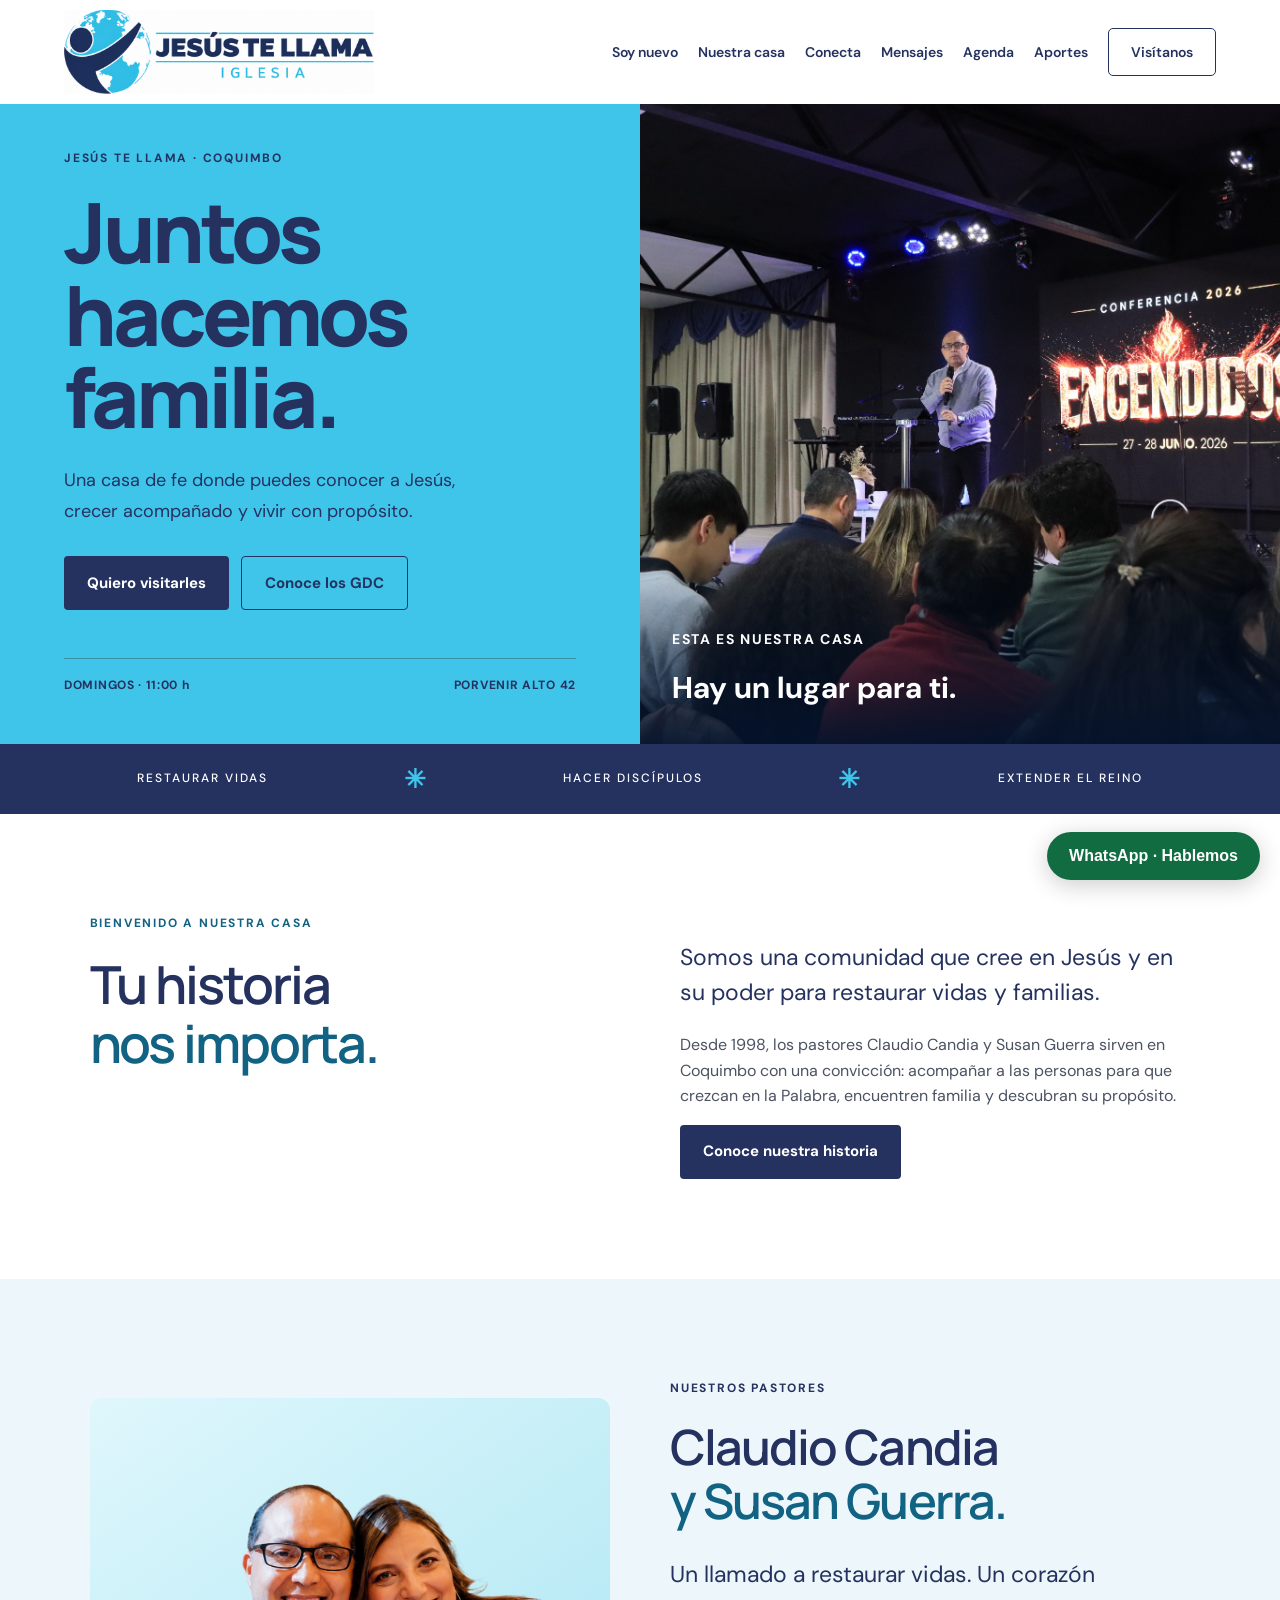
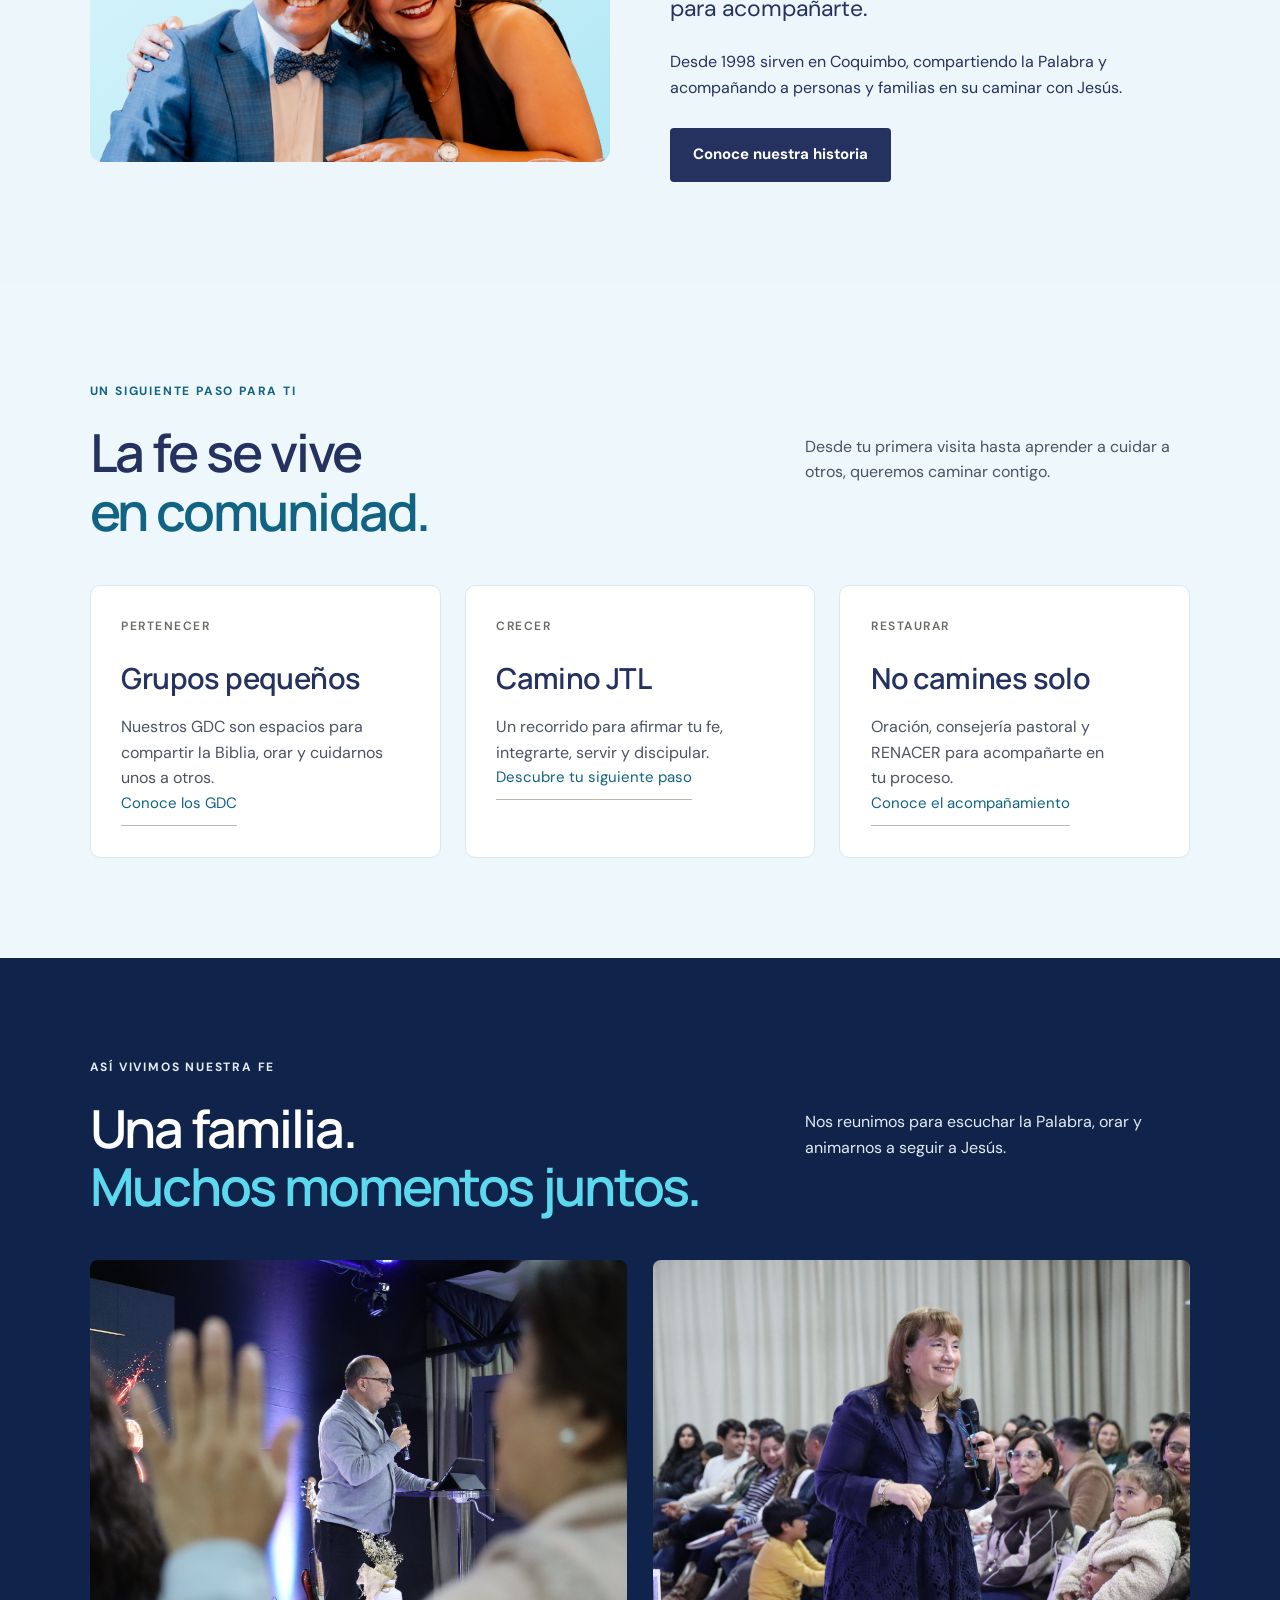
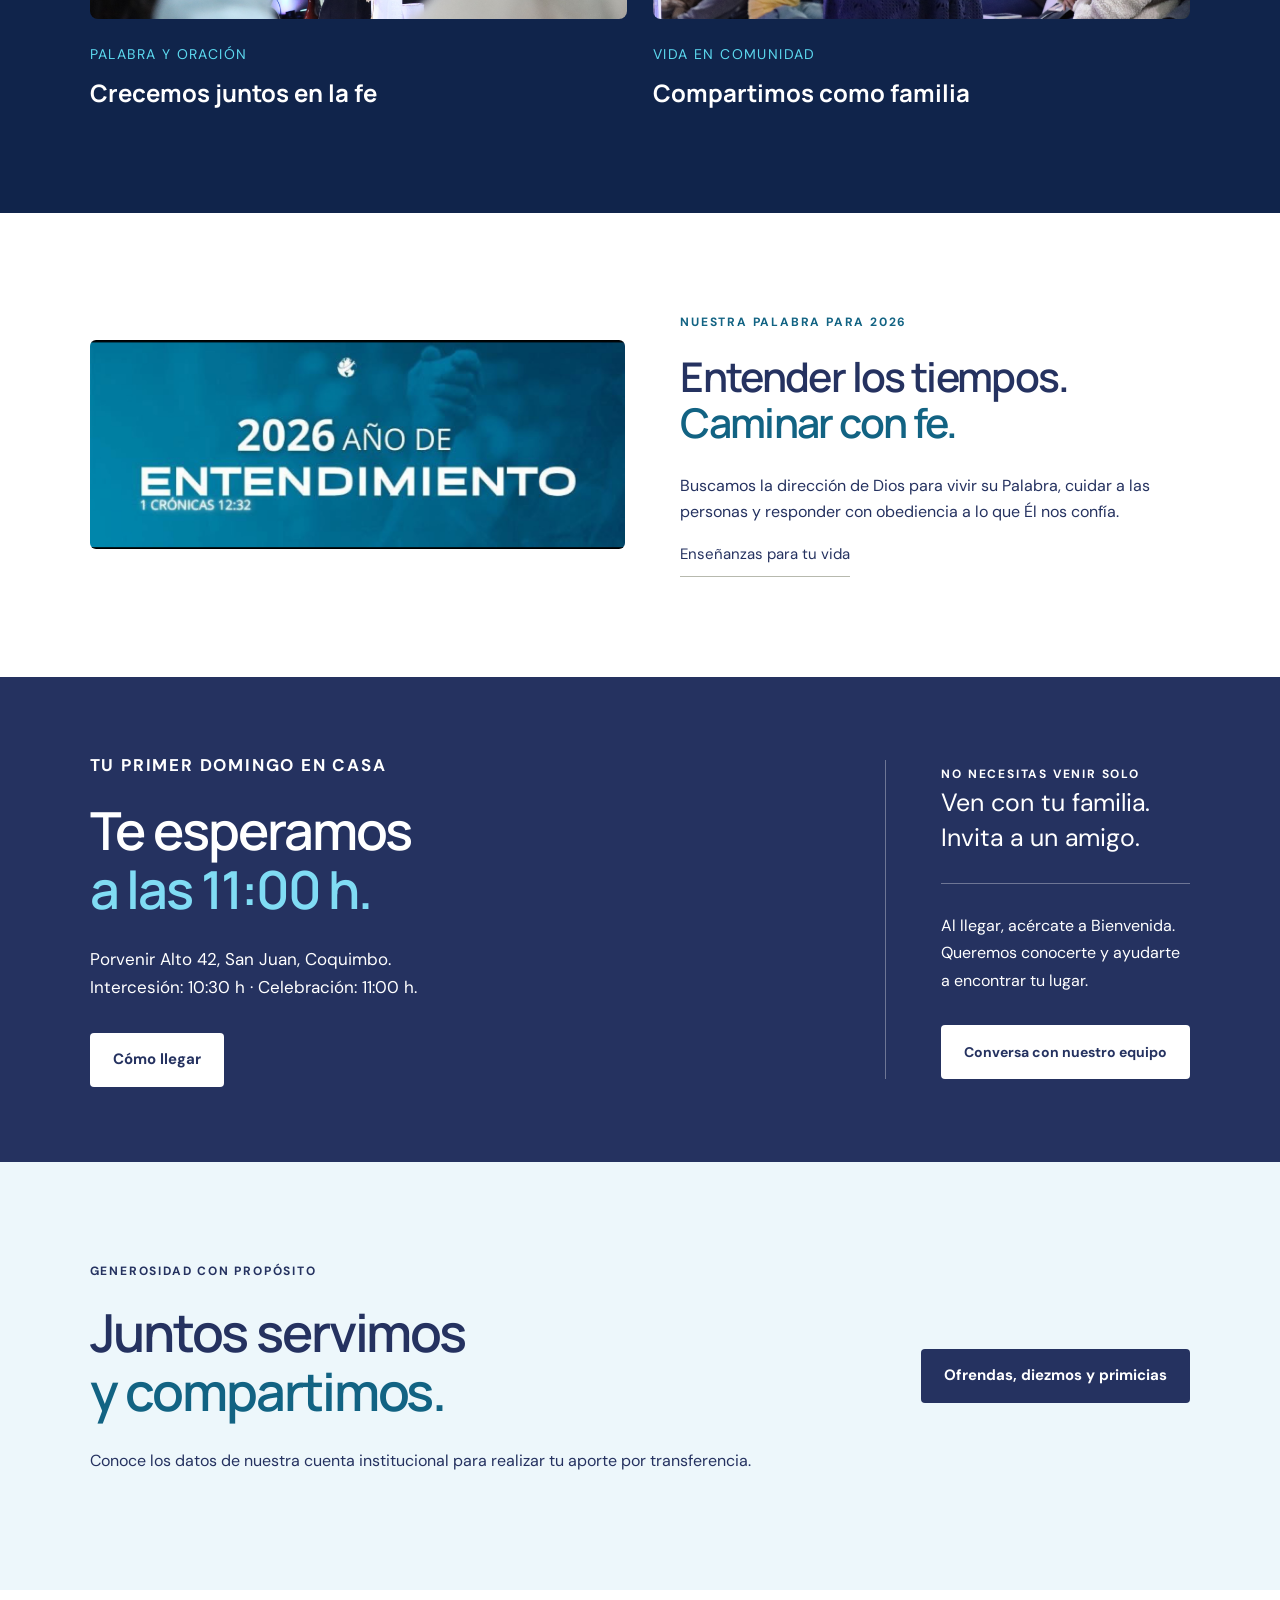
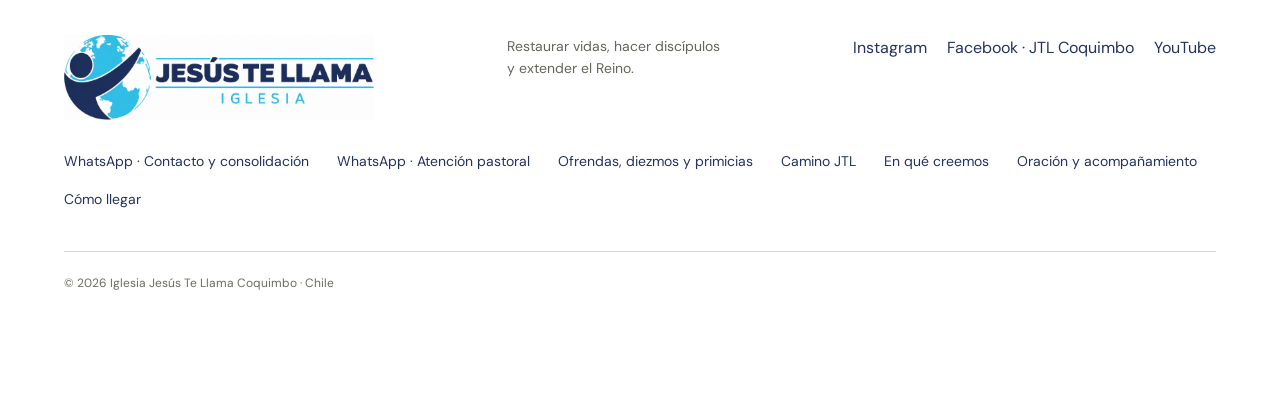
==== index.html @ 0fa54e17 "Rename index.html.html to index.html" ====
<!doctype html><html lang="es"><head><meta charset="utf-8"><meta name="viewport" content="width=device-width,initial-scale=1"><title>Juntos hacemos familia · JTL Coquimbo</title><meta name="description" content="Iglesia Jesús Te Llama Coquimbo. Restaurar vidas, hacer discípulos y extender el Reino. Domingos 11:00 h, Porvenir Alto 42."><meta name="theme-color" content="#253260"><link rel="icon" href="/logo.png"><link rel="stylesheet" href="/styles.css"></head><body><a class="skip" href="#contenido">Ir al contenido</a><header><a class="brand brand-horizontal" href="/" aria-label="Jesús Te Llama Iglesia, Coquimbo — inicio"><span class="logo-frame"><img src="/logo-horizontal.png" width="2048" height="683" alt="Jesús Te Llama Iglesia"></span></a><button class="menu" aria-expanded="false" aria-controls="nav">Menú ☰</button><nav id="nav" aria-label="Navegación principal"><a href="/soy-nuevo/">Soy nuevo</a><a href="/nuestra-casa/">Nuestra casa</a><a href="/conecta/">Conecta</a><a href="/mensajes/">Mensajes</a><a href="/agenda/">Agenda</a><a href="/aportes/">Aportes</a><a class="nav-cta" href="/soy-nuevo/#visitanos">Visítanos</a></nav></header><main id="contenido"><section class="hero" id="inicio"><div class="hero-copy"><p class="eyebrow">JESÚS TE LLAMA · COQUIMBO</p><h1>Juntos<br>hacemos<br><em>familia.</em></h1><p class="intro">Una casa de fe donde puedes conocer a Jesús, crecer acompañado y vivir con propósito.</p><div class="actions"><a class="button dark" href="/soy-nuevo/">Quiero visitarles</a><a class="button outline" href="/conecta/#grupos">Conoce los GDC</a></div><div class="hero-bottom"><span>DOMINGOS · 11:00 h</span><span>PORVENIR ALTO 42</span></div></div><div class="hero-real-photo"><img src="/encendidos-comunidad.jpg" width="1920" height="1280" alt="La comunidad de JTL Coquimbo reunida durante la conferencia Encendidos 2026" fetchpriority="high"><div class="hero-photo-caption"><span>ESTA ES NUESTRA CASA</span><p>Hay un lugar para ti.</p></div></div></section><div class="mission-strip"><span>RESTAURAR VIDAS</span><b>✳</b><span>HACER DISCÍPULOS</span><b>✳</b><span>EXTENDER EL REINO</span></div><section class="section upcoming-home" role="region" aria-roledescription="carrusel" aria-label="Mantente conectado"><div class="section-heading"><div><p class="eyebrow">AGENDA JTL</p><h2>Mantente<br><em>conectado.</em></h2></div></div><div class="activity-controls" hidden><button type="button" data-carousel="previous" aria-label="Actividad anterior">Anterior</button><span class="activity-count" aria-live="off"></span><button type="button" data-carousel="next" aria-label="Actividad siguiente">Siguiente</button><button type="button" data-carousel="pause">Pausar</button></div><div class="upcoming-grid" id="activity-slides"><article class="school-banner" data-highlight-until="2026-10-08T00:00:00-03:00"><div class="school-banner-top"><span>FORMACIÓN PARA LÍDERES</span><span class="online-badge">ONLINE</span></div><p class="school-start">INICIO</p><h2>ESCUELA<br><em>AVANZADA</em></h2><div class="school-date"><strong>07</strong><div><span>MIÉRCOLES</span><b>OCTUBRE 2026</b><span>20:30 h · ONLINE</span></div></div><p>Sigamos creciendo para cuidar, acompañar y discipular personas.</p><a class="button light" href="https://wa.me/56989343928?text=Hola%2C%20quisiera%20m%C3%A1s%20informaci%C3%B3n%20sobre%20el%20inicio%20de%20Escuela%20Avanzada%20el%20mi%C3%A9rcoles%207%20de%20octubre%20a%20las%2020%3A30%20h%2C%20online." target="_blank" rel="noopener noreferrer">Más información</a></article><article class="seminar-banner" data-highlight-until="2026-10-18T00:00:00-03:00"><a href="/agenda/#seminario" aria-label="Más información del seminario El llamado a plantar nuevas iglesias"><img src="/seminario-plantar-iglesias.jpeg" width="1122" height="1402" alt="Seminario El llamado a plantar nuevas iglesias. 16 y 17 de octubre. JTL Coquimbo, Porvenir Alto 42. Valor $10.000." loading="lazy"></a><div class="seminar-carousel-copy"><p class="eyebrow">SEMINARIO · JTL COQUIMBO</p><h3>El llamado a plantar<br><em>nuevas iglesias.</em></h3><p>16 y 17 de octubre de 2026</p><p>Porvenir Alto 42, Coquimbo<br>Inscripción: $10.000</p><a class="button dark" href="/agenda/#seminario">Más información</a></div></article></div><div class="activity-dots" aria-label="Elegir actividad"></div><p class="activity-announcement" role="status" aria-live="polite"></p></section><section class="section family"><div><p class="eyebrow orange">BIENVENIDO A NUESTRA CASA</p><h2>Tu historia<br><em>nos importa.</em></h2></div><div class="family-copy"><p class="lead">Somos una comunidad que cree en Jesús y en su poder para restaurar vidas y familias.</p><p>Desde 1998, los pastores Claudio Candia y Susan Guerra sirven en Coquimbo con una convicción: acompañar a las personas para que crezcan en la Palabra, encuentren familia y descubran su propósito.</p><a class="button dark" href="/nuestra-casa/">Conoce nuestra historia</a></div></section><section class="section pastors-section"><figure class="pastors-photo"><img src="/pastores-jtl.png" width="1265" height="887" alt="Pastores Claudio Candia y Susan Guerra" loading="lazy" decoding="async"></figure><div><p class="eyebrow">NUESTROS PASTORES</p><h2>Claudio Candia<br><em>y Susan Guerra.</em></h2><p class="lead">Un llamado a restaurar vidas. Un corazón para acompañarte.</p><p>Desde 1998 sirven en Coquimbo, compartiendo la Palabra y acompañando a personas y familias en su caminar con Jesús.</p><a class="button dark" href="/nuestra-casa/">Conoce nuestra historia</a></div></section><section class="section groups" id="grupos"><div class="section-heading"><div><p class="eyebrow orange">UN SIGUIENTE PASO PARA TI</p><h2>La fe se vive<br><em>en comunidad.</em></h2></div><p>Desde tu primera visita hasta aprender a cuidar a otros, queremos caminar contigo.</p></div><div class="group-grid"><article class="group-card"><span class="card-number">PERTENECER</span><h3>Grupos pequeños</h3><p>Nuestros GDC son espacios para compartir la Biblia, orar y cuidarnos unos a otros. <a class="text-link" href="/conecta/#grupos">Conoce los GDC</a></p></article><article class="group-card"><span class="card-number">CRECER</span><h3>Camino JTL</h3><p>Un recorrido para afirmar tu fe, integrarte, servir y discipular. <a class="text-link" href="/camino-jtl/">Descubre tu siguiente paso</a></p></article><article class="group-card"><span class="card-number">RESTAURAR</span><h3>No camines solo</h3><p>Oración, consejería pastoral y RENACER para acompañarte en tu proceso. <a class="text-link" href="/conecta/#acompanamiento">Conoce el acompañamiento</a></p></article></div></section><section class="section life-gallery"><div class="section-heading"><div><p class="eyebrow">ASÍ VIVIMOS NUESTRA FE</p><h2>Una familia.<br><em>Muchos momentos juntos.</em></h2></div><p>Nos reunimos para escuchar la Palabra, orar y animarnos a seguir a Jesús.</p></div><div class="life-grid"><figure><img src="/encendidos-palabra.jpg" width="1920" height="1280" alt="Momento de enseñanza y oración durante un encuentro de JTL Coquimbo" loading="lazy" decoding="async"><figcaption><span>PALABRA Y ORACIÓN</span><h3>Crecemos juntos en la fe</h3></figcaption></figure><figure><img src="/encuentro-congregacion.jpg" width="1920" height="1280" alt="Una expositora comparte con las familias reunidas en el templo" loading="lazy" decoding="async"><figcaption><span>VIDA EN COMUNIDAD</span><h3>Compartimos como familia</h3></figcaption></figure></div></section><section class="section annual"><img src="/entendimiento.jpg" alt="2026, Año de Entendimiento. 1 Crónicas 12:32." loading="lazy"><div><p class="eyebrow orange">NUESTRA PALABRA PARA 2026</p><h2>Entender los tiempos.<br><em>Caminar con fe.</em></h2><p>Buscamos la dirección de Dios para vivir su Palabra, cuidar a las personas y responder con obediencia a lo que Él nos confía.</p><a class="text-link" href="/mensajes/">Enseñanzas para tu vida</a></div></section><section class="visit" id="visitanos"><div><p class="eyebrow">TU PRIMER DOMINGO EN CASA</p><h2>Te esperamos<br><em>a las 11:00 h.</em></h2><p>Porvenir Alto 42, San Juan, Coquimbo.<br>Intercesión: 10:30 h · Celebración: 11:00 h.</p><a class="button light" href="https://www.google.com/maps/search/?api=1&query=Porvenir%20Alto%2042%2C%20Coquimbo%2C%20Chile">Cómo llegar</a></div><div class="visit-address"><span class="eyebrow">NO NECESITAS VENIR SOLO</span><p>Ven con tu familia.<br>Invita a un amigo.</p><hr><p class="small">Al llegar, acércate a Bienvenida.<br>Queremos conocerte y ayudarte<br>a encontrar tu lugar.</p><a class="button light" href="https://wa.me/56989343928?text=Hola%2C%20vengo%20de%20la%20web%20de%20JTL%20Coquimbo.%20Conversa%20con%20nuestro%20equipo." target="_blank" rel="noopener noreferrer">Conversa con nuestro equipo</a></div></section><section class="section giving-home"><div><p class="eyebrow">GENEROSIDAD CON PROPÓSITO</p><h2>Juntos servimos<br><em>y compartimos.</em></h2><p>Conoce los datos de nuestra cuenta institucional para realizar tu aporte por transferencia.</p></div><a class="button dark" href="/aportes/">Ofrendas, diezmos y primicias</a></section></main><footer><a class="brand brand-horizontal" href="/" aria-label="Jesús Te Llama Iglesia, Coquimbo — inicio"><span class="logo-frame"><img src="/logo-horizontal.png" width="2048" height="683" alt="Jesús Te Llama Iglesia"></span></a><p>Restaurar vidas, hacer discípulos<br>y extender el Reino.</p><div class="social-links" aria-label="Redes oficiales"><a href="https://www.instagram.com/jtl_coquimbo/" target="_blank" rel="noopener noreferrer">Instagram</a><a href="https://www.facebook.com/jtl.coquimbo/" target="_blank" rel="noopener noreferrer">Facebook · JTL Coquimbo</a><a href="https://www.youtube.com/@jtl.coquimbo" target="_blank" rel="noopener noreferrer">YouTube</a></div><div class="footer-links"><a href="https://wa.me/56989343928" target="_blank" rel="noopener noreferrer">WhatsApp · Contacto y consolidación</a><a href="https://wa.me/56974996033" target="_blank" rel="noopener noreferrer">WhatsApp · Atención pastoral</a><a href="/aportes/">Ofrendas, diezmos y primicias</a><a href="/camino-jtl/">Camino JTL</a><a href="/nuestra-casa/#creemos">En qué creemos</a><a href="/conecta/#acompanamiento">Oración y acompañamiento</a><a href="/soy-nuevo/#visitanos">Cómo llegar</a></div><span class="copyright">© 2026 Iglesia Jesús Te Llama Coquimbo · Chile</span></footer><script src="/main.js"></script><button class="jtl-wa-launch" id="jtl-wa-open" type="button" aria-haspopup="dialog">WhatsApp · Hablemos</button>
<dialog class="jtl-wa-dialog" id="jtl-wa-dialog" aria-labelledby="jtl-wa-title"><button type="button" class="jtl-wa-close" id="jtl-wa-close" aria-label="Cerrar">×</button><h2 id="jtl-wa-title">Estamos para acompañarte</h2><p><strong>Contacto y consolidación</strong><br><a href="https://wa.me/56989343928" target="_blank" rel="noopener noreferrer">+56 9 8934 3928</a></p><div class="jtl-wa-options" id="jtl-wa-options"><a href="https://wa.me/56989343928?text=Hola%2C%20quiero%20visitar%20JTL%20Coquimbo." target="_blank" rel="noopener noreferrer">Quiero visitar la iglesia</a><a href="https://wa.me/56989343928?text=Hola%2C%20quisiera%20conocer%20los%20GDC%20de%20JTL%20Coquimbo." target="_blank" rel="noopener noreferrer">Quiero conocer un GDC</a><a href="https://wa.me/56989343928?text=Hola%2C%20quisiera%20pedir%20oraci%C3%B3n." target="_blank" rel="noopener noreferrer">Quiero pedir oración</a><a href="https://wa.me/56989343928?text=Hola%2C%20quisiera%20consultar%20por%20horarios%20y%20actividades%20de%20JTL%20Coquimbo." target="_blank" rel="noopener noreferrer">Horarios y actividades</a></div><div class="jtl-pastoral"><h3>Atención pastoral</h3><p>Si atraviesas una situación compleja y necesitas conversar en privado, escríbenos a este segundo contacto.</p><a class="jtl-pastoral-link" href="https://wa.me/56974996033?text=Hola%2C%20quisiera%20coordinar%20una%20conversaci%C3%B3n%20privada%20de%20atenci%C3%B3n%20pastoral." target="_blank" rel="noopener noreferrer">Atención pastoral · +56 9 7499 6033</a></div><small>Elige el contacto según lo que necesitas. No es necesario detallar una situación personal en el mensaje inicial.</small></dialog><script src="/contacto.js"></script><script src="/carrusel.js"></script></body></html>
---- styles.css ----
@import url('https://fonts.googleapis.com/css2?family=DM+Sans:wght@400;500;600;700&family=Manrope:wght@400;500;600;700;800&display=swap');
:root{--orange:#3fc5e9;--ink:#253260;--paper:#ffffff;--line:#d7d7cf}*{box-sizing:border-box}html{scroll-behavior:smooth;scroll-padding-top:100px}body{margin:0;background:var(--paper);color:var(--ink);font-family:'DM Sans',Arial,sans-serif;font-size:16px;line-height:1.6}a{color:inherit;text-decoration:none}button{font:inherit}a:focus-visible,button:focus-visible,summary:focus-visible{outline:3px solid #1663a1;outline-offset:6px}.skip{position:fixed;left:20px;top:-100px;background:white;padding:15px;z-index:20}.skip:focus{top:10px}header{height:104px;display:flex;align-items:center;justify-content:space-between;padding:0 5%;background:var(--paper)}.brand{display:flex;align-items:center;gap:13px;line-height:1.3}.brand strong{font-size:44px;font-weight:800;letter-spacing:-4px;line-height:1}.brand strong span{font-size:12px;letter-spacing:0;vertical-align:top;margin-left:4px}.brand>span{font-size:12px;letter-spacing:1px;font-weight:700;border-left:1px solid #b9bbb4;padding-left:13px}nav{display:flex;align-items:center;gap:34px;font-size:14px;font-weight:600}nav a:hover{text-decoration:underline;text-underline-offset:6px}.nav-cta{border:1px solid var(--ink);border-radius:5px;padding:12px 22px}.nav-cta span{margin-left:22px}.menu{display:none}.hero{display:grid;grid-template-columns:1fr 1fr;min-height:690px}.hero-copy{background:var(--orange);padding:45px 10% 25px}.eyebrow{font-size:12px;font-weight:700;letter-spacing:1.8px;line-height:1.5;margin:0 0 22px}h1,h2,h3,p{margin-top:0}h1,h2,h3{font-family:Manrope,Arial,sans-serif}h1{font-size:clamp(64px,6.8vw,112px);font-weight:800;line-height:.99;letter-spacing:-6px;margin-bottom:28px}em{font-style:normal}h1 em{color:#fff8ed}.intro{max-width:430px;font-size:17px;line-height:1.7;margin-bottom:30px}.button{display:inline-flex;align-items:center;justify-content:space-between;gap:30px;min-height:54px;padding:15px 23px;font-size:14px;font-weight:700;border-radius:4px;transition:transform .2s}.button:hover{transform:translateY(-3px)}.dark{background:var(--ink);color:white}.light{background:var(--paper);color:var(--ink)}.button span{font-size:22px;line-height:1}.hero-bottom{display:flex;justify-content:space-between;border-top:1px solid #29251f55;margin-top:48px;padding-top:17px;font-size:10px;letter-spacing:1.4px;font-weight:700}.hero-photo{position:relative;overflow:hidden;background:#3a4037;min-height:600px}.hero-photo img{width:100%;height:100%;object-fit:cover;position:absolute;object-position:center}.photo-shade{position:absolute;inset:0;background:linear-gradient(180deg,transparent 35%,#0009)}.photo-copy{position:absolute;left:9%;right:9%;bottom:64px;color:white}.photo-copy>span{font-size:11px;letter-spacing:2px;font-weight:600}.photo-copy p{font-size:clamp(38px,4vw,64px);font-family:Manrope,Arial,sans-serif;font-weight:600;letter-spacing:-2px;line-height:1.12;margin:18px 0 0}.photo-copy a{position:absolute;bottom:5px;right:0;border:1px solid #fffa;border-radius:50%;height:48px;width:48px;text-align:center;padding-top:6px;font-size:24px}.photo-note{position:absolute;bottom:13px;right:20px;font-size:10px;color:#fff;opacity:.8}.mission-strip{display:flex;justify-content:space-evenly;gap:20px;align-items:center;padding:22px;background:var(--ink);color:white;font-size:13px;letter-spacing:2px;font-weight:500}.mission-strip b{color:var(--orange);font-size:26px;line-height:1}.section{padding:100px 7%}.family{display:grid;grid-template-columns:1fr 1fr;gap:80px}.orange{color:#126383}h2{font-size:clamp(38px,4.1vw,64px);letter-spacing:-2.8px;line-height:1.12;font-weight:600;margin-bottom:28px}h2 em{color:#126383}.family-copy{padding-top:26px;color:#55574f;max-width:570px}.lead{font-size:23px;color:var(--ink);line-height:1.5}.values{display:flex;gap:8px;flex-wrap:wrap;margin-top:28px}.values span{border:1px solid #cccfc4;border-radius:40px;padding:7px 15px;font-size:13px;color:var(--ink)}.groups{background:#edf7fc}.section-heading{display:flex;justify-content:space-between;align-items:end;gap:60px;margin-bottom:44px}.section-heading h2{margin-bottom:0}.section-heading>p{max-width:385px;margin-bottom:4px;color:#585b51}.group-grid{display:grid;grid-template-columns:repeat(3,1fr);gap:22px}.group-card{padding:32px;background:var(--paper);border-radius:4px;position:relative}.card-number{font-size:11px;font-weight:600;letter-spacing:1.5px;color:#686b62}.group-card h3{font-size:29px;line-height:1.25;font-weight:600;letter-spacing:-1px;margin:34px 0 18px}.group-card p{font-size:16px;color:#62645b}.card-word{display:block;border-top:1px solid var(--line);padding-top:20px;margin-top:35px;font-size:11px;letter-spacing:2px;font-weight:600}.group-invite{display:flex;justify-content:space-between;gap:45px;align-items:center;margin-top:40px}.group-invite h3{font-size:23px;margin-bottom:6px;font-weight:600}.group-invite p{max-width:680px;margin:0;color:#606257}.group-invite .button{white-space:nowrap}.path{background:var(--ink);color:var(--paper)}.path h2 em{color:var(--orange)}.path .eyebrow{color:#80dcf4}.path .section-heading>p{color:#c0c2b8}.steps{display:grid;grid-template-columns:repeat(5,1fr);list-style:none;margin:60px 0 35px;padding:0;gap:30px}.steps li{border-top:1px solid #61645b;padding-top:25px}.steps li>span{color:#80dcf4;font-size:14px}.steps h3{font-size:21px;font-weight:500;letter-spacing:-.4px;margin:23px 0 12px}.steps p{color:#bfc2b6;font-size:15px;line-height:1.7}.text-link{font-size:15px;border-bottom:1px solid #b7b9ae;padding-bottom:10px;display:inline-block}.text-link span{margin-left:45px}.faq{display:grid;grid-template-columns:1fr 1fr;gap:65px}.questions details{border-bottom:1px solid var(--line);padding:22px 0}.questions details:first-child{padding-top:0}.questions summary{cursor:pointer;font-size:18px;font-weight:500;list-style:none;padding-right:25px;position:relative}.questions summary::-webkit-details-marker{display:none}.questions summary:after{content:'+';position:absolute;right:0;font-size:22px;color:#126383}.questions details[open] summary:after{content:'−'}.questions p{color:#606257;margin:16px 22px 0 0}.visit{background:var(--orange);padding:75px 7%;display:flex;justify-content:space-between;gap:60px}.visit h2 em{color:#fff8ed}.visit p{font-size:17px}.visit .button{margin-top:15px}.visit-address{min-width:260px;align-self:center;border-left:1px solid #68240d66;padding-left:55px}.visit-address>p{font-size:25px;line-height:1.4}.visit-address hr{border:0;border-top:1px solid #68240d66;margin:28px 0}.visit-address .small{font-size:16px;line-height:1.7}footer{display:flex;justify-content:space-between;align-items:center;flex-wrap:wrap;gap:30px;padding:45px 5%}footer p{font-size:14px;color:#64665b;margin:0}footer>a:not(.brand){font-size:13px}.copyright{width:100%;border-top:1px solid var(--line);padding-top:22px;font-size:12px;color:#6a6d61;margin-top:10px}@media(min-width:1600px){body{max-width:1800px;margin:auto}.hero-copy{padding-top:65px}}@media(max-width:1000px){header{padding:0 4%}nav{gap:19px}.hero-copy{padding:35px 8% 25px}h1{font-size:76px;letter-spacing:-4px}.hero-bottom{gap:20px}.section{padding:70px 5%}.family,.faq{gap:40px}.section-heading{gap:35px}.group-card{padding:24px}.steps{gap:18px}.steps h3{font-size:17px}.visit{padding:65px 5%}.visit-address{padding-left:30px}.mission-strip{font-size:10px;letter-spacing:1px}}@media(max-width:720px){header{height:85px;padding:0 6%;position:relative;z-index:10}.brand strong{font-size:38px}.brand>span{font-size:10px}.menu{display:flex;align-items:center;gap:14px;background:none;border:1px solid #c6c7be;border-radius:4px;padding:8px 12px;font-size:14px}nav{display:none;position:absolute;top:85px;left:0;right:0;background:var(--paper);padding:20px 6% 28px;box-shadow:0 15px 20px #0001;align-items:stretch;gap:0}nav.open{display:flex;flex-direction:column}nav a{padding:14px 0}.nav-cta{padding:12px 16px;margin-top:10px}.hero{grid-template-columns:1fr;min-height:0}.hero-copy{padding:34px 7% 23px}.eyebrow{font-size:10px;letter-spacing:1.5px}h1{font-size:76px;line-height:1.02;letter-spacing:-4px}.intro{font-size:16px}.hero-bottom{margin-top:32px;font-size:9px}.hero-photo{min-height:440px}.photo-copy p{font-size:44px}.photo-copy{bottom:47px}.mission-strip{padding:20px 15px;gap:12px;flex-wrap:wrap;font-size:9px}.mission-strip b:last-child{display:none}.mission-strip b{font-size:18px}.section{padding:58px 7%}.family,.faq{grid-template-columns:1fr;gap:20px}h2{font-size:40px;letter-spacing:-1.8px}.family-copy{padding-top:0}.lead{font-size:21px}.section-heading{display:block;margin-bottom:32px}.section-heading>p{margin-top:22px}.group-grid{grid-template-columns:1fr;gap:16px}.group-card{padding:28px}.group-card h3{margin-top:22px}.card-word{margin-top:24px}.group-invite{display:block}.group-invite .button{margin-top:22px}.steps{grid-template-columns:1fr;margin-top:35px;gap:22px}.steps li{display:grid;grid-template-columns:34px 1fr;gap:0 15px;padding-top:18px}.steps h3{font-size:22px;margin:0}.steps p{grid-column:2;margin:8px 0 0}.steps li>span{padding-top:5px}.faq h2{margin-bottom:12px}.questions summary{font-size:16px}.visit{display:block;padding:55px 7%}.visit-address{margin-top:45px;border-left:0;border-top:1px solid #68240d66;padding:30px 0 0}.visit-address>p{font-size:23px}.visit-address hr{max-width:280px;margin-left:0}footer{padding:35px 7%;gap:25px}footer p{width:100%}.copyright{margin-top:0}.button{font-size:14px}}@media(prefers-reduced-motion:reduce){html{scroll-behavior:auto}.button{transition:none}}

.brand img{object-fit:contain;flex:none}.brand>span{font-size:12px}nav{gap:20px}nav a[aria-current=page]{color:#126383;text-decoration:underline;text-underline-offset:8px}h1 em{color:#253260}.hero-copy{background:#3fc5e9}.hero{min-height:640px}.identity-panel{background:#253260;display:flex;flex-direction:column;align-items:center;justify-content:center;padding:55px;color:white;text-align:center}.identity-logo{width:min(54%,285px);height:auto;filter:drop-shadow(0 12px 35px #0003);background:white;border-radius:50%;padding:20px}.identity-panel p{font:500 clamp(24px,2.8vw,40px)/1.3 Manrope,Arial,sans-serif;letter-spacing:-1px;margin:35px 0}.identity-panel>span{font-size:13px;letter-spacing:2px}.actions{display:flex;flex-wrap:wrap;gap:12px}.outline{border:1px solid #253260;color:#253260}.hero-bottom{font-size:12px;letter-spacing:.7px}.eyebrow,.card-number,.card-word{font-size:12px}.page-intro{padding:65px 7%;background:#eaf7fc;border-bottom:1px solid #cfe5f1}.page-intro h1{font-size:clamp(48px,6vw,84px);line-height:1.08;letter-spacing:-3px;max-width:920px;margin:22px 0}.page-intro h1 em{color:#126383}.page-intro .lead{max-width:750px;margin:0}.family-copy{color:#4b5262}.group-card p,.group-invite p,.section-heading>p{color:#4b5262}.annual{display:grid;grid-template-columns:1.05fr 1fr;align-items:center;gap:55px}.annual img{width:100%;height:auto;border-radius:6px}.annual h2{font-size:clamp(32px,3.2vw,48px)}.narrow{max-width:820px}.group-grid{row-gap:25px}.group-card .text-link{display:block;width:fit-content;margin-top:20px;color:#126383}.values span{font-size:14px}blockquote{border-left:4px solid #3fc5e9;margin:32px 0;padding:0 0 0 25px;font-size:24px;line-height:1.5}cite{display:block;font-size:14px;font-style:normal;margin-top:15px}.visit{background:#253260;color:white}.visit h2 em{color:#80dcf4}.visit-address{border-color:#ffffff55}.visit-address hr{border-color:#ffffff55}.visit-address .button{font-size:14px}.questions summary:after{color:#126383}.footer-links{display:flex;gap:24px;flex-wrap:wrap;width:100%;font-size:14px}.journey{max-width:1200px;margin:auto}.journey-step{display:grid;grid-template-columns:100px 1fr;gap:30px;border-bottom:1px solid #d3e0ea;padding:35px 0}.journey-step>span{font-size:50px;font-family:Manrope,Arial,sans-serif;font-weight:700;color:#126383}.journey-step h2{font-size:34px;letter-spacing:-1px;margin-bottom:18px}.journey-step p{max-width:760px}.journey-step .eyebrow{margin-bottom:12px}.path .lead{color:white}.event{display:grid;grid-template-columns:200px 1fr;gap:50px}.event-date{border-top:4px solid #126383;padding-top:25px}.event-date strong{font-size:60px;line-height:1.2;display:block}.event-date span{font-size:14px;font-weight:700}.event .lead{max-width:800px}.hero .intro{font-size:18px}.mission-strip{font-size:12px}.button{font-size:15px}.brand img{width:52px;height:52px}header .brand strong{font-size:36px}
@media(max-width:1100px){header{height:auto;min-height:100px;gap:20px;flex-wrap:wrap;padding-top:14px;padding-bottom:14px}nav{gap:16px;font-size:14px}.brand>span{display:none}}
@media(max-width:720px){header{height:85px;min-height:85px;padding:10px 6%;flex-wrap:nowrap}.brand img{height:45px;width:45px}.brand>span{display:block;font-size:9px}.brand strong{font-size:30px!important}.identity-panel{padding:45px 25px}.identity-logo{width:165px}.identity-panel p{font-size:28px;margin:25px 0}.hero{min-height:0}.hero h1{font-size:68px}.hero-bottom{font-size:12px;flex-wrap:wrap}.page-intro{padding:45px 7%}.page-intro h1{font-size:48px;letter-spacing:-2px}.annual{grid-template-columns:1fr;gap:30px}.journey-step{grid-template-columns:42px 1fr;gap:18px}.journey-step>span{font-size:30px}.journey-step h2{font-size:27px}.event{grid-template-columns:1fr;gap:28px}.event-date{max-width:200px}.mission-strip{font-size:12px;letter-spacing:.4px}.mission-strip b{display:none}.group-card{min-width:0}.footer-links{flex-direction:column;gap:13px}h1,h2,h3{overflow-wrap:break-word}.eyebrow,.card-number{font-size:12px}nav.open{gap:0}.intro{max-width:100%}.actions .button{max-width:100%;white-space:normal}}

/* Official horizontal church identity, preserving the supplied artwork. */
.brand-horizontal{display:block;flex:0 1 310px;width:310px;max-width:100%;line-height:0}
.brand-horizontal>span.logo-frame,.logo-frame{display:block;position:relative;width:100%;aspect-ratio:3.66;overflow:hidden;border:0;padding:0;background:#fff}
.logo-frame img,.brand-horizontal .logo-frame img{position:absolute;display:block;width:121.3%;max-width:none;height:auto;left:-10.7%;top:-26.9%;object-fit:contain}
.hero-wordmark{width:100%;max-width:560px;background:white;padding:25px 20px;border-radius:5px}
header{background:white}footer .brand-horizontal{flex-basis:310px}
@media(min-width:721px) and (max-width:1100px){header .brand-horizontal{flex-basis:265px;width:265px}header{justify-content:center}}
@media(max-width:720px){header{justify-content:space-between;gap:16px}.brand-horizontal{flex:0 1 250px;width:250px;min-width:0}header .menu{flex-shrink:0;padding:8px;font-size:13px}.hero-wordmark{max-width:440px;padding:18px 12px}footer .brand-horizontal{flex-basis:290px}}
@media(max-width:380px){header .brand-horizontal{width:210px;flex-basis:210px}}

/* Contacto institucional JTL */

.jtl-wa-launch{position:fixed;right:20px;bottom:20px;z-index:1000;border:0;border-radius:28px;background:#126c42;color:white;padding:15px 22px;font:700 16px Arial;box-shadow:0 5px 24px #0003;cursor:pointer}
.jtl-wa-dialog{border:0;border-radius:18px;padding:26px;max-width:390px;width:calc(100% - 64px);color:#253260;font:16px/1.5 Arial;box-shadow:0 12px 50px #0004}.jtl-wa-dialog::backdrop{background:#0007}.jtl-wa-dialog h2{font-size:25px;margin:4px 0 12px}.jtl-wa-dialog button,.jtl-wa-dialog a{font:inherit}.jtl-wa-close{float:right;border:0;background:#edf2f7;border-radius:50%;width:36px;height:36px;cursor:pointer}.jtl-wa-options{display:grid;gap:9px}.jtl-wa-options a{display:block;text-decoration:none;padding:12px;border-radius:8px;background:#126c42;color:white}.jtl-wa-notice{background:#edf2f7;padding:12px;border-radius:8px}.jtl-wa-dialog p{margin:12px 0}.jtl-wa-dialog small{display:block;margin-top:14px;font-size:14px}

.social-links{display:flex;flex-wrap:wrap;gap:16px}.social-links a{font-size:16px} footer{padding-bottom:100px}

/* Aportes institucionales */
.giving-layout{display:grid;grid-template-columns:1fr 1fr;gap:50px;align-items:start}.giving-bank{background:#edf7fb;border:1px solid #b7dce7;padding:32px;border-radius:12px;min-width:0}.giving-bank h2{font-size:2rem}.giving-bank dl{margin:24px 0}.giving-bank dt{font-size:14px;font-weight:700;margin-top:18px}.giving-bank dd{margin:4px 0 0;font-size:18px;overflow-wrap:anywhere}.giving-account{font-size:25px!important;font-weight:800;letter-spacing:.04em}.giving-steps{min-width:0}.giving-steps li{margin:0 0 18px}.giving-steps a{overflow-wrap:anywhere}.giving-home{display:flex;gap:30px;align-items:center;justify-content:space-between;background:#edf7fb}.giving-home .button{flex-shrink:0}.giving-bank button[hidden]{display:none}#copy-status{min-height:24px;font-size:14px}
@media(max-width:850px){.giving-layout{grid-template-columns:1fr;gap:30px}.giving-home{display:block}.giving-home .button{margin-top:20px}.giving-bank{padding:22px}.giving-home .button{white-space:normal;text-align:center}}

.jtl-wa-dialog{max-height:85dvh;overflow-y:auto}.jtl-pastoral{border-top:1px solid #c9d6e3;margin-top:20px;padding-top:16px}.jtl-pastoral h3{font-size:18px;margin:0}.jtl-pastoral p{font-size:15px}.jtl-pastoral-link{display:block;background:#253260;color:#fff;padding:12px;border-radius:8px;text-decoration:none;overflow-wrap:anywhere}.jtl-wa-dialog a:focus-visible,.jtl-wa-launch:focus-visible{outline:3px solid #3fc5e9;outline-offset:3px}

/* Fotografías reales de nuestra casa */
.hero-real-photo{position:relative;min-height:570px;overflow:hidden;background:#152241}.hero-real-photo>img{width:100%;height:100%;position:absolute;inset:0;object-fit:cover;object-position:53% 50%}.hero-photo-caption{position:absolute;bottom:0;left:0;right:0;background:linear-gradient(transparent,rgba(4,19,44,.94));color:white;padding:90px 32px 32px}.hero-photo-caption span{font-size:14px;letter-spacing:.12em;font-weight:700}.hero-photo-caption p{font-size:30px;font-weight:700;margin:12px 0 0}.pastors-section{display:grid;grid-template-columns:1fr 1fr;align-items:center;gap:60px;background:#edf7fb}.pastors-photo{margin:0;background:linear-gradient(145deg,#dff7fc,#b0e7f4);border-radius:12px;overflow:hidden;line-height:0}.pastors-photo img{display:block;width:100%;height:auto}.pastors-section h2{font-size:clamp(2rem,3.8vw,3.6rem)}.pastors-section .button{margin-top:12px}.life-gallery{background:#10244b;color:#fff}.life-gallery .eyebrow,.life-gallery h2 em{color:#5cd9ef}.life-gallery .section-heading p{color:#e2eaf2}.life-grid{display:grid;grid-template-columns:1fr 1fr;gap:26px;margin-top:32px}.life-grid figure{margin:0;min-width:0}.life-grid img{display:block;width:100%;height:auto;aspect-ratio:3/2;object-fit:cover;border-radius:8px}.life-grid figcaption{padding:22px 0 0}.life-grid figcaption span{font-size:14px;letter-spacing:.1em;color:#5cd9ef}.life-grid h3{font-size:24px;margin:8px 0 0}.message-photo{margin:0 auto 60px;max-width:1100px;padding:0 24px}.message-photo img{display:block;width:100%;height:auto;border-radius:12px}.message-photo figcaption{font-size:16px;margin-top:14px}
@media(max-width:720px){.hero-real-photo{min-height:0;aspect-ratio:3/2}.hero-photo-caption{padding:55px 22px 22px}.hero-photo-caption p{font-size:23px}.pastors-section{grid-template-columns:1fr;gap:30px}.pastors-photo{max-width:560px}.life-grid{grid-template-columns:1fr;gap:38px}.message-photo{padding:0 20px}.hero-photo-caption span{font-size:12px}}

/* Portadas de las próximas actividades */
.upcoming-grid{display:grid;grid-template-columns:1.3fr 1fr;gap:30px;align-items:stretch}.school-banner{background:linear-gradient(140deg,#102041,#253260);color:#fff;border-radius:14px;padding:38px;display:flex;flex-direction:column;justify-content:center;min-width:0;border-top:6px solid #3fc5e9}.school-banner-top{display:flex;justify-content:space-between;align-items:center;gap:12px;font-size:14px;font-weight:700;letter-spacing:.08em}.online-badge{background:#3fc5e9;color:#102041;padding:7px 12px;border-radius:30px}.school-start{margin:40px 0 8px;color:#61d8ed;font-size:20px;letter-spacing:.15em;font-weight:800}.school-banner h2{font-size:clamp(2rem,4.2vw,4.5rem);line-height:1.06;letter-spacing:-.035em;margin:0 0 30px}.school-banner h2 em{font-style:normal;color:#61d8ed}.school-date{display:flex;align-items:center;gap:24px;padding:20px 0;border-top:1px solid #ffffff44;border-bottom:1px solid #ffffff44}.school-date>strong{font-size:76px;line-height:1;color:#61d8ed}.school-date>div{display:grid;gap:6px;font-size:17px}.school-date b{font-size:22px}.school-banner>p:not(.school-start){font-size:18px;max-width:420px;margin:24px 0}.school-banner .button{align-self:flex-start}.seminar-banner{background:#edf7fb;border-radius:14px;padding:18px;display:flex;flex-direction:column;justify-content:center;align-items:center;gap:16px;min-width:0}.seminar-banner>a:first-child{display:block;width:100%}.seminar-banner img{width:100%;height:auto;max-height:580px;object-fit:contain;display:block}.seminar-banner .button{text-align:center;white-space:normal}.seminar-poster img{display:block;width:100%;height:auto;border-radius:10px}.event:has(.seminar-poster){grid-template-columns:minmax(250px,.85fr) minmax(0,1.3fr);gap:40px;align-items:start}.school-agenda .school-banner{max-width:900px;margin:auto}.school-agenda .school-banner h2{font-size:clamp(2rem,5vw,4.5rem)}[data-highlight-until][hidden]{display:none}.upcoming-home[hidden]{display:none}
@media(max-width:850px){.upcoming-grid{grid-template-columns:1fr}.school-banner{padding:26px}.school-banner h2{font-size:clamp(2rem,8vw,4rem)}.school-start{margin-top:30px}.school-date{gap:18px}.school-date>strong{font-size:64px}.school-date b{font-size:20px}.event:has(.seminar-poster){grid-template-columns:1fr}.seminar-poster{max-width:520px;margin:auto}.seminar-banner img{max-height:620px}.school-banner-top{font-size:12px}}

/* Mantente conectado: carrusel accesible */
.activity-controls{display:flex;gap:12px;align-items:center;flex-wrap:wrap;margin:18px 0}.activity-controls[hidden]{display:none}.activity-controls button,.activity-dots button{border:1px solid #253260;background:white;color:#253260;padding:10px 16px;border-radius:24px;cursor:pointer;min-height:44px}.activity-controls button{font-family:inherit;font-size:14px;font-weight:700}.activity-count{font-size:15px;min-width:42px;text-align:center}.activity-controls button:hover,.activity-dots button[aria-current="true"]{background:#253260;color:white}.activity-controls button:focus-visible,.activity-dots button:focus-visible{outline:3px solid #159bbf;outline-offset:3px}.carousel-ready .upcoming-grid{display:block;overflow:hidden;min-height:640px}.carousel-ready .upcoming-grid>article{min-height:640px;box-sizing:border-box}.carousel-ready .upcoming-grid>article[hidden]{display:none}.carousel-ready .school-banner{padding:44px 7%;background:linear-gradient(115deg,#0c1b36,#253260 70%,#185578)}.carousel-ready .seminar-banner{display:grid;grid-template-columns:minmax(0,1fr) minmax(0,1fr);gap:28px;padding:28px}.carousel-ready .seminar-banner img{max-height:580px}.carousel-ready .seminar-banner>a.button{justify-self:center;max-width:340px}.activity-active{animation:activity-enter .5s ease-out}.activity-dots{display:flex;gap:10px;justify-content:center;margin-top:20px}.activity-dots button{font-family:inherit;font-size:14px;min-width:44px;padding:8px}.activity-announcement{position:absolute;width:1px;height:1px;overflow:hidden;clip-path:inset(50%)}
@keyframes activity-enter{from{opacity:.2;transform:translateX(28px)}to{opacity:1;transform:translateX(0)}}
@media(max-width:720px){.carousel-ready .upcoming-grid{min-height:660px}.carousel-ready .upcoming-grid>article{min-height:660px}.carousel-ready .school-banner{padding:28px 24px}.carousel-ready .seminar-banner{display:flex;padding:16px;gap:20px}.carousel-ready .seminar-banner img{max-height:520px}.activity-controls{gap:8px}.activity-controls button{padding:9px 12px}}
@media(prefers-reduced-motion:reduce){.activity-active{animation:none}}

.seminar-carousel-copy{padding:20px;min-width:0}.seminar-carousel-copy h3{font-size:clamp(1.7rem,3vw,3rem);line-height:1.15;margin:16px 0}.seminar-carousel-copy p{font-size:18px}.seminar-carousel-copy .button{margin-top:16px}@media(max-width:720px){.seminar-carousel-copy{padding:0 8px 12px;text-align:center}.seminar-carousel-copy h3{font-size:1.6rem}.carousel-ready .seminar-banner img{max-height:350px}.seminar-carousel-copy p{font-size:16px;margin:10px 0}.seminar-carousel-copy .eyebrow{display:none}}

/* Ajuste editorial y retícula adaptable: octubre 2026 */
main,section,article,.section-heading>div,.family>div,.faq>div,.annual>div,.pastors-section>div,.visit>div{min-width:0}
h1,h2,h3{word-break:normal;overflow-wrap:normal;hyphens:none;text-wrap:balance}
p{ text-wrap:pretty }
.section,.page-intro,.visit{padding-inline:clamp(20px,7vw,126px)}
.group-grid{grid-template-columns:repeat(auto-fit,minmax(min(100%,260px),1fr));align-items:stretch;gap:24px}
.group-card{display:flex;flex-direction:column;min-width:0;padding:clamp(22px,2.4vw,32px);border:1px solid #dce6ee;border-radius:10px}
.group-card h3{font-size:clamp(24px,2.3vw,29px);line-height:1.25;letter-spacing:-.6px;margin:24px 0 18px;text-wrap:balance}
.group-card p{margin-bottom:24px}.group-card p:last-child{margin-bottom:0}
.group-card .text-link,.group-card .card-word{margin-top:auto}
.meeting-title{display:flex;flex-direction:column;align-items:flex-start;gap:8px}
.meeting-title>span{white-space:nowrap}.meeting-time{font-family:'DM Sans',Arial,sans-serif;font-size:20px;font-weight:600;letter-spacing:0;color:#126383}
.button{max-width:100%;gap:16px;white-space:normal;line-height:1.45;text-align:left}
.group-invite .button{white-space:normal;flex-shrink:0}.button>span{flex-shrink:0}
.section-heading{align-items:center}.section-heading>p{flex:0 1 385px}
.hero h1{font-size:clamp(48px,6.5vw,104px);letter-spacing:-.05em}
.page-intro h1{font-size:clamp(38px,6vw,84px);letter-spacing:-.04em}
h2{font-size:clamp(32px,4.1vw,64px);letter-spacing:-.04em}
.eyebrow,.card-number{line-height:1.6}
.school-banner h2{font-size:clamp(28px,5vw,68px)}
.school-banner-top{flex-wrap:wrap}.school-date{gap:18px}.school-date>div{min-width:0}
.school-date b{font-size:clamp(16px,2.2vw,22px)}.school-date>div>span{font-size:16px}
.activity-controls button,.activity-dots button{font-family:inherit;font-size:14px;font-weight:700}
.jtl-wa-dialog h2{letter-spacing:-.02em;line-height:1.25}.jtl-wa-dialog{width:calc(100% - 32px)}
footer{align-items:flex-start}.footer-links{gap:16px 28px}.social-links{gap:12px 20px}
@media(max-width:1100px){
 header{position:relative;z-index:20;min-height:88px;height:auto;justify-content:space-between;flex-wrap:nowrap;padding:12px 5%;gap:20px}
 header .menu{display:flex;align-items:center;gap:10px;background:white;border:1px solid #b9c9d8;border-radius:6px;padding:10px 12px;font-size:14px;flex-shrink:0;min-height:44px}
 header nav{display:none;position:absolute;top:100%;left:0;right:0;background:white;padding:16px 5% 24px;box-shadow:0 16px 24px #10244b18;align-items:stretch;gap:0}
 header nav.open{display:flex;flex-direction:column}header nav a{padding:13px 0}header nav .nav-cta{padding:12px 16px;margin-top:8px}
 .family,.faq,.pastors-section,.annual{gap:32px}.visit{gap:32px}.visit-address{min-width:0;flex:0 1 340px;padding-left:28px}
}
@media(min-width:721px) and (max-width:1000px){.hero{grid-template-columns:minmax(0,1fr) minmax(0,1fr)}.hero h1{font-size:clamp(46px,6.5vw,65px)}.hero-copy{padding-inline:8%}.hero .intro{font-size:16px}}
@media(max-width:720px){
 .group-grid{grid-template-columns:1fr}.hero h1{font-size:clamp(48px,12vw,76px)}
 .family,.faq,.pastors-section,.annual{grid-template-columns:1fr;gap:28px}
 .section-heading{display:block}.section-heading>p{max-width:100%}
 .visit-address{padding:24px 0 0;margin-top:28px;border-left:0;border-top:1px solid #ffffff55}
 .school-agenda .school-banner h2{font-size:clamp(28px,8vw,48px)}
 .school-banner,.carousel-ready .school-banner{padding:26px 20px}
 .school-date>strong{font-size:56px}.school-date{gap:14px}
 .group-invite .button{width:100%;justify-content:center}
 .journey-step{grid-template-columns:32px minmax(0,1fr);gap:14px}.journey-step h2{font-size:clamp(24px,6vw,29px)}
 .jtl-wa-launch{right:12px;bottom:calc(12px + env(safe-area-inset-bottom));max-width:calc(100% - 24px);font-size:14px;min-height:48px;padding:12px 18px}
 .giving-bank{padding:20px}.giving-account{font-size:22px!important}.giving-bank h2{font-size:28px}
}
@media(prefers-reduced-motion:reduce){html{scroll-behavior:auto}.button{transition:none}.button:hover{transform:none}}

/* Formación: detalle del módulo dentro de Camino JTL */
.school-module{margin:26px 0;padding:clamp(20px,3vw,30px);background:#edf7fb;border-left:4px solid #3fc5e9;border-radius:0 10px 10px 0}
.school-module h3{font-size:clamp(22px,2.5vw,28px);line-height:1.3;letter-spacing:-.5px;margin:0 0 18px}
.school-module ol{padding-left:24px;margin:18px 0}.school-module li{padding-left:4px;margin:10px 0}.school-module p:last-child{margin-bottom:0}
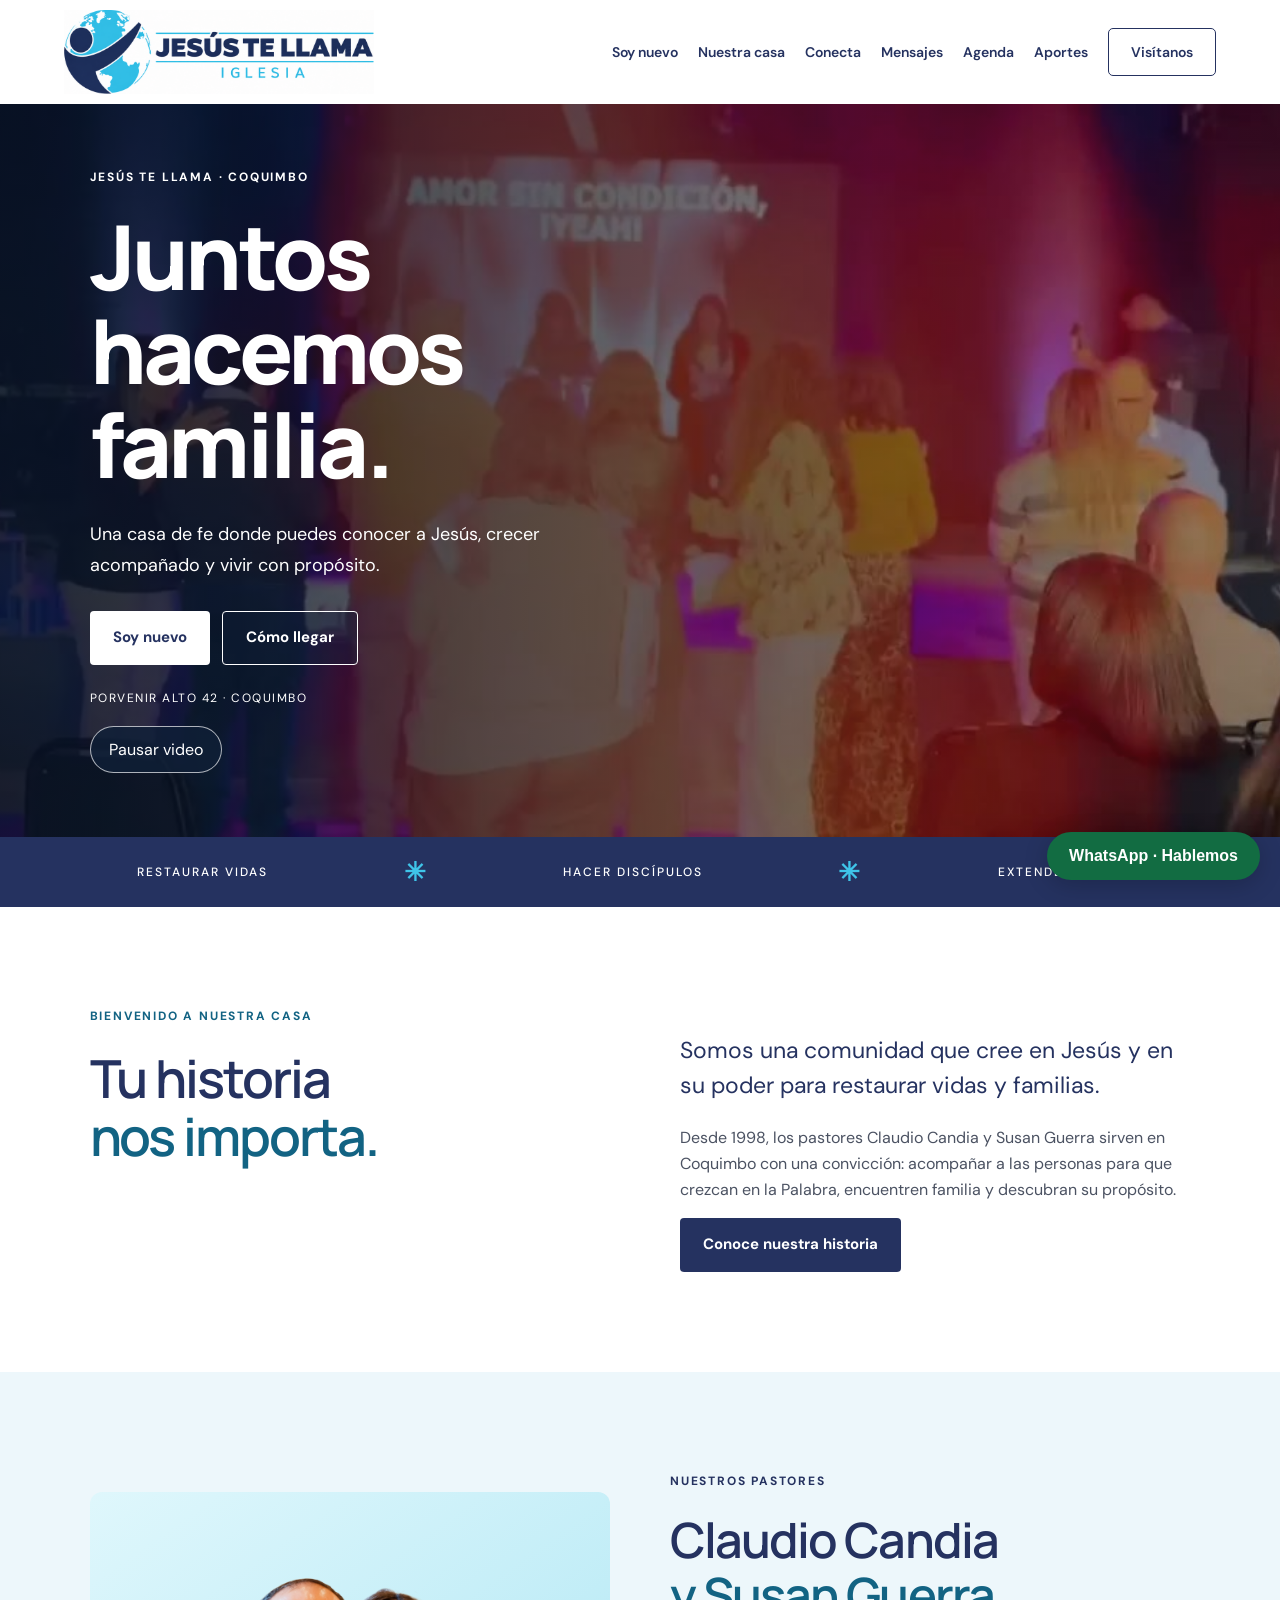
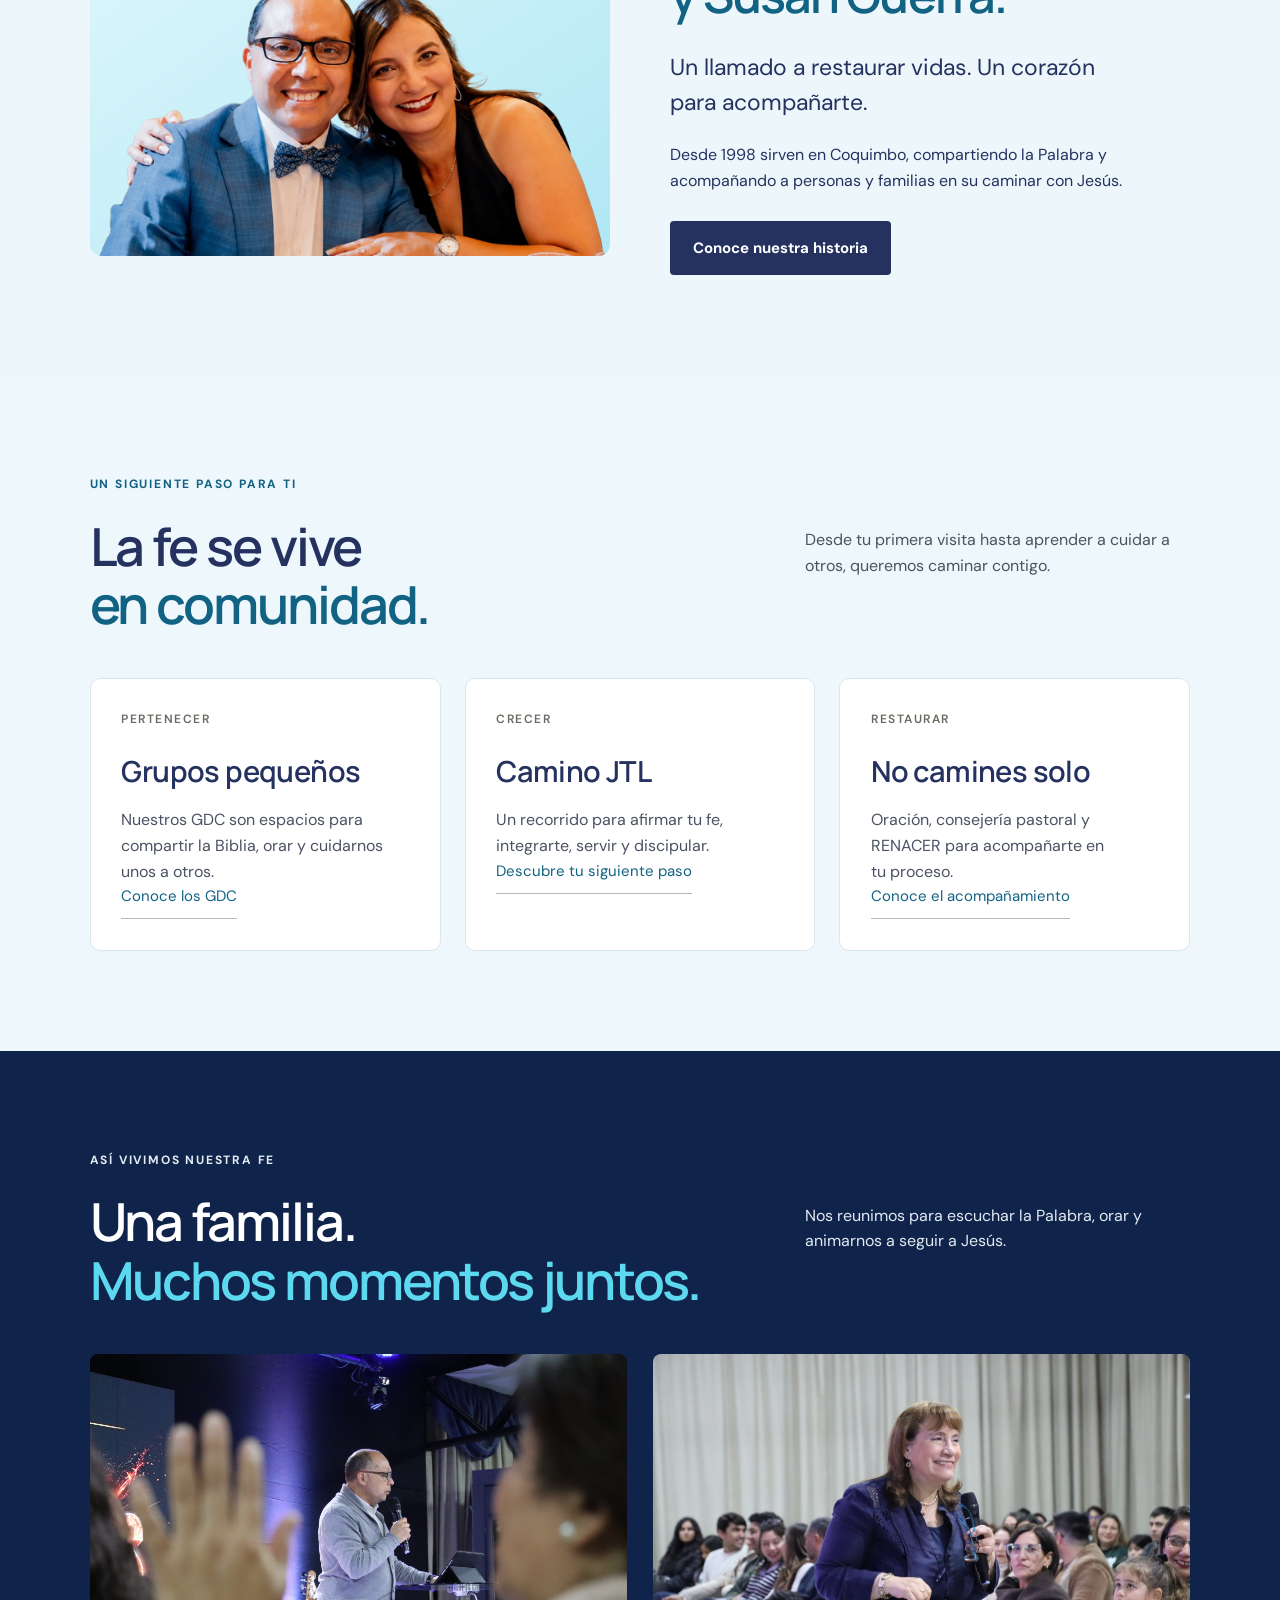
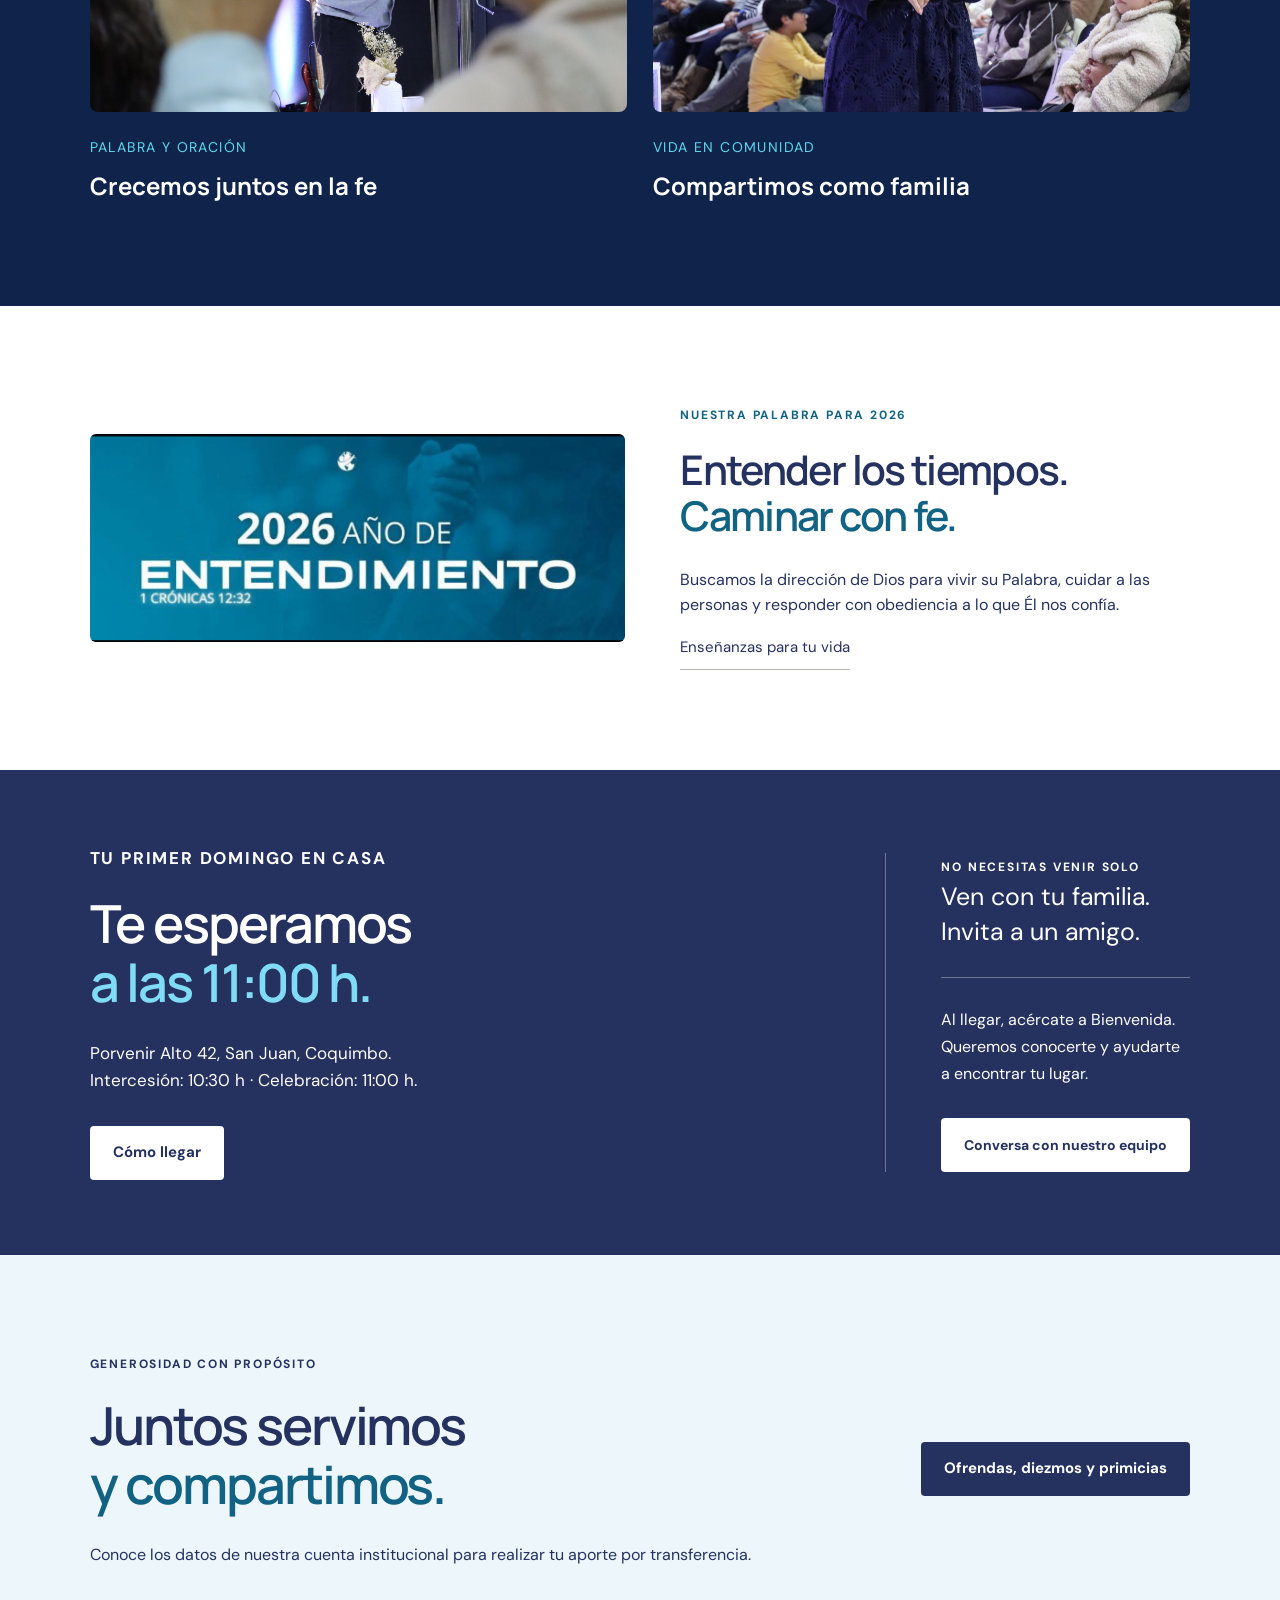
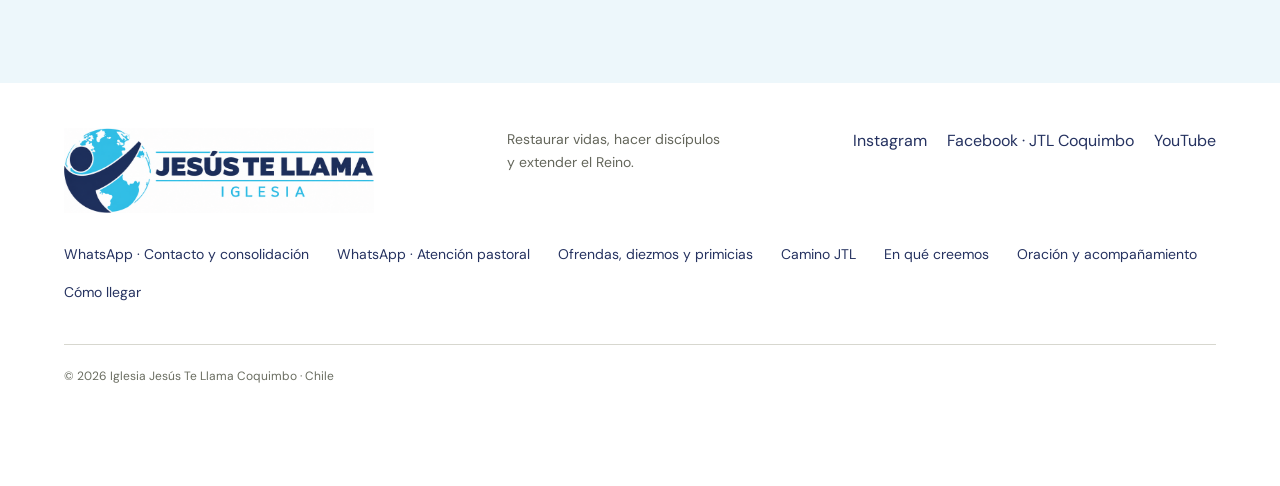
==== commit 21f5700d: "Add files via upload" ====
--- a/index.html
+++ b/index.html
@@ -1,2 +1,2 @@
-<!doctype html><html lang="es"><head><meta charset="utf-8"><meta name="viewport" content="width=device-width,initial-scale=1"><title>Juntos hacemos familia · JTL Coquimbo</title><meta name="description" content="Iglesia Jesús Te Llama Coquimbo. Restaurar vidas, hacer discípulos y extender el Reino. Domingos 11:00 h, Porvenir Alto 42."><meta name="theme-color" content="#253260"><link rel="icon" href="/logo.png"><link rel="stylesheet" href="/styles.css"></head><body><a class="skip" href="#contenido">Ir al contenido</a><header><a class="brand brand-horizontal" href="/" aria-label="Jesús Te Llama Iglesia, Coquimbo — inicio"><span class="logo-frame"><img src="/logo-horizontal.png" width="2048" height="683" alt="Jesús Te Llama Iglesia"></span></a><button class="menu" aria-expanded="false" aria-controls="nav">Menú ☰</button><nav id="nav" aria-label="Navegación principal"><a href="/soy-nuevo/">Soy nuevo</a><a href="/nuestra-casa/">Nuestra casa</a><a href="/conecta/">Conecta</a><a href="/mensajes/">Mensajes</a><a href="/agenda/">Agenda</a><a href="/aportes/">Aportes</a><a class="nav-cta" href="/soy-nuevo/#visitanos">Visítanos</a></nav></header><main id="contenido"><section class="hero" id="inicio"><div class="hero-copy"><p class="eyebrow">JESÚS TE LLAMA · COQUIMBO</p><h1>Juntos<br>hacemos<br><em>familia.</em></h1><p class="intro">Una casa de fe donde puedes conocer a Jesús, crecer acompañado y vivir con propósito.</p><div class="actions"><a class="button dark" href="/soy-nuevo/">Quiero visitarles</a><a class="button outline" href="/conecta/#grupos">Conoce los GDC</a></div><div class="hero-bottom"><span>DOMINGOS · 11:00 h</span><span>PORVENIR ALTO 42</span></div></div><div class="hero-real-photo"><img src="/encendidos-comunidad.jpg" width="1920" height="1280" alt="La comunidad de JTL Coquimbo reunida durante la conferencia Encendidos 2026" fetchpriority="high"><div class="hero-photo-caption"><span>ESTA ES NUESTRA CASA</span><p>Hay un lugar para ti.</p></div></div></section><div class="mission-strip"><span>RESTAURAR VIDAS</span><b>✳</b><span>HACER DISCÍPULOS</span><b>✳</b><span>EXTENDER EL REINO</span></div><section class="section upcoming-home" role="region" aria-roledescription="carrusel" aria-label="Mantente conectado"><div class="section-heading"><div><p class="eyebrow">AGENDA JTL</p><h2>Mantente<br><em>conectado.</em></h2></div></div><div class="activity-controls" hidden><button type="button" data-carousel="previous" aria-label="Actividad anterior">Anterior</button><span class="activity-count" aria-live="off"></span><button type="button" data-carousel="next" aria-label="Actividad siguiente">Siguiente</button><button type="button" data-carousel="pause">Pausar</button></div><div class="upcoming-grid" id="activity-slides"><article class="school-banner" data-highlight-until="2026-10-08T00:00:00-03:00"><div class="school-banner-top"><span>FORMACIÓN PARA LÍDERES</span><span class="online-badge">ONLINE</span></div><p class="school-start">INICIO</p><h2>ESCUELA<br><em>AVANZADA</em></h2><div class="school-date"><strong>07</strong><div><span>MIÉRCOLES</span><b>OCTUBRE 2026</b><span>20:30 h · ONLINE</span></div></div><p>Sigamos creciendo para cuidar, acompañar y discipular personas.</p><a class="button light" href="https://wa.me/56989343928?text=Hola%2C%20quisiera%20m%C3%A1s%20informaci%C3%B3n%20sobre%20el%20inicio%20de%20Escuela%20Avanzada%20el%20mi%C3%A9rcoles%207%20de%20octubre%20a%20las%2020%3A30%20h%2C%20online." target="_blank" rel="noopener noreferrer">Más información</a></article><article class="seminar-banner" data-highlight-until="2026-10-18T00:00:00-03:00"><a href="/agenda/#seminario" aria-label="Más información del seminario El llamado a plantar nuevas iglesias"><img src="/seminario-plantar-iglesias.jpeg" width="1122" height="1402" alt="Seminario El llamado a plantar nuevas iglesias. 16 y 17 de octubre. JTL Coquimbo, Porvenir Alto 42. Valor $10.000." loading="lazy"></a><div class="seminar-carousel-copy"><p class="eyebrow">SEMINARIO · JTL COQUIMBO</p><h3>El llamado a plantar<br><em>nuevas iglesias.</em></h3><p>16 y 17 de octubre de 2026</p><p>Porvenir Alto 42, Coquimbo<br>Inscripción: $10.000</p><a class="button dark" href="/agenda/#seminario">Más información</a></div></article></div><div class="activity-dots" aria-label="Elegir actividad"></div><p class="activity-announcement" role="status" aria-live="polite"></p></section><section class="section family"><div><p class="eyebrow orange">BIENVENIDO A NUESTRA CASA</p><h2>Tu historia<br><em>nos importa.</em></h2></div><div class="family-copy"><p class="lead">Somos una comunidad que cree en Jesús y en su poder para restaurar vidas y familias.</p><p>Desde 1998, los pastores Claudio Candia y Susan Guerra sirven en Coquimbo con una convicción: acompañar a las personas para que crezcan en la Palabra, encuentren familia y descubran su propósito.</p><a class="button dark" href="/nuestra-casa/">Conoce nuestra historia</a></div></section><section class="section pastors-section"><figure class="pastors-photo"><img src="/pastores-jtl.png" width="1265" height="887" alt="Pastores Claudio Candia y Susan Guerra" loading="lazy" decoding="async"></figure><div><p class="eyebrow">NUESTROS PASTORES</p><h2>Claudio Candia<br><em>y Susan Guerra.</em></h2><p class="lead">Un llamado a restaurar vidas. Un corazón para acompañarte.</p><p>Desde 1998 sirven en Coquimbo, compartiendo la Palabra y acompañando a personas y familias en su caminar con Jesús.</p><a class="button dark" href="/nuestra-casa/">Conoce nuestra historia</a></div></section><section class="section groups" id="grupos"><div class="section-heading"><div><p class="eyebrow orange">UN SIGUIENTE PASO PARA TI</p><h2>La fe se vive<br><em>en comunidad.</em></h2></div><p>Desde tu primera visita hasta aprender a cuidar a otros, queremos caminar contigo.</p></div><div class="group-grid"><article class="group-card"><span class="card-number">PERTENECER</span><h3>Grupos pequeños</h3><p>Nuestros GDC son espacios para compartir la Biblia, orar y cuidarnos unos a otros. <a class="text-link" href="/conecta/#grupos">Conoce los GDC</a></p></article><article class="group-card"><span class="card-number">CRECER</span><h3>Camino JTL</h3><p>Un recorrido para afirmar tu fe, integrarte, servir y discipular. <a class="text-link" href="/camino-jtl/">Descubre tu siguiente paso</a></p></article><article class="group-card"><span class="card-number">RESTAURAR</span><h3>No camines solo</h3><p>Oración, consejería pastoral y RENACER para acompañarte en tu proceso. <a class="text-link" href="/conecta/#acompanamiento">Conoce el acompañamiento</a></p></article></div></section><section class="section life-gallery"><div class="section-heading"><div><p class="eyebrow">ASÍ VIVIMOS NUESTRA FE</p><h2>Una familia.<br><em>Muchos momentos juntos.</em></h2></div><p>Nos reunimos para escuchar la Palabra, orar y animarnos a seguir a Jesús.</p></div><div class="life-grid"><figure><img src="/encendidos-palabra.jpg" width="1920" height="1280" alt="Momento de enseñanza y oración durante un encuentro de JTL Coquimbo" loading="lazy" decoding="async"><figcaption><span>PALABRA Y ORACIÓN</span><h3>Crecemos juntos en la fe</h3></figcaption></figure><figure><img src="/encuentro-congregacion.jpg" width="1920" height="1280" alt="Una expositora comparte con las familias reunidas en el templo" loading="lazy" decoding="async"><figcaption><span>VIDA EN COMUNIDAD</span><h3>Compartimos como familia</h3></figcaption></figure></div></section><section class="section annual"><img src="/entendimiento.jpg" alt="2026, Año de Entendimiento. 1 Crónicas 12:32." loading="lazy"><div><p class="eyebrow orange">NUESTRA PALABRA PARA 2026</p><h2>Entender los tiempos.<br><em>Caminar con fe.</em></h2><p>Buscamos la dirección de Dios para vivir su Palabra, cuidar a las personas y responder con obediencia a lo que Él nos confía.</p><a class="text-link" href="/mensajes/">Enseñanzas para tu vida</a></div></section><section class="visit" id="visitanos"><div><p class="eyebrow">TU PRIMER DOMINGO EN CASA</p><h2>Te esperamos<br><em>a las 11:00 h.</em></h2><p>Porvenir Alto 42, San Juan, Coquimbo.<br>Intercesión: 10:30 h · Celebración: 11:00 h.</p><a class="button light" href="https://www.google.com/maps/search/?api=1&query=Porvenir%20Alto%2042%2C%20Coquimbo%2C%20Chile">Cómo llegar</a></div><div class="visit-address"><span class="eyebrow">NO NECESITAS VENIR SOLO</span><p>Ven con tu familia.<br>Invita a un amigo.</p><hr><p class="small">Al llegar, acércate a Bienvenida.<br>Queremos conocerte y ayudarte<br>a encontrar tu lugar.</p><a class="button light" href="https://wa.me/56989343928?text=Hola%2C%20vengo%20de%20la%20web%20de%20JTL%20Coquimbo.%20Conversa%20con%20nuestro%20equipo." target="_blank" rel="noopener noreferrer">Conversa con nuestro equipo</a></div></section><section class="section giving-home"><div><p class="eyebrow">GENEROSIDAD CON PROPÓSITO</p><h2>Juntos servimos<br><em>y compartimos.</em></h2><p>Conoce los datos de nuestra cuenta institucional para realizar tu aporte por transferencia.</p></div><a class="button dark" href="/aportes/">Ofrendas, diezmos y primicias</a></section></main><footer><a class="brand brand-horizontal" href="/" aria-label="Jesús Te Llama Iglesia, Coquimbo — inicio"><span class="logo-frame"><img src="/logo-horizontal.png" width="2048" height="683" alt="Jesús Te Llama Iglesia"></span></a><p>Restaurar vidas, hacer discípulos<br>y extender el Reino.</p><div class="social-links" aria-label="Redes oficiales"><a href="https://www.instagram.com/jtl_coquimbo/" target="_blank" rel="noopener noreferrer">Instagram</a><a href="https://www.facebook.com/jtl.coquimbo/" target="_blank" rel="noopener noreferrer">Facebook · JTL Coquimbo</a><a href="https://www.youtube.com/@jtl.coquimbo" target="_blank" rel="noopener noreferrer">YouTube</a></div><div class="footer-links"><a href="https://wa.me/56989343928" target="_blank" rel="noopener noreferrer">WhatsApp · Contacto y consolidación</a><a href="https://wa.me/56974996033" target="_blank" rel="noopener noreferrer">WhatsApp · Atención pastoral</a><a href="/aportes/">Ofrendas, diezmos y primicias</a><a href="/camino-jtl/">Camino JTL</a><a href="/nuestra-casa/#creemos">En qué creemos</a><a href="/conecta/#acompanamiento">Oración y acompañamiento</a><a href="/soy-nuevo/#visitanos">Cómo llegar</a></div><span class="copyright">© 2026 Iglesia Jesús Te Llama Coquimbo · Chile</span></footer><script src="/main.js"></script><button class="jtl-wa-launch" id="jtl-wa-open" type="button" aria-haspopup="dialog">WhatsApp · Hablemos</button>
-<dialog class="jtl-wa-dialog" id="jtl-wa-dialog" aria-labelledby="jtl-wa-title"><button type="button" class="jtl-wa-close" id="jtl-wa-close" aria-label="Cerrar">×</button><h2 id="jtl-wa-title">Estamos para acompañarte</h2><p><strong>Contacto y consolidación</strong><br><a href="https://wa.me/56989343928" target="_blank" rel="noopener noreferrer">+56 9 8934 3928</a></p><div class="jtl-wa-options" id="jtl-wa-options"><a href="https://wa.me/56989343928?text=Hola%2C%20quiero%20visitar%20JTL%20Coquimbo." target="_blank" rel="noopener noreferrer">Quiero visitar la iglesia</a><a href="https://wa.me/56989343928?text=Hola%2C%20quisiera%20conocer%20los%20GDC%20de%20JTL%20Coquimbo." target="_blank" rel="noopener noreferrer">Quiero conocer un GDC</a><a href="https://wa.me/56989343928?text=Hola%2C%20quisiera%20pedir%20oraci%C3%B3n." target="_blank" rel="noopener noreferrer">Quiero pedir oración</a><a href="https://wa.me/56989343928?text=Hola%2C%20quisiera%20consultar%20por%20horarios%20y%20actividades%20de%20JTL%20Coquimbo." target="_blank" rel="noopener noreferrer">Horarios y actividades</a></div><div class="jtl-pastoral"><h3>Atención pastoral</h3><p>Si atraviesas una situación compleja y necesitas conversar en privado, escríbenos a este segundo contacto.</p><a class="jtl-pastoral-link" href="https://wa.me/56974996033?text=Hola%2C%20quisiera%20coordinar%20una%20conversaci%C3%B3n%20privada%20de%20atenci%C3%B3n%20pastoral." target="_blank" rel="noopener noreferrer">Atención pastoral · +56 9 7499 6033</a></div><small>Elige el contacto según lo que necesitas. No es necesario detallar una situación personal en el mensaje inicial.</small></dialog><script src="/contacto.js"></script><script src="/carrusel.js"></script></body></html>
+<!doctype html><html lang="es"><head><meta charset="utf-8"><meta name="viewport" content="width=device-width,initial-scale=1"><title>Juntos hacemos familia · JTL Coquimbo</title><meta name="description" content="Iglesia Jesús Te Llama Coquimbo. Restaurar vidas, hacer discípulos y extender el Reino. Domingos 11:00 h, Porvenir Alto 42."><meta name="theme-color" content="#253260"><link rel="icon" href="/logo.png"><link rel="stylesheet" href="/styles.css"><link rel="stylesheet" href="/portada-video.css?v=1"></head><body><a class="skip" href="#contenido">Ir al contenido</a><header><a class="brand brand-horizontal" href="/" aria-label="Jesús Te Llama Iglesia, Coquimbo — inicio"><span class="logo-frame"><img src="/logo-horizontal.png" width="2048" height="683" alt="Jesús Te Llama Iglesia"></span></a><button class="menu" aria-expanded="false" aria-controls="nav">Menú ☰</button><nav id="nav" aria-label="Navegación principal"><a href="/soy-nuevo/">Soy nuevo</a><a href="/nuestra-casa/">Nuestra casa</a><a href="/conecta/">Conecta</a><a href="/mensajes/">Mensajes</a><a href="/agenda/">Agenda</a><a href="/aportes/">Aportes</a><a class="nav-cta" href="/soy-nuevo/#visitanos">Visítanos</a></nav></header><main id="contenido"><section class="hero hero-video" id="inicio"><video id="portada-video" muted loop playsinline preload="none" poster="/portada-jtl.jpg" aria-hidden="true"><source data-src="/portada-jtl.mp4" type="video/mp4"></video><div class="hero-copy"><p class="eyebrow">JESÚS TE LLAMA · COQUIMBO</p><h1>Juntos<br>hacemos<br><em>familia.</em></h1><p class="intro">Una casa de fe donde puedes conocer a Jesús, crecer acompañado y vivir con propósito.</p><div class="actions"><a class="button light" href="/soy-nuevo/">Soy nuevo</a><a class="button outline" href="/soy-nuevo/#visitanos">Cómo llegar</a></div><p class="hero-location">PORVENIR ALTO 42 · COQUIMBO</p><button id="portada-control" type="button" hidden aria-controls="portada-video">Reproducir video</button></div></section><div class="mission-strip"><span>RESTAURAR VIDAS</span><b>✳</b><span>HACER DISCÍPULOS</span><b>✳</b><span>EXTENDER EL REINO</span></div><section class="section upcoming-home" role="region" aria-roledescription="carrusel" aria-label="Mantente conectado"><div class="section-heading"><div><p class="eyebrow">AGENDA JTL</p><h2>Mantente<br><em>conectado.</em></h2></div></div><div class="activity-controls" hidden><button type="button" data-carousel="previous" aria-label="Actividad anterior">Anterior</button><span class="activity-count" aria-live="off"></span><button type="button" data-carousel="next" aria-label="Actividad siguiente">Siguiente</button><button type="button" data-carousel="pause">Pausar</button></div><div class="upcoming-grid" id="activity-slides"><article class="seminar-banner uncion-banner" data-highlight-until="2026-10-12T00:00:00-03:00" data-activity-label="Domingo de unción con aceite"><a href="/agenda/#domingo-uncion" aria-label="Conoce el domingo de unción con aceite"><img src="/domingo-uncion-11-octubre-2026.jpeg" width="1122" height="1402" alt="Domingo de unción con aceite. 11 de octubre de 2026, 11:00 h. Porvenir Alto 42, Coquimbo. Eres bienvenido." loading="lazy" decoding="async"></a><div class="seminar-carousel-copy"><p class="eyebrow">DOMINGO 11 DE OCTUBRE · 2026</p><h3>Domingo de<br><em>unción con aceite.</em></h3><p><strong>11:00 h · Porvenir Alto 42, Coquimbo</strong></p><p>Un encuentro para orar juntos y recibir la Palabra. Ven con fe y esperanza. Eres bienvenido.</p><a class="button dark" href="/agenda/#domingo-uncion">Más información</a></div></article><article class="school-banner" data-highlight-until="2026-10-08T00:00:00-03:00"><div class="school-banner-top"><span>FORMACIÓN PARA LÍDERES</span><span class="online-badge">ONLINE</span></div><p class="school-start">INICIO</p><h2>ESCUELA<br><em>AVANZADA</em></h2><div class="school-date"><strong>07</strong><div><span>MIÉRCOLES</span><b>OCTUBRE 2026</b><span>20:30 h · ONLINE</span></div></div><p>Sigamos creciendo para cuidar, acompañar y discipular personas.</p><a class="button light" href="https://wa.me/56989343928?text=Hola%2C%20quisiera%20m%C3%A1s%20informaci%C3%B3n%20sobre%20el%20inicio%20de%20Escuela%20Avanzada%20el%20mi%C3%A9rcoles%207%20de%20octubre%20a%20las%2020%3A30%20h%2C%20online." target="_blank" rel="noopener noreferrer">Más información</a></article><article class="seminar-banner" data-highlight-until="2026-10-18T00:00:00-03:00"><a href="/agenda/#seminario" aria-label="Más información del seminario El llamado a plantar nuevas iglesias"><img src="/seminario-plantar-iglesias.jpeg" width="1122" height="1402" alt="Seminario El llamado a plantar nuevas iglesias. 16 y 17 de octubre. JTL Coquimbo, Porvenir Alto 42. Valor $10.000." loading="lazy"></a><div class="seminar-carousel-copy"><p class="eyebrow">SEMINARIO · JTL COQUIMBO</p><h3>El llamado a plantar<br><em>nuevas iglesias.</em></h3><p>16 y 17 de octubre de 2026</p><p>Porvenir Alto 42, Coquimbo<br>Inscripción: $10.000</p><a class="button dark" href="/agenda/#seminario">Más información</a></div></article></div><div class="activity-dots" aria-label="Elegir actividad"></div><p class="activity-announcement" role="status" aria-live="polite"></p></section><section class="section family"><div><p class="eyebrow orange">BIENVENIDO A NUESTRA CASA</p><h2>Tu historia<br><em>nos importa.</em></h2></div><div class="family-copy"><p class="lead">Somos una comunidad que cree en Jesús y en su poder para restaurar vidas y familias.</p><p>Desde 1998, los pastores Claudio Candia y Susan Guerra sirven en Coquimbo con una convicción: acompañar a las personas para que crezcan en la Palabra, encuentren familia y descubran su propósito.</p><a class="button dark" href="/nuestra-casa/">Conoce nuestra historia</a></div></section><section class="section pastors-section"><figure class="pastors-photo"><img src="/pastores-jtl.png" width="1265" height="887" alt="Pastores Claudio Candia y Susan Guerra" loading="lazy" decoding="async"></figure><div><p class="eyebrow">NUESTROS PASTORES</p><h2>Claudio Candia<br><em>y Susan Guerra.</em></h2><p class="lead">Un llamado a restaurar vidas. Un corazón para acompañarte.</p><p>Desde 1998 sirven en Coquimbo, compartiendo la Palabra y acompañando a personas y familias en su caminar con Jesús.</p><a class="button dark" href="/nuestra-casa/">Conoce nuestra historia</a></div></section><section class="section groups" id="grupos"><div class="section-heading"><div><p class="eyebrow orange">UN SIGUIENTE PASO PARA TI</p><h2>La fe se vive<br><em>en comunidad.</em></h2></div><p>Desde tu primera visita hasta aprender a cuidar a otros, queremos caminar contigo.</p></div><div class="group-grid"><article class="group-card"><span class="card-number">PERTENECER</span><h3>Grupos pequeños</h3><p>Nuestros GDC son espacios para compartir la Biblia, orar y cuidarnos unos a otros. <a class="text-link" href="/conecta/#grupos">Conoce los GDC</a></p></article><article class="group-card"><span class="card-number">CRECER</span><h3>Camino JTL</h3><p>Un recorrido para afirmar tu fe, integrarte, servir y discipular. <a class="text-link" href="/camino-jtl/">Descubre tu siguiente paso</a></p></article><article class="group-card"><span class="card-number">RESTAURAR</span><h3>No camines solo</h3><p>Oración, consejería pastoral y RENACER para acompañarte en tu proceso. <a class="text-link" href="/conecta/#acompanamiento">Conoce el acompañamiento</a></p></article></div></section><section class="section life-gallery"><div class="section-heading"><div><p class="eyebrow">ASÍ VIVIMOS NUESTRA FE</p><h2>Una familia.<br><em>Muchos momentos juntos.</em></h2></div><p>Nos reunimos para escuchar la Palabra, orar y animarnos a seguir a Jesús.</p></div><div class="life-grid"><figure><img src="/encendidos-palabra.jpg" width="1920" height="1280" alt="Momento de enseñanza y oración durante un encuentro de JTL Coquimbo" loading="lazy" decoding="async"><figcaption><span>PALABRA Y ORACIÓN</span><h3>Crecemos juntos en la fe</h3></figcaption></figure><figure><img src="/encuentro-congregacion.jpg" width="1920" height="1280" alt="Una expositora comparte con las familias reunidas en el templo" loading="lazy" decoding="async"><figcaption><span>VIDA EN COMUNIDAD</span><h3>Compartimos como familia</h3></figcaption></figure></div></section><section class="section annual"><img src="/entendimiento.jpg" alt="2026, Año de Entendimiento. 1 Crónicas 12:32." loading="lazy"><div><p class="eyebrow orange">NUESTRA PALABRA PARA 2026</p><h2>Entender los tiempos.<br><em>Caminar con fe.</em></h2><p>Buscamos la dirección de Dios para vivir su Palabra, cuidar a las personas y responder con obediencia a lo que Él nos confía.</p><a class="text-link" href="/mensajes/">Enseñanzas para tu vida</a></div></section><section class="visit" id="visitanos"><div><p class="eyebrow">TU PRIMER DOMINGO EN CASA</p><h2>Te esperamos<br><em>a las 11:00 h.</em></h2><p>Porvenir Alto 42, San Juan, Coquimbo.<br>Intercesión: 10:30 h · Celebración: 11:00 h.</p><a class="button light" href="https://www.google.com/maps/search/?api=1&query=Porvenir%20Alto%2042%2C%20Coquimbo%2C%20Chile">Cómo llegar</a></div><div class="visit-address"><span class="eyebrow">NO NECESITAS VENIR SOLO</span><p>Ven con tu familia.<br>Invita a un amigo.</p><hr><p class="small">Al llegar, acércate a Bienvenida.<br>Queremos conocerte y ayudarte<br>a encontrar tu lugar.</p><a class="button light" href="https://wa.me/56989343928?text=Hola%2C%20vengo%20de%20la%20web%20de%20JTL%20Coquimbo.%20Conversa%20con%20nuestro%20equipo." target="_blank" rel="noopener noreferrer">Conversa con nuestro equipo</a></div></section><section class="section giving-home"><div><p class="eyebrow">GENEROSIDAD CON PROPÓSITO</p><h2>Juntos servimos<br><em>y compartimos.</em></h2><p>Conoce los datos de nuestra cuenta institucional para realizar tu aporte por transferencia.</p></div><a class="button dark" href="/aportes/">Ofrendas, diezmos y primicias</a></section></main><footer><a class="brand brand-horizontal" href="/" aria-label="Jesús Te Llama Iglesia, Coquimbo — inicio"><span class="logo-frame"><img src="/logo-horizontal.png" width="2048" height="683" alt="Jesús Te Llama Iglesia"></span></a><p>Restaurar vidas, hacer discípulos<br>y extender el Reino.</p><div class="social-links" aria-label="Redes oficiales"><a href="https://www.instagram.com/jtl_coquimbo/" target="_blank" rel="noopener noreferrer">Instagram</a><a href="https://www.facebook.com/jtl.coquimbo/" target="_blank" rel="noopener noreferrer">Facebook · JTL Coquimbo</a><a href="https://www.youtube.com/@jtl.coquimbo" target="_blank" rel="noopener noreferrer">YouTube</a></div><div class="footer-links"><a href="https://wa.me/56989343928" target="_blank" rel="noopener noreferrer">WhatsApp · Contacto y consolidación</a><a href="https://wa.me/56974996033" target="_blank" rel="noopener noreferrer">WhatsApp · Atención pastoral</a><a href="/aportes/">Ofrendas, diezmos y primicias</a><a href="/camino-jtl/">Camino JTL</a><a href="/nuestra-casa/#creemos">En qué creemos</a><a href="/conecta/#acompanamiento">Oración y acompañamiento</a><a href="/soy-nuevo/#visitanos">Cómo llegar</a></div><span class="copyright">© 2026 Iglesia Jesús Te Llama Coquimbo · Chile</span></footer><script src="/main.js"></script><button class="jtl-wa-launch" id="jtl-wa-open" type="button" aria-haspopup="dialog">WhatsApp · Hablemos</button>
+<dialog class="jtl-wa-dialog" id="jtl-wa-dialog" aria-labelledby="jtl-wa-title"><button type="button" class="jtl-wa-close" id="jtl-wa-close" aria-label="Cerrar">×</button><h2 id="jtl-wa-title">Estamos para acompañarte</h2><p><strong>Contacto y consolidación</strong><br><a href="https://wa.me/56989343928" target="_blank" rel="noopener noreferrer">+56 9 8934 3928</a></p><div class="jtl-wa-options" id="jtl-wa-options"><a href="https://wa.me/56989343928?text=Hola%2C%20quiero%20visitar%20JTL%20Coquimbo." target="_blank" rel="noopener noreferrer">Quiero visitar la iglesia</a><a href="https://wa.me/56989343928?text=Hola%2C%20quisiera%20conocer%20los%20GDC%20de%20JTL%20Coquimbo." target="_blank" rel="noopener noreferrer">Quiero conocer un GDC</a><a href="https://wa.me/56989343928?text=Hola%2C%20quisiera%20pedir%20oraci%C3%B3n." target="_blank" rel="noopener noreferrer">Quiero pedir oración</a><a href="https://wa.me/56989343928?text=Hola%2C%20quisiera%20consultar%20por%20horarios%20y%20actividades%20de%20JTL%20Coquimbo." target="_blank" rel="noopener noreferrer">Horarios y actividades</a></div><div class="jtl-pastoral"><h3>Atención pastoral</h3><p>Si atraviesas una situación compleja y necesitas conversar en privado, escríbenos a este segundo contacto.</p><a class="jtl-pastoral-link" href="https://wa.me/56974996033?text=Hola%2C%20quisiera%20coordinar%20una%20conversaci%C3%B3n%20privada%20de%20atenci%C3%B3n%20pastoral." target="_blank" rel="noopener noreferrer">Atención pastoral · +56 9 7499 6033</a></div><small>Elige el contacto según lo que necesitas. No es necesario detallar una situación personal en el mensaje inicial.</small></dialog><script src="/contacto.js"></script><script src="/carrusel.js?v=12"></script><script src="/portada-video.js?v=1"></script></body></html>
--- a/portada-video.css
+++ b/portada-video.css
@@ -0,0 +1,12 @@
+
+.hero.hero-video{position:relative;display:flex;isolation:isolate;min-height:650px;overflow:hidden;background:#14243a url('/portada-jtl.jpg') center/cover no-repeat;color:white}
+.hero-video video{position:absolute;inset:0;width:100%;height:100%;object-fit:cover;object-position:center;z-index:-2}
+.hero-video::after{content:"";position:absolute;inset:0;background:linear-gradient(90deg,rgba(9,19,34,.85),rgba(9,19,34,.32));z-index:-1}
+.hero-video .hero-copy{background:transparent;width:100%;padding:64px 7%;align-self:center}
+.hero-video h1{color:white;font-size:clamp(56px,7vw,100px);letter-spacing:-.04em;line-height:1.05}
+.hero-video h1 em{color:white}.hero-video .intro{max-width:470px;color:white}.hero-video .eyebrow{color:white}
+.hero-video .actions{display:flex;flex-wrap:wrap;gap:12px}.hero-video .outline{color:white;border:1px solid white;background:#10203866}
+.hero-location{font-size:12px;letter-spacing:1.5px;margin:24px 0 18px}
+#portada-control{border:1px solid #ffffffaa;color:white;background:#102038cc;border-radius:24px;padding:10px 18px;min-height:44px;cursor:pointer}
+#portada-control[hidden]{display:none}
+@media(max-width:720px){.hero.hero-video{min-height:600px}.hero-video .hero-copy{padding:48px 7%}.hero-video::after{background:rgba(9,19,34,.65)}.hero-video h1{font-size:clamp(48px,13vw,72px)}.hero-video .intro{font-size:16px}}
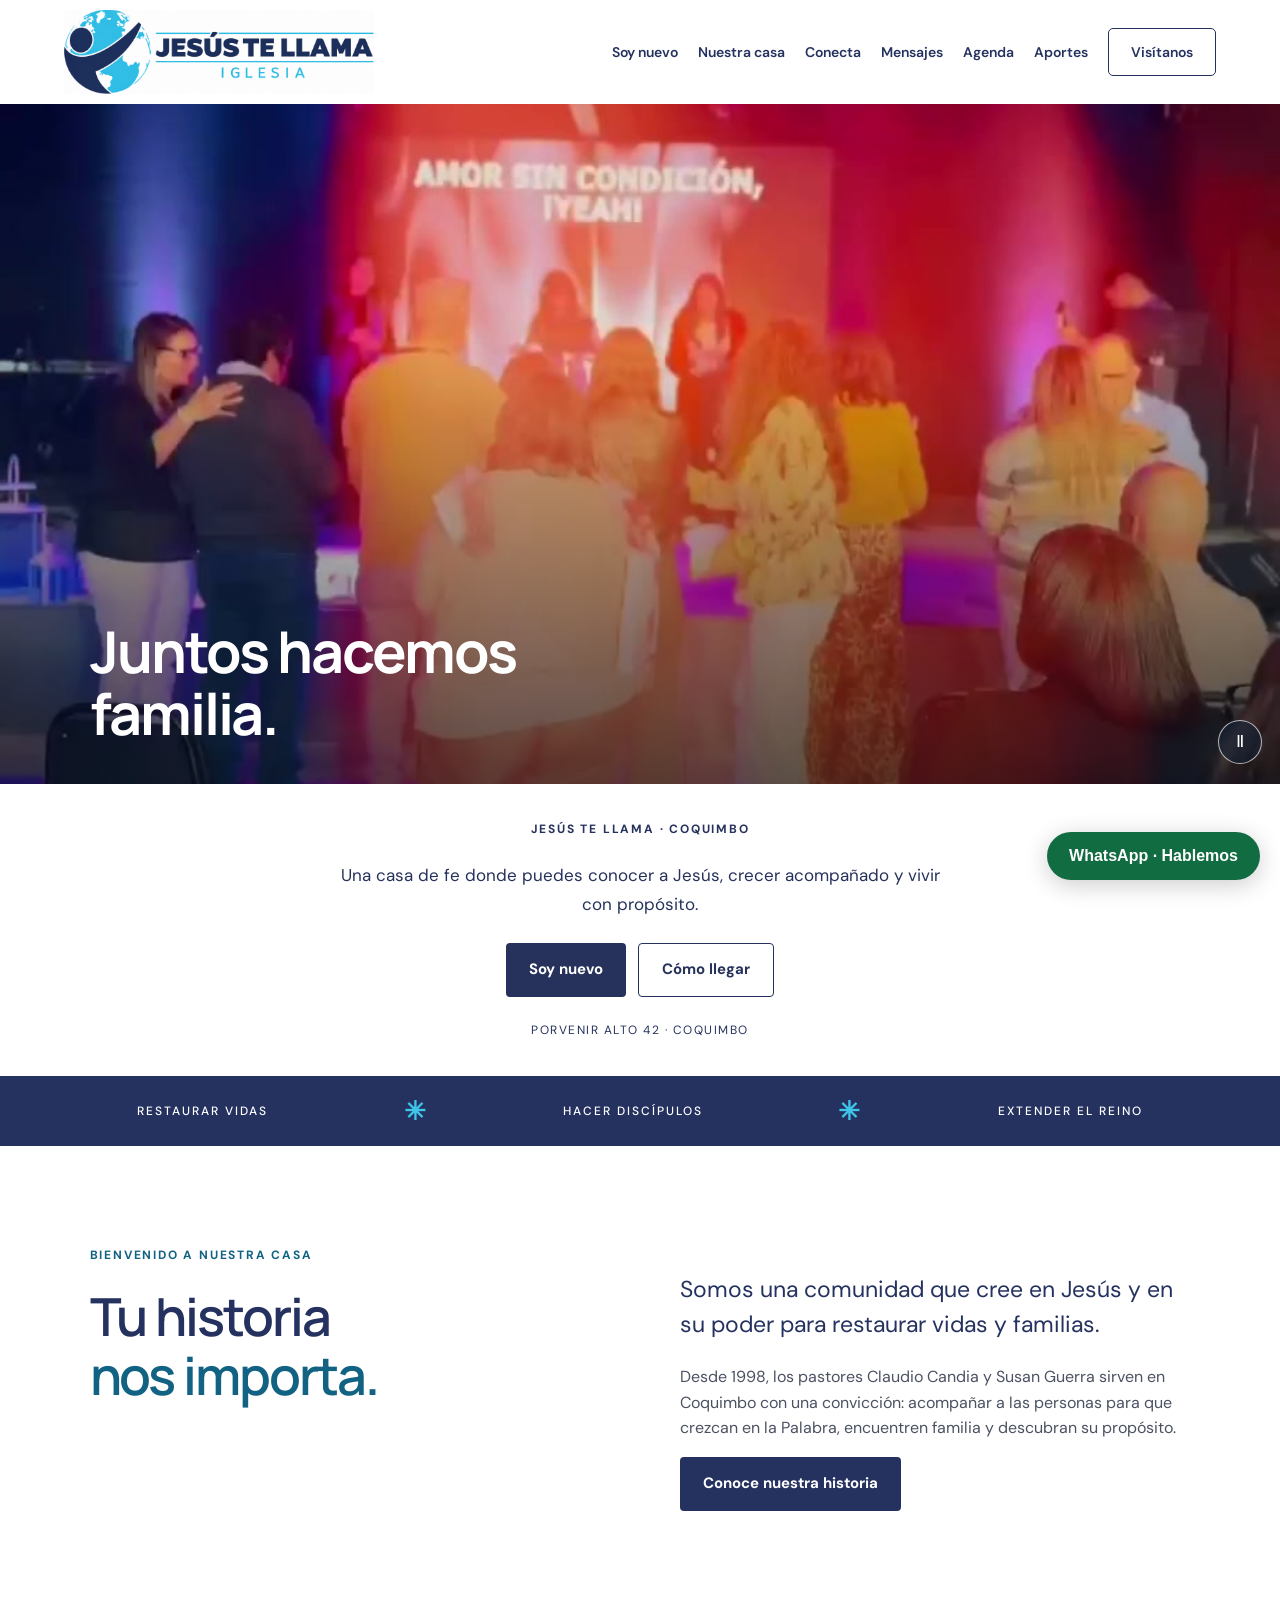
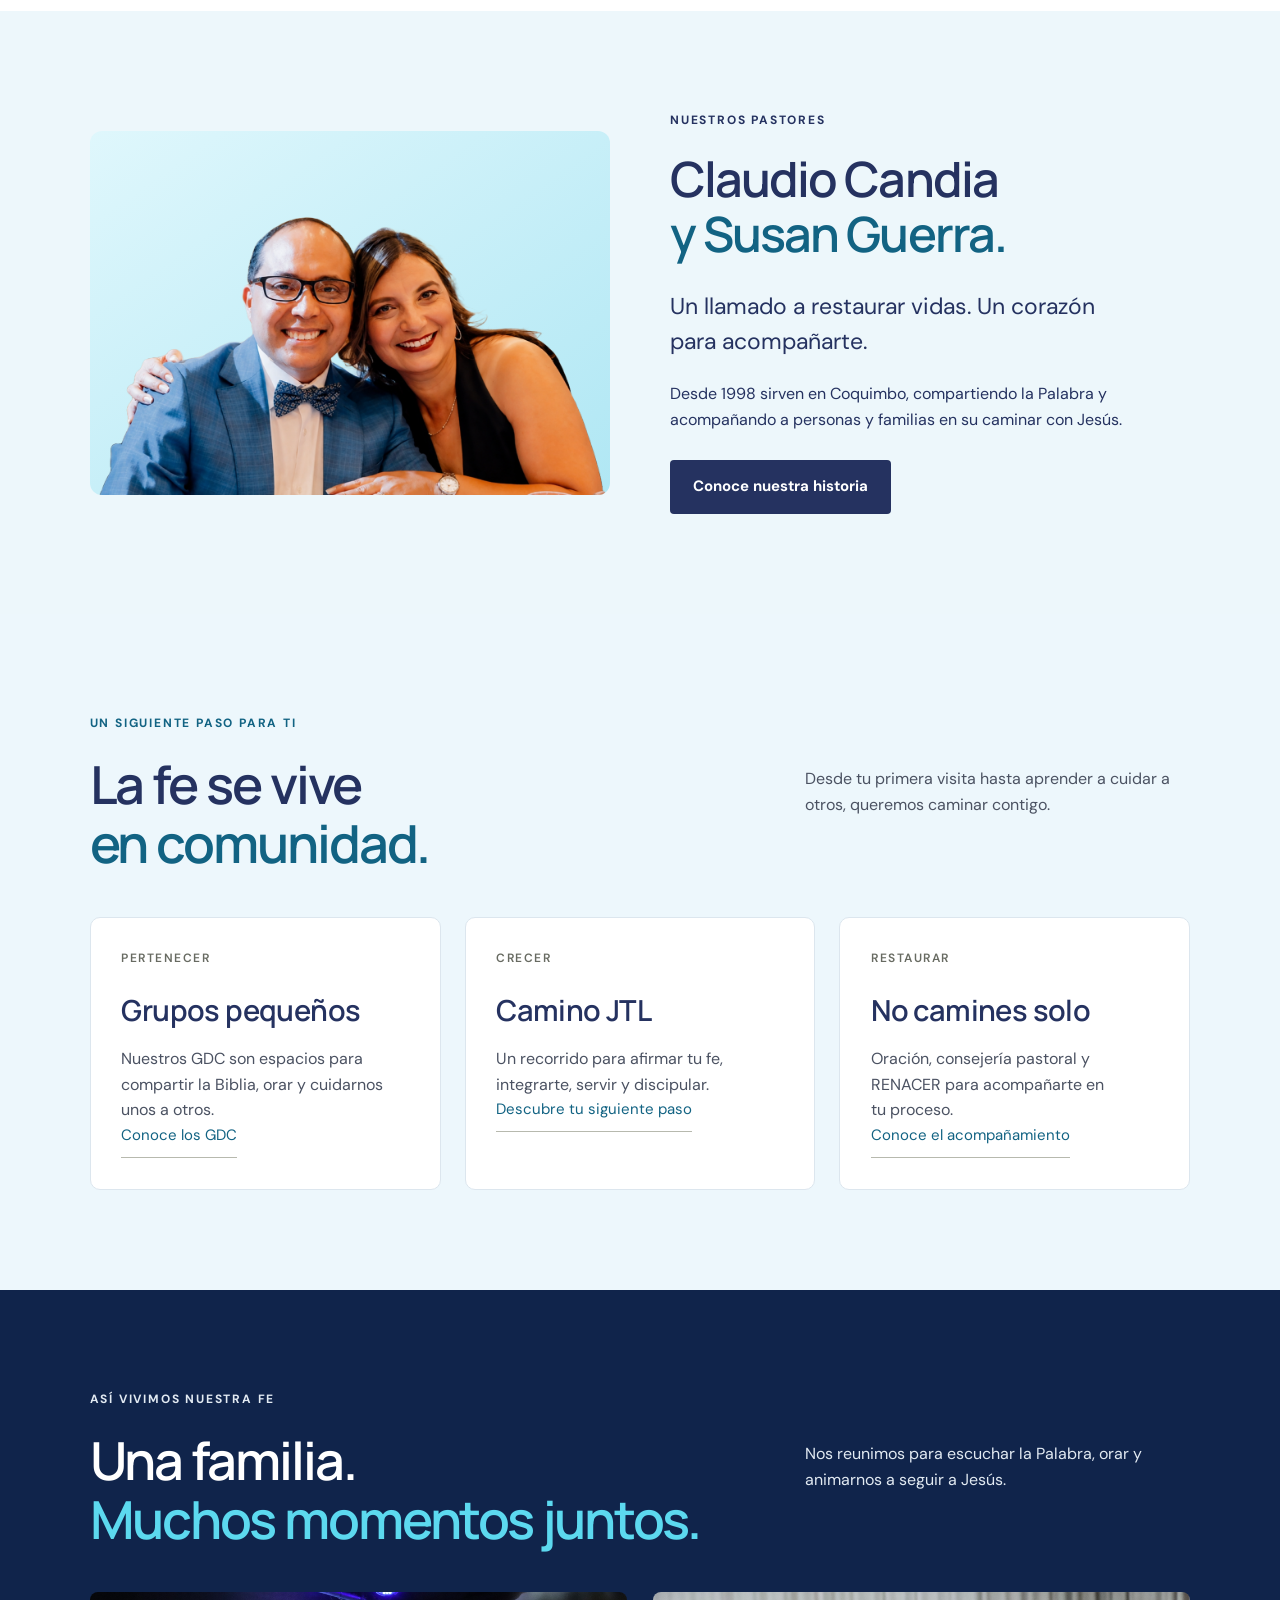
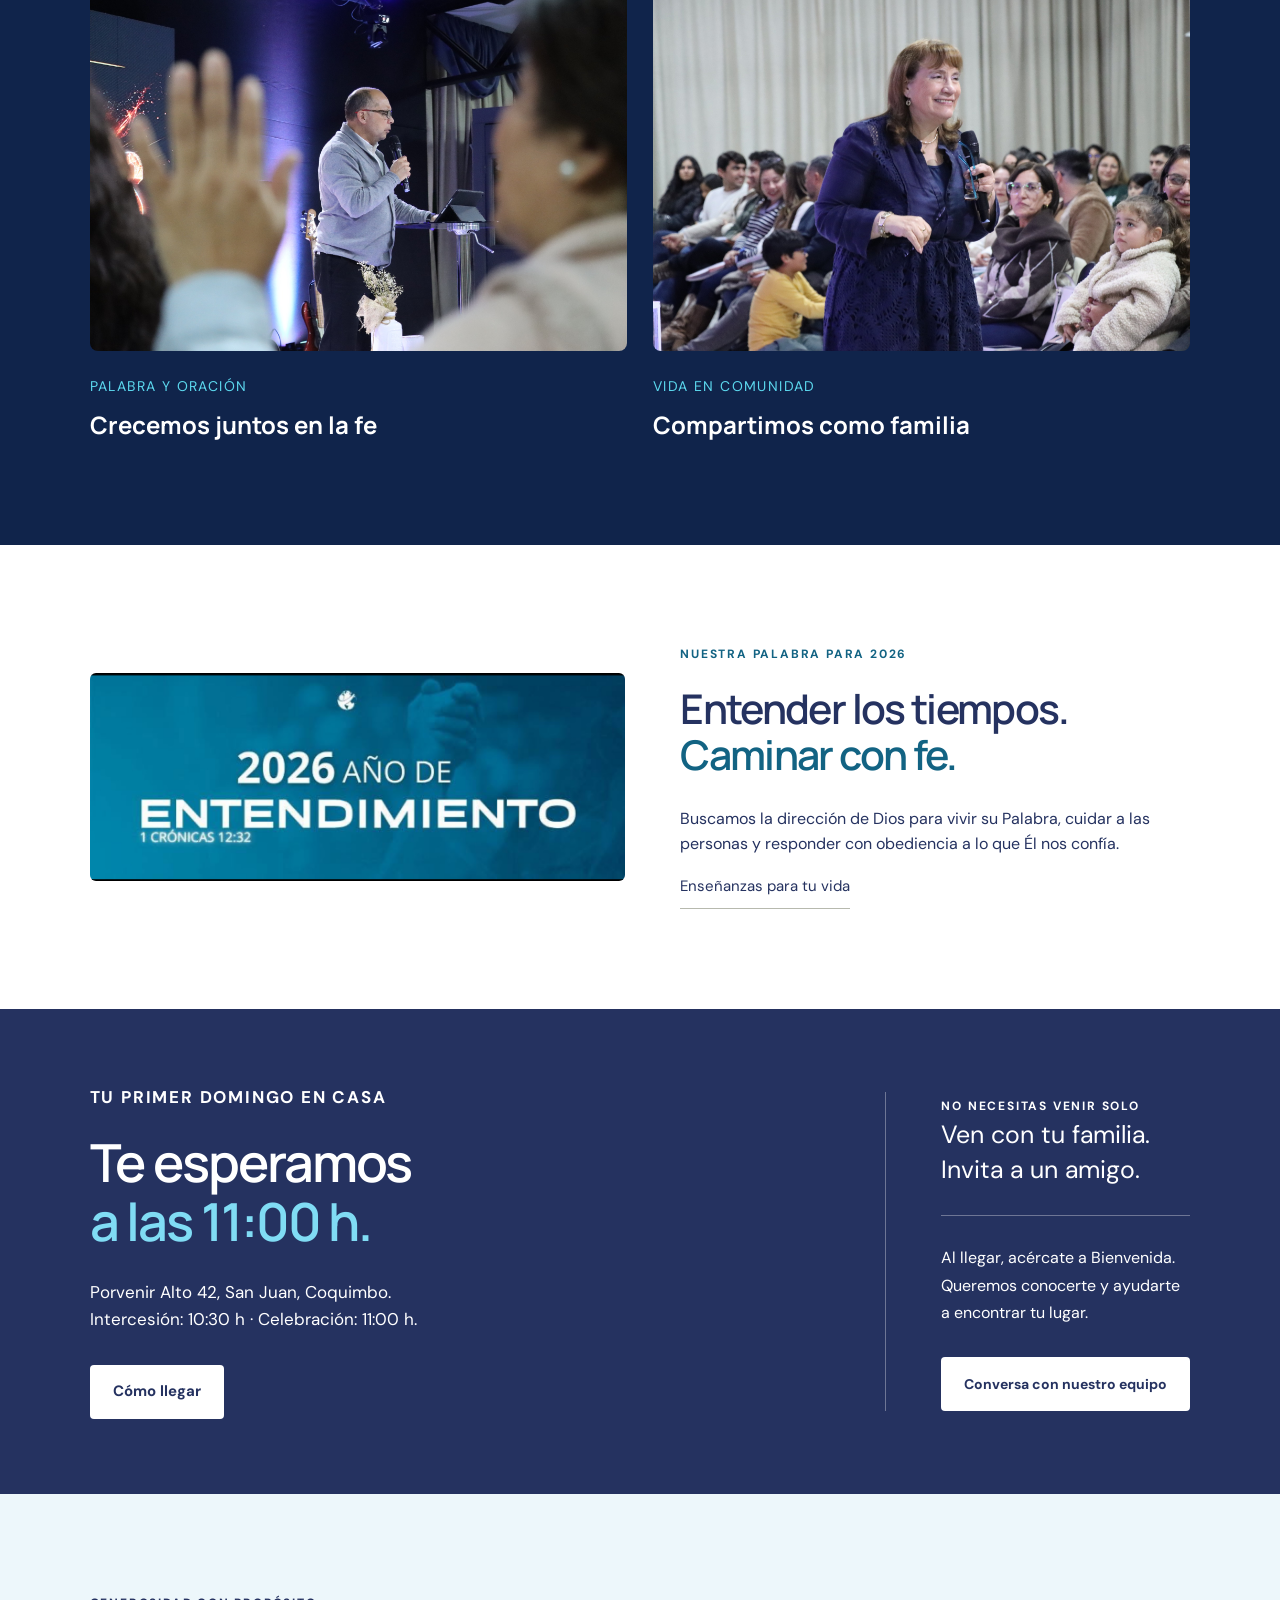
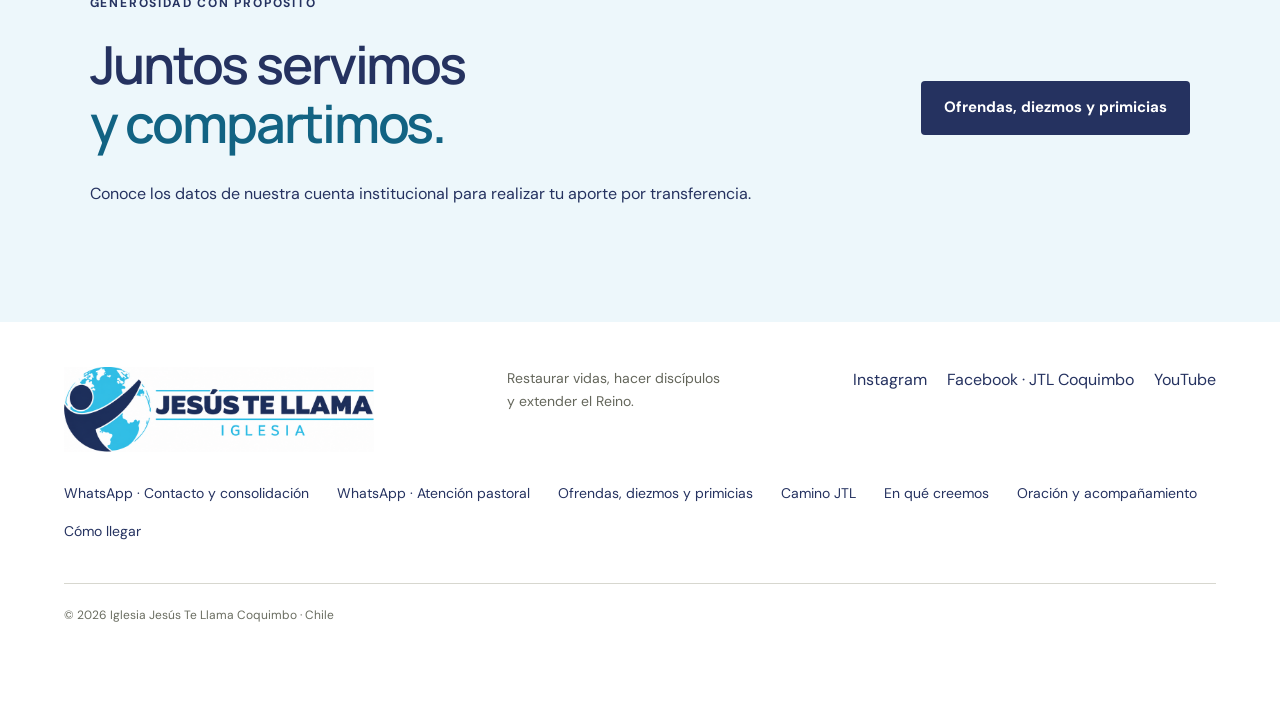
==== commit 9ca62ba5: "Add files via upload" ====
--- a/index.html
+++ b/index.html
@@ -1,2 +1,2 @@
-<!doctype html><html lang="es"><head><meta charset="utf-8"><meta name="viewport" content="width=device-width,initial-scale=1"><title>Juntos hacemos familia · JTL Coquimbo</title><meta name="description" content="Iglesia Jesús Te Llama Coquimbo. Restaurar vidas, hacer discípulos y extender el Reino. Domingos 11:00 h, Porvenir Alto 42."><meta name="theme-color" content="#253260"><link rel="icon" href="/logo.png"><link rel="stylesheet" href="/styles.css"><link rel="stylesheet" href="/portada-video.css?v=1"></head><body><a class="skip" href="#contenido">Ir al contenido</a><header><a class="brand brand-horizontal" href="/" aria-label="Jesús Te Llama Iglesia, Coquimbo — inicio"><span class="logo-frame"><img src="/logo-horizontal.png" width="2048" height="683" alt="Jesús Te Llama Iglesia"></span></a><button class="menu" aria-expanded="false" aria-controls="nav">Menú ☰</button><nav id="nav" aria-label="Navegación principal"><a href="/soy-nuevo/">Soy nuevo</a><a href="/nuestra-casa/">Nuestra casa</a><a href="/conecta/">Conecta</a><a href="/mensajes/">Mensajes</a><a href="/agenda/">Agenda</a><a href="/aportes/">Aportes</a><a class="nav-cta" href="/soy-nuevo/#visitanos">Visítanos</a></nav></header><main id="contenido"><section class="hero hero-video" id="inicio"><video id="portada-video" muted loop playsinline preload="none" poster="/portada-jtl.jpg" aria-hidden="true"><source data-src="/portada-jtl.mp4" type="video/mp4"></video><div class="hero-copy"><p class="eyebrow">JESÚS TE LLAMA · COQUIMBO</p><h1>Juntos<br>hacemos<br><em>familia.</em></h1><p class="intro">Una casa de fe donde puedes conocer a Jesús, crecer acompañado y vivir con propósito.</p><div class="actions"><a class="button light" href="/soy-nuevo/">Soy nuevo</a><a class="button outline" href="/soy-nuevo/#visitanos">Cómo llegar</a></div><p class="hero-location">PORVENIR ALTO 42 · COQUIMBO</p><button id="portada-control" type="button" hidden aria-controls="portada-video">Reproducir video</button></div></section><div class="mission-strip"><span>RESTAURAR VIDAS</span><b>✳</b><span>HACER DISCÍPULOS</span><b>✳</b><span>EXTENDER EL REINO</span></div><section class="section upcoming-home" role="region" aria-roledescription="carrusel" aria-label="Mantente conectado"><div class="section-heading"><div><p class="eyebrow">AGENDA JTL</p><h2>Mantente<br><em>conectado.</em></h2></div></div><div class="activity-controls" hidden><button type="button" data-carousel="previous" aria-label="Actividad anterior">Anterior</button><span class="activity-count" aria-live="off"></span><button type="button" data-carousel="next" aria-label="Actividad siguiente">Siguiente</button><button type="button" data-carousel="pause">Pausar</button></div><div class="upcoming-grid" id="activity-slides"><article class="seminar-banner uncion-banner" data-highlight-until="2026-10-12T00:00:00-03:00" data-activity-label="Domingo de unción con aceite"><a href="/agenda/#domingo-uncion" aria-label="Conoce el domingo de unción con aceite"><img src="/domingo-uncion-11-octubre-2026.jpeg" width="1122" height="1402" alt="Domingo de unción con aceite. 11 de octubre de 2026, 11:00 h. Porvenir Alto 42, Coquimbo. Eres bienvenido." loading="lazy" decoding="async"></a><div class="seminar-carousel-copy"><p class="eyebrow">DOMINGO 11 DE OCTUBRE · 2026</p><h3>Domingo de<br><em>unción con aceite.</em></h3><p><strong>11:00 h · Porvenir Alto 42, Coquimbo</strong></p><p>Un encuentro para orar juntos y recibir la Palabra. Ven con fe y esperanza. Eres bienvenido.</p><a class="button dark" href="/agenda/#domingo-uncion">Más información</a></div></article><article class="school-banner" data-highlight-until="2026-10-08T00:00:00-03:00"><div class="school-banner-top"><span>FORMACIÓN PARA LÍDERES</span><span class="online-badge">ONLINE</span></div><p class="school-start">INICIO</p><h2>ESCUELA<br><em>AVANZADA</em></h2><div class="school-date"><strong>07</strong><div><span>MIÉRCOLES</span><b>OCTUBRE 2026</b><span>20:30 h · ONLINE</span></div></div><p>Sigamos creciendo para cuidar, acompañar y discipular personas.</p><a class="button light" href="https://wa.me/56989343928?text=Hola%2C%20quisiera%20m%C3%A1s%20informaci%C3%B3n%20sobre%20el%20inicio%20de%20Escuela%20Avanzada%20el%20mi%C3%A9rcoles%207%20de%20octubre%20a%20las%2020%3A30%20h%2C%20online." target="_blank" rel="noopener noreferrer">Más información</a></article><article class="seminar-banner" data-highlight-until="2026-10-18T00:00:00-03:00"><a href="/agenda/#seminario" aria-label="Más información del seminario El llamado a plantar nuevas iglesias"><img src="/seminario-plantar-iglesias.jpeg" width="1122" height="1402" alt="Seminario El llamado a plantar nuevas iglesias. 16 y 17 de octubre. JTL Coquimbo, Porvenir Alto 42. Valor $10.000." loading="lazy"></a><div class="seminar-carousel-copy"><p class="eyebrow">SEMINARIO · JTL COQUIMBO</p><h3>El llamado a plantar<br><em>nuevas iglesias.</em></h3><p>16 y 17 de octubre de 2026</p><p>Porvenir Alto 42, Coquimbo<br>Inscripción: $10.000</p><a class="button dark" href="/agenda/#seminario">Más información</a></div></article></div><div class="activity-dots" aria-label="Elegir actividad"></div><p class="activity-announcement" role="status" aria-live="polite"></p></section><section class="section family"><div><p class="eyebrow orange">BIENVENIDO A NUESTRA CASA</p><h2>Tu historia<br><em>nos importa.</em></h2></div><div class="family-copy"><p class="lead">Somos una comunidad que cree en Jesús y en su poder para restaurar vidas y familias.</p><p>Desde 1998, los pastores Claudio Candia y Susan Guerra sirven en Coquimbo con una convicción: acompañar a las personas para que crezcan en la Palabra, encuentren familia y descubran su propósito.</p><a class="button dark" href="/nuestra-casa/">Conoce nuestra historia</a></div></section><section class="section pastors-section"><figure class="pastors-photo"><img src="/pastores-jtl.png" width="1265" height="887" alt="Pastores Claudio Candia y Susan Guerra" loading="lazy" decoding="async"></figure><div><p class="eyebrow">NUESTROS PASTORES</p><h2>Claudio Candia<br><em>y Susan Guerra.</em></h2><p class="lead">Un llamado a restaurar vidas. Un corazón para acompañarte.</p><p>Desde 1998 sirven en Coquimbo, compartiendo la Palabra y acompañando a personas y familias en su caminar con Jesús.</p><a class="button dark" href="/nuestra-casa/">Conoce nuestra historia</a></div></section><section class="section groups" id="grupos"><div class="section-heading"><div><p class="eyebrow orange">UN SIGUIENTE PASO PARA TI</p><h2>La fe se vive<br><em>en comunidad.</em></h2></div><p>Desde tu primera visita hasta aprender a cuidar a otros, queremos caminar contigo.</p></div><div class="group-grid"><article class="group-card"><span class="card-number">PERTENECER</span><h3>Grupos pequeños</h3><p>Nuestros GDC son espacios para compartir la Biblia, orar y cuidarnos unos a otros. <a class="text-link" href="/conecta/#grupos">Conoce los GDC</a></p></article><article class="group-card"><span class="card-number">CRECER</span><h3>Camino JTL</h3><p>Un recorrido para afirmar tu fe, integrarte, servir y discipular. <a class="text-link" href="/camino-jtl/">Descubre tu siguiente paso</a></p></article><article class="group-card"><span class="card-number">RESTAURAR</span><h3>No camines solo</h3><p>Oración, consejería pastoral y RENACER para acompañarte en tu proceso. <a class="text-link" href="/conecta/#acompanamiento">Conoce el acompañamiento</a></p></article></div></section><section class="section life-gallery"><div class="section-heading"><div><p class="eyebrow">ASÍ VIVIMOS NUESTRA FE</p><h2>Una familia.<br><em>Muchos momentos juntos.</em></h2></div><p>Nos reunimos para escuchar la Palabra, orar y animarnos a seguir a Jesús.</p></div><div class="life-grid"><figure><img src="/encendidos-palabra.jpg" width="1920" height="1280" alt="Momento de enseñanza y oración durante un encuentro de JTL Coquimbo" loading="lazy" decoding="async"><figcaption><span>PALABRA Y ORACIÓN</span><h3>Crecemos juntos en la fe</h3></figcaption></figure><figure><img src="/encuentro-congregacion.jpg" width="1920" height="1280" alt="Una expositora comparte con las familias reunidas en el templo" loading="lazy" decoding="async"><figcaption><span>VIDA EN COMUNIDAD</span><h3>Compartimos como familia</h3></figcaption></figure></div></section><section class="section annual"><img src="/entendimiento.jpg" alt="2026, Año de Entendimiento. 1 Crónicas 12:32." loading="lazy"><div><p class="eyebrow orange">NUESTRA PALABRA PARA 2026</p><h2>Entender los tiempos.<br><em>Caminar con fe.</em></h2><p>Buscamos la dirección de Dios para vivir su Palabra, cuidar a las personas y responder con obediencia a lo que Él nos confía.</p><a class="text-link" href="/mensajes/">Enseñanzas para tu vida</a></div></section><section class="visit" id="visitanos"><div><p class="eyebrow">TU PRIMER DOMINGO EN CASA</p><h2>Te esperamos<br><em>a las 11:00 h.</em></h2><p>Porvenir Alto 42, San Juan, Coquimbo.<br>Intercesión: 10:30 h · Celebración: 11:00 h.</p><a class="button light" href="https://www.google.com/maps/search/?api=1&query=Porvenir%20Alto%2042%2C%20Coquimbo%2C%20Chile">Cómo llegar</a></div><div class="visit-address"><span class="eyebrow">NO NECESITAS VENIR SOLO</span><p>Ven con tu familia.<br>Invita a un amigo.</p><hr><p class="small">Al llegar, acércate a Bienvenida.<br>Queremos conocerte y ayudarte<br>a encontrar tu lugar.</p><a class="button light" href="https://wa.me/56989343928?text=Hola%2C%20vengo%20de%20la%20web%20de%20JTL%20Coquimbo.%20Conversa%20con%20nuestro%20equipo." target="_blank" rel="noopener noreferrer">Conversa con nuestro equipo</a></div></section><section class="section giving-home"><div><p class="eyebrow">GENEROSIDAD CON PROPÓSITO</p><h2>Juntos servimos<br><em>y compartimos.</em></h2><p>Conoce los datos de nuestra cuenta institucional para realizar tu aporte por transferencia.</p></div><a class="button dark" href="/aportes/">Ofrendas, diezmos y primicias</a></section></main><footer><a class="brand brand-horizontal" href="/" aria-label="Jesús Te Llama Iglesia, Coquimbo — inicio"><span class="logo-frame"><img src="/logo-horizontal.png" width="2048" height="683" alt="Jesús Te Llama Iglesia"></span></a><p>Restaurar vidas, hacer discípulos<br>y extender el Reino.</p><div class="social-links" aria-label="Redes oficiales"><a href="https://www.instagram.com/jtl_coquimbo/" target="_blank" rel="noopener noreferrer">Instagram</a><a href="https://www.facebook.com/jtl.coquimbo/" target="_blank" rel="noopener noreferrer">Facebook · JTL Coquimbo</a><a href="https://www.youtube.com/@jtl.coquimbo" target="_blank" rel="noopener noreferrer">YouTube</a></div><div class="footer-links"><a href="https://wa.me/56989343928" target="_blank" rel="noopener noreferrer">WhatsApp · Contacto y consolidación</a><a href="https://wa.me/56974996033" target="_blank" rel="noopener noreferrer">WhatsApp · Atención pastoral</a><a href="/aportes/">Ofrendas, diezmos y primicias</a><a href="/camino-jtl/">Camino JTL</a><a href="/nuestra-casa/#creemos">En qué creemos</a><a href="/conecta/#acompanamiento">Oración y acompañamiento</a><a href="/soy-nuevo/#visitanos">Cómo llegar</a></div><span class="copyright">© 2026 Iglesia Jesús Te Llama Coquimbo · Chile</span></footer><script src="/main.js"></script><button class="jtl-wa-launch" id="jtl-wa-open" type="button" aria-haspopup="dialog">WhatsApp · Hablemos</button>
-<dialog class="jtl-wa-dialog" id="jtl-wa-dialog" aria-labelledby="jtl-wa-title"><button type="button" class="jtl-wa-close" id="jtl-wa-close" aria-label="Cerrar">×</button><h2 id="jtl-wa-title">Estamos para acompañarte</h2><p><strong>Contacto y consolidación</strong><br><a href="https://wa.me/56989343928" target="_blank" rel="noopener noreferrer">+56 9 8934 3928</a></p><div class="jtl-wa-options" id="jtl-wa-options"><a href="https://wa.me/56989343928?text=Hola%2C%20quiero%20visitar%20JTL%20Coquimbo." target="_blank" rel="noopener noreferrer">Quiero visitar la iglesia</a><a href="https://wa.me/56989343928?text=Hola%2C%20quisiera%20conocer%20los%20GDC%20de%20JTL%20Coquimbo." target="_blank" rel="noopener noreferrer">Quiero conocer un GDC</a><a href="https://wa.me/56989343928?text=Hola%2C%20quisiera%20pedir%20oraci%C3%B3n." target="_blank" rel="noopener noreferrer">Quiero pedir oración</a><a href="https://wa.me/56989343928?text=Hola%2C%20quisiera%20consultar%20por%20horarios%20y%20actividades%20de%20JTL%20Coquimbo." target="_blank" rel="noopener noreferrer">Horarios y actividades</a></div><div class="jtl-pastoral"><h3>Atención pastoral</h3><p>Si atraviesas una situación compleja y necesitas conversar en privado, escríbenos a este segundo contacto.</p><a class="jtl-pastoral-link" href="https://wa.me/56974996033?text=Hola%2C%20quisiera%20coordinar%20una%20conversaci%C3%B3n%20privada%20de%20atenci%C3%B3n%20pastoral." target="_blank" rel="noopener noreferrer">Atención pastoral · +56 9 7499 6033</a></div><small>Elige el contacto según lo que necesitas. No es necesario detallar una situación personal en el mensaje inicial.</small></dialog><script src="/contacto.js"></script><script src="/carrusel.js?v=12"></script><script src="/portada-video.js?v=1"></script></body></html>+<!doctype html><html lang="es"><head><meta charset="utf-8"><meta name="viewport" content="width=device-width,initial-scale=1"><title>Juntos hacemos familia · JTL Coquimbo</title><meta name="description" content="Iglesia Jesús Te Llama Coquimbo. Restaurar vidas, hacer discípulos y extender el Reino. Domingos 11:00 h, Porvenir Alto 42."><meta name="theme-color" content="#253260"><link rel="icon" href="/logo.png"><link rel="stylesheet" href="/styles.css"><link rel="stylesheet" href="/portada-video.css?v=2"></head><body><a class="skip" href="#contenido">Ir al contenido</a><header><a class="brand brand-horizontal" href="/" aria-label="Jesús Te Llama Iglesia, Coquimbo — inicio"><span class="logo-frame"><img src="/logo-horizontal.png" width="2048" height="683" alt="Jesús Te Llama Iglesia"></span></a><button class="menu" aria-expanded="false" aria-controls="nav">Menú ☰</button><nav id="nav" aria-label="Navegación principal"><a href="/soy-nuevo/">Soy nuevo</a><a href="/nuestra-casa/">Nuestra casa</a><a href="/conecta/">Conecta</a><a href="/mensajes/">Mensajes</a><a href="/agenda/">Agenda</a><a href="/aportes/">Aportes</a><a class="nav-cta" href="/soy-nuevo/#visitanos">Visítanos</a></nav></header><main id="contenido"><section class="hero hero-video" id="inicio" aria-label="Bienvenidos a JTL Coquimbo"><video id="portada-video" muted loop playsinline preload="none" poster="/portada-jtl.jpg" aria-hidden="true"><source data-src="/portada-jtl.mp4" type="video/mp4"></video><div class="hero-copy"><h1>Juntos hacemos<br>familia.</h1></div><button id="portada-control" type="button" hidden aria-controls="portada-video" aria-label="Reproducir video">▶</button></section><section class="portada-bienvenida" aria-label="Conoce nuestra casa"><p class="eyebrow">JESÚS TE LLAMA · COQUIMBO</p><p class="intro">Una casa de fe donde puedes conocer a Jesús, crecer acompañado y vivir con propósito.</p><div class="actions"><a class="button light" href="/soy-nuevo/">Soy nuevo</a><a class="button outline" href="/soy-nuevo/#visitanos">Cómo llegar</a></div><p class="hero-location">PORVENIR ALTO 42 · COQUIMBO</p></section><div class="mission-strip"><span>RESTAURAR VIDAS</span><b>✳</b><span>HACER DISCÍPULOS</span><b>✳</b><span>EXTENDER EL REINO</span></div><section class="section upcoming-home" role="region" aria-roledescription="carrusel" aria-label="Mantente conectado"><div class="section-heading"><div><p class="eyebrow">AGENDA JTL</p><h2>Mantente<br><em>conectado.</em></h2></div></div><div class="activity-controls" hidden><button type="button" data-carousel="previous" aria-label="Actividad anterior">Anterior</button><span class="activity-count" aria-live="off"></span><button type="button" data-carousel="next" aria-label="Actividad siguiente">Siguiente</button><button type="button" data-carousel="pause">Pausar</button></div><div class="upcoming-grid" id="activity-slides"><article class="seminar-banner uncion-banner" data-highlight-until="2026-10-12T00:00:00-03:00" data-activity-label="Domingo de unción con aceite"><a href="/agenda/#domingo-uncion" aria-label="Conoce el domingo de unción con aceite"><img src="/domingo-uncion-11-octubre-2026.jpeg" width="1122" height="1402" alt="Domingo de unción con aceite. 11 de octubre de 2026, 11:00 h. Porvenir Alto 42, Coquimbo. Eres bienvenido." loading="lazy" decoding="async"></a><div class="seminar-carousel-copy"><p class="eyebrow">DOMINGO 11 DE OCTUBRE · 2026</p><h3>Domingo de<br><em>unción con aceite.</em></h3><p><strong>11:00 h · Porvenir Alto 42, Coquimbo</strong></p><p>Un encuentro para orar juntos y recibir la Palabra. Ven con fe y esperanza. Eres bienvenido.</p><a class="button dark" href="/agenda/#domingo-uncion">Más información</a></div></article><article class="school-banner" data-highlight-until="2026-10-08T00:00:00-03:00"><div class="school-banner-top"><span>FORMACIÓN PARA LÍDERES</span><span class="online-badge">ONLINE</span></div><p class="school-start">INICIO</p><h2>ESCUELA<br><em>AVANZADA</em></h2><div class="school-date"><strong>07</strong><div><span>MIÉRCOLES</span><b>OCTUBRE 2026</b><span>20:30 h · ONLINE</span></div></div><p>Sigamos creciendo para cuidar, acompañar y discipular personas.</p><a class="button light" href="https://wa.me/56989343928?text=Hola%2C%20quisiera%20m%C3%A1s%20informaci%C3%B3n%20sobre%20el%20inicio%20de%20Escuela%20Avanzada%20el%20mi%C3%A9rcoles%207%20de%20octubre%20a%20las%2020%3A30%20h%2C%20online." target="_blank" rel="noopener noreferrer">Más información</a></article><article class="seminar-banner" data-highlight-until="2026-10-18T00:00:00-03:00"><a href="/agenda/#seminario" aria-label="Más información del seminario El llamado a plantar nuevas iglesias"><img src="/seminario-plantar-iglesias.jpeg" width="1122" height="1402" alt="Seminario El llamado a plantar nuevas iglesias. 16 y 17 de octubre. JTL Coquimbo, Porvenir Alto 42. Valor $10.000." loading="lazy"></a><div class="seminar-carousel-copy"><p class="eyebrow">SEMINARIO · JTL COQUIMBO</p><h3>El llamado a plantar<br><em>nuevas iglesias.</em></h3><p>16 y 17 de octubre de 2026</p><p>Porvenir Alto 42, Coquimbo<br>Inscripción: $10.000</p><a class="button dark" href="/agenda/#seminario">Más información</a></div></article></div><div class="activity-dots" aria-label="Elegir actividad"></div><p class="activity-announcement" role="status" aria-live="polite"></p></section><section class="section family"><div><p class="eyebrow orange">BIENVENIDO A NUESTRA CASA</p><h2>Tu historia<br><em>nos importa.</em></h2></div><div class="family-copy"><p class="lead">Somos una comunidad que cree en Jesús y en su poder para restaurar vidas y familias.</p><p>Desde 1998, los pastores Claudio Candia y Susan Guerra sirven en Coquimbo con una convicción: acompañar a las personas para que crezcan en la Palabra, encuentren familia y descubran su propósito.</p><a class="button dark" href="/nuestra-casa/">Conoce nuestra historia</a></div></section><section class="section pastors-section"><figure class="pastors-photo"><img src="/pastores-jtl.png" width="1265" height="887" alt="Pastores Claudio Candia y Susan Guerra" loading="lazy" decoding="async"></figure><div><p class="eyebrow">NUESTROS PASTORES</p><h2>Claudio Candia<br><em>y Susan Guerra.</em></h2><p class="lead">Un llamado a restaurar vidas. Un corazón para acompañarte.</p><p>Desde 1998 sirven en Coquimbo, compartiendo la Palabra y acompañando a personas y familias en su caminar con Jesús.</p><a class="button dark" href="/nuestra-casa/">Conoce nuestra historia</a></div></section><section class="section groups" id="grupos"><div class="section-heading"><div><p class="eyebrow orange">UN SIGUIENTE PASO PARA TI</p><h2>La fe se vive<br><em>en comunidad.</em></h2></div><p>Desde tu primera visita hasta aprender a cuidar a otros, queremos caminar contigo.</p></div><div class="group-grid"><article class="group-card"><span class="card-number">PERTENECER</span><h3>Grupos pequeños</h3><p>Nuestros GDC son espacios para compartir la Biblia, orar y cuidarnos unos a otros. <a class="text-link" href="/conecta/#grupos">Conoce los GDC</a></p></article><article class="group-card"><span class="card-number">CRECER</span><h3>Camino JTL</h3><p>Un recorrido para afirmar tu fe, integrarte, servir y discipular. <a class="text-link" href="/camino-jtl/">Descubre tu siguiente paso</a></p></article><article class="group-card"><span class="card-number">RESTAURAR</span><h3>No camines solo</h3><p>Oración, consejería pastoral y RENACER para acompañarte en tu proceso. <a class="text-link" href="/conecta/#acompanamiento">Conoce el acompañamiento</a></p></article></div></section><section class="section life-gallery"><div class="section-heading"><div><p class="eyebrow">ASÍ VIVIMOS NUESTRA FE</p><h2>Una familia.<br><em>Muchos momentos juntos.</em></h2></div><p>Nos reunimos para escuchar la Palabra, orar y animarnos a seguir a Jesús.</p></div><div class="life-grid"><figure><img src="/encendidos-palabra.jpg" width="1920" height="1280" alt="Momento de enseñanza y oración durante un encuentro de JTL Coquimbo" loading="lazy" decoding="async"><figcaption><span>PALABRA Y ORACIÓN</span><h3>Crecemos juntos en la fe</h3></figcaption></figure><figure><img src="/encuentro-congregacion.jpg" width="1920" height="1280" alt="Una expositora comparte con las familias reunidas en el templo" loading="lazy" decoding="async"><figcaption><span>VIDA EN COMUNIDAD</span><h3>Compartimos como familia</h3></figcaption></figure></div></section><section class="section annual"><img src="/entendimiento.jpg" alt="2026, Año de Entendimiento. 1 Crónicas 12:32." loading="lazy"><div><p class="eyebrow orange">NUESTRA PALABRA PARA 2026</p><h2>Entender los tiempos.<br><em>Caminar con fe.</em></h2><p>Buscamos la dirección de Dios para vivir su Palabra, cuidar a las personas y responder con obediencia a lo que Él nos confía.</p><a class="text-link" href="/mensajes/">Enseñanzas para tu vida</a></div></section><section class="visit" id="visitanos"><div><p class="eyebrow">TU PRIMER DOMINGO EN CASA</p><h2>Te esperamos<br><em>a las 11:00 h.</em></h2><p>Porvenir Alto 42, San Juan, Coquimbo.<br>Intercesión: 10:30 h · Celebración: 11:00 h.</p><a class="button light" href="https://www.google.com/maps/search/?api=1&query=Porvenir%20Alto%2042%2C%20Coquimbo%2C%20Chile">Cómo llegar</a></div><div class="visit-address"><span class="eyebrow">NO NECESITAS VENIR SOLO</span><p>Ven con tu familia.<br>Invita a un amigo.</p><hr><p class="small">Al llegar, acércate a Bienvenida.<br>Queremos conocerte y ayudarte<br>a encontrar tu lugar.</p><a class="button light" href="https://wa.me/56989343928?text=Hola%2C%20vengo%20de%20la%20web%20de%20JTL%20Coquimbo.%20Conversa%20con%20nuestro%20equipo." target="_blank" rel="noopener noreferrer">Conversa con nuestro equipo</a></div></section><section class="section giving-home"><div><p class="eyebrow">GENEROSIDAD CON PROPÓSITO</p><h2>Juntos servimos<br><em>y compartimos.</em></h2><p>Conoce los datos de nuestra cuenta institucional para realizar tu aporte por transferencia.</p></div><a class="button dark" href="/aportes/">Ofrendas, diezmos y primicias</a></section></main><footer><a class="brand brand-horizontal" href="/" aria-label="Jesús Te Llama Iglesia, Coquimbo — inicio"><span class="logo-frame"><img src="/logo-horizontal.png" width="2048" height="683" alt="Jesús Te Llama Iglesia"></span></a><p>Restaurar vidas, hacer discípulos<br>y extender el Reino.</p><div class="social-links" aria-label="Redes oficiales"><a href="https://www.instagram.com/jtl_coquimbo/" target="_blank" rel="noopener noreferrer">Instagram</a><a href="https://www.facebook.com/jtl.coquimbo/" target="_blank" rel="noopener noreferrer">Facebook · JTL Coquimbo</a><a href="https://www.youtube.com/@jtl.coquimbo" target="_blank" rel="noopener noreferrer">YouTube</a></div><div class="footer-links"><a href="https://wa.me/56989343928" target="_blank" rel="noopener noreferrer">WhatsApp · Contacto y consolidación</a><a href="https://wa.me/56974996033" target="_blank" rel="noopener noreferrer">WhatsApp · Atención pastoral</a><a href="/aportes/">Ofrendas, diezmos y primicias</a><a href="/camino-jtl/">Camino JTL</a><a href="/nuestra-casa/#creemos">En qué creemos</a><a href="/conecta/#acompanamiento">Oración y acompañamiento</a><a href="/soy-nuevo/#visitanos">Cómo llegar</a></div><span class="copyright">© 2026 Iglesia Jesús Te Llama Coquimbo · Chile</span></footer><script src="/main.js"></script><button class="jtl-wa-launch" id="jtl-wa-open" type="button" aria-haspopup="dialog">WhatsApp · Hablemos</button>
+<dialog class="jtl-wa-dialog" id="jtl-wa-dialog" aria-labelledby="jtl-wa-title"><button type="button" class="jtl-wa-close" id="jtl-wa-close" aria-label="Cerrar">×</button><h2 id="jtl-wa-title">Estamos para acompañarte</h2><p><strong>Contacto y consolidación</strong><br><a href="https://wa.me/56989343928" target="_blank" rel="noopener noreferrer">+56 9 8934 3928</a></p><div class="jtl-wa-options" id="jtl-wa-options"><a href="https://wa.me/56989343928?text=Hola%2C%20quiero%20visitar%20JTL%20Coquimbo." target="_blank" rel="noopener noreferrer">Quiero visitar la iglesia</a><a href="https://wa.me/56989343928?text=Hola%2C%20quisiera%20conocer%20los%20GDC%20de%20JTL%20Coquimbo." target="_blank" rel="noopener noreferrer">Quiero conocer un GDC</a><a href="https://wa.me/56989343928?text=Hola%2C%20quisiera%20pedir%20oraci%C3%B3n." target="_blank" rel="noopener noreferrer">Quiero pedir oración</a><a href="https://wa.me/56989343928?text=Hola%2C%20quisiera%20consultar%20por%20horarios%20y%20actividades%20de%20JTL%20Coquimbo." target="_blank" rel="noopener noreferrer">Horarios y actividades</a></div><div class="jtl-pastoral"><h3>Atención pastoral</h3><p>Si atraviesas una situación compleja y necesitas conversar en privado, escríbenos a este segundo contacto.</p><a class="jtl-pastoral-link" href="https://wa.me/56974996033?text=Hola%2C%20quisiera%20coordinar%20una%20conversaci%C3%B3n%20privada%20de%20atenci%C3%B3n%20pastoral." target="_blank" rel="noopener noreferrer">Atención pastoral · +56 9 7499 6033</a></div><small>Elige el contacto según lo que necesitas. No es necesario detallar una situación personal en el mensaje inicial.</small></dialog><script src="/contacto.js"></script><script src="/carrusel.js?v=12"></script><script src="/portada-video.js?v=2"></script></body></html>
--- a/portada-video.css
+++ b/portada-video.css
@@ -1,12 +1,13 @@
 
-.hero.hero-video{position:relative;display:flex;isolation:isolate;min-height:650px;overflow:hidden;background:#14243a url('/portada-jtl.jpg') center/cover no-repeat;color:white}
+.hero.hero-video{position:relative;display:flex;isolation:isolate;min-height:0;height:min(70vw,680px);overflow:hidden;background:#14243a url('/portada-jtl.jpg') center/cover no-repeat;color:white;align-items:flex-end}
 .hero-video video{position:absolute;inset:0;width:100%;height:100%;object-fit:cover;object-position:center;z-index:-2}
-.hero-video::after{content:"";position:absolute;inset:0;background:linear-gradient(90deg,rgba(9,19,34,.85),rgba(9,19,34,.32));z-index:-1}
-.hero-video .hero-copy{background:transparent;width:100%;padding:64px 7%;align-self:center}
-.hero-video h1{color:white;font-size:clamp(56px,7vw,100px);letter-spacing:-.04em;line-height:1.05}
-.hero-video h1 em{color:white}.hero-video .intro{max-width:470px;color:white}.hero-video .eyebrow{color:white}
-.hero-video .actions{display:flex;flex-wrap:wrap;gap:12px}.hero-video .outline{color:white;border:1px solid white;background:#10203866}
-.hero-location{font-size:12px;letter-spacing:1.5px;margin:24px 0 18px}
-#portada-control{border:1px solid #ffffffaa;color:white;background:#102038cc;border-radius:24px;padding:10px 18px;min-height:44px;cursor:pointer}
-#portada-control[hidden]{display:none}
-@media(max-width:720px){.hero.hero-video{min-height:600px}.hero-video .hero-copy{padding:48px 7%}.hero-video::after{background:rgba(9,19,34,.65)}.hero-video h1{font-size:clamp(48px,13vw,72px)}.hero-video .intro{font-size:16px}}
+.hero-video::after{content:"";position:absolute;inset:0;background:linear-gradient(0deg,rgba(9,19,34,.62),transparent 65%);z-index:-1}
+.hero-video .hero-copy{background:transparent;width:100%;padding:40px 7%;align-self:flex-end}
+.hero-video h1{color:white;font-size:clamp(32px,4.5vw,64px);letter-spacing:-.035em;line-height:1.08;margin:0;max-width:80%;font-weight:700}
+#portada-control{position:absolute;right:18px;bottom:20px;border:1px solid #ffffffaa;color:white;background:#10203888;border-radius:50%;padding:0;width:44px;height:44px;display:grid;place-items:center;font-size:17px;cursor:pointer}
+#portada-control[hidden]{display:none}#portada-control:focus-visible{outline:3px solid white;outline-offset:3px}
+.portada-bienvenida{background:#fff;color:#26325b;text-align:center;padding:36px 7%}
+.portada-bienvenida .eyebrow{color:#26325b}.portada-bienvenida .intro{max-width:620px;margin:16px auto 24px;color:#26325b}
+.portada-bienvenida .actions{display:flex;justify-content:center;flex-wrap:wrap;gap:12px}.portada-bienvenida .button.light{background:#26325b;color:white}.portada-bienvenida .button.outline{color:#26325b;border:1px solid #26325b;background:white}
+.hero-location{font-size:12px;letter-spacing:1.5px;margin:24px 0 0}
+@media(max-width:720px){.hero.hero-video{height:100vw;max-height:480px}.hero-video .hero-copy{padding:28px 7%}.hero-video h1{font-size:clamp(30px,8vw,42px)}.portada-bienvenida{padding:30px 7%}.portada-bienvenida .intro{font-size:16px}}
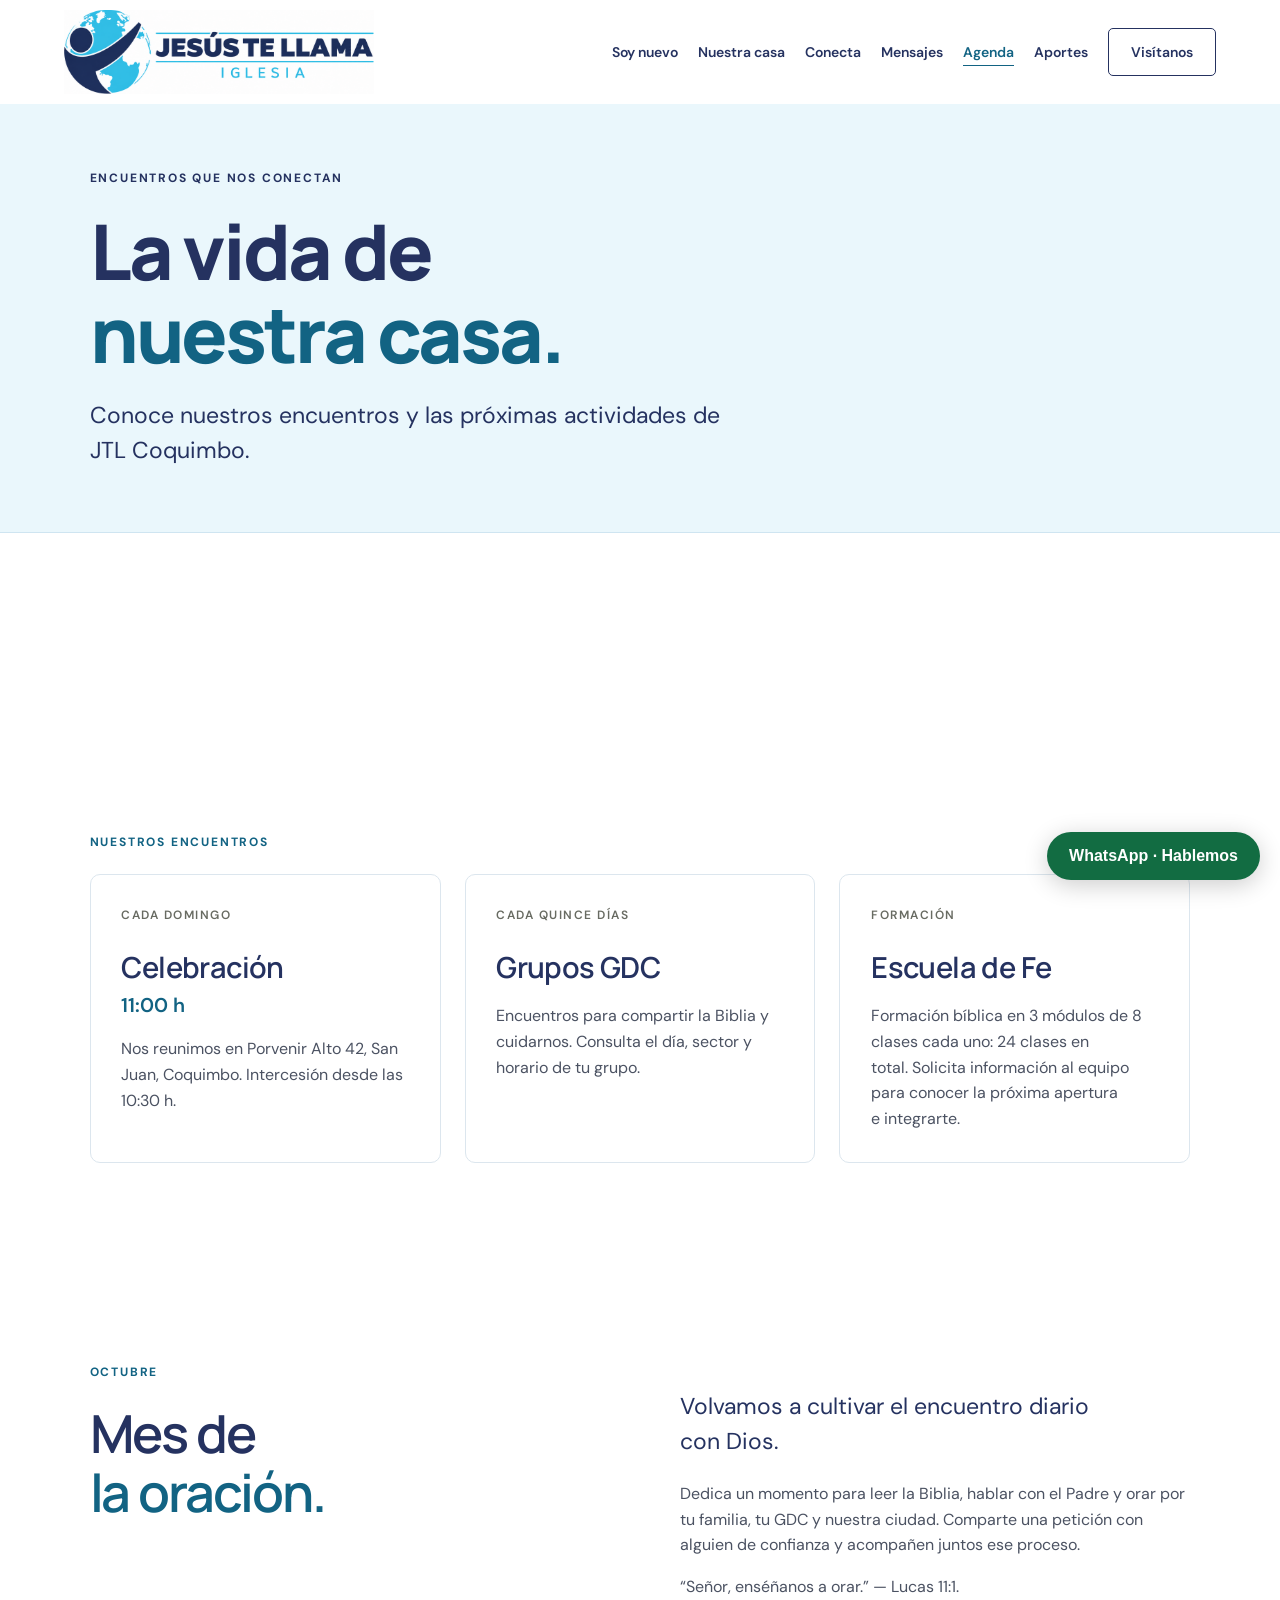
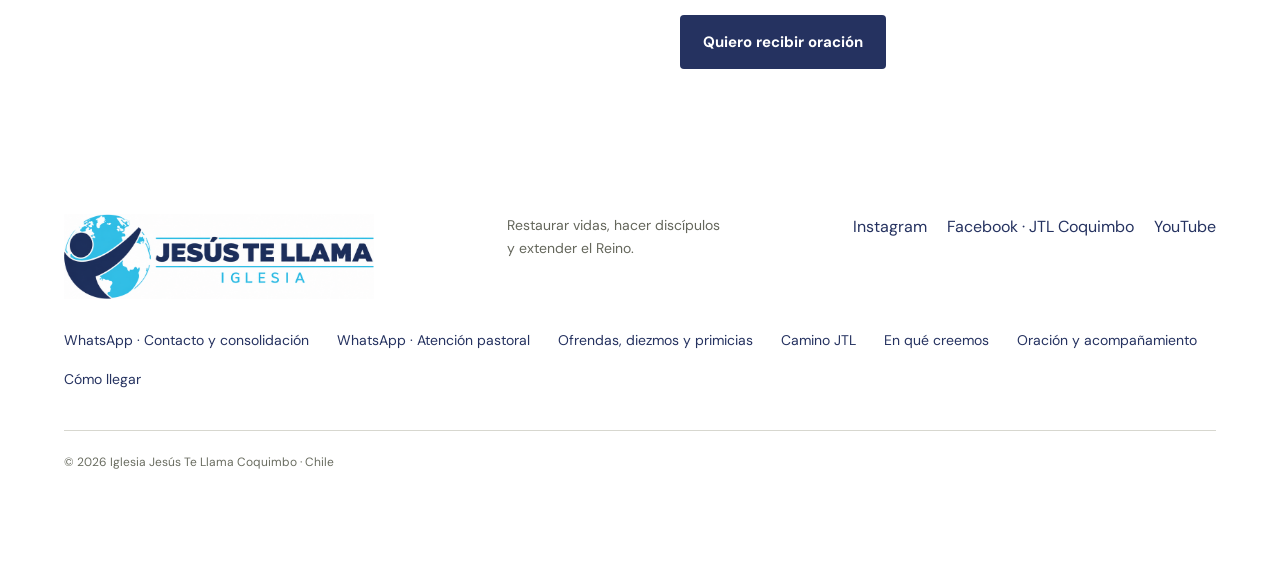
==== commit 8c75239c: "Add files via upload" ====
--- a/index.html
+++ b/index.html
@@ -1,2 +1,2 @@
-<!doctype html><html lang="es"><head><meta charset="utf-8"><meta name="viewport" content="width=device-width,initial-scale=1"><title>Juntos hacemos familia · JTL Coquimbo</title><meta name="description" content="Iglesia Jesús Te Llama Coquimbo. Restaurar vidas, hacer discípulos y extender el Reino. Domingos 11:00 h, Porvenir Alto 42."><meta name="theme-color" content="#253260"><link rel="icon" href="/logo.png"><link rel="stylesheet" href="/styles.css"><link rel="stylesheet" href="/portada-video.css?v=2"></head><body><a class="skip" href="#contenido">Ir al contenido</a><header><a class="brand brand-horizontal" href="/" aria-label="Jesús Te Llama Iglesia, Coquimbo — inicio"><span class="logo-frame"><img src="/logo-horizontal.png" width="2048" height="683" alt="Jesús Te Llama Iglesia"></span></a><button class="menu" aria-expanded="false" aria-controls="nav">Menú ☰</button><nav id="nav" aria-label="Navegación principal"><a href="/soy-nuevo/">Soy nuevo</a><a href="/nuestra-casa/">Nuestra casa</a><a href="/conecta/">Conecta</a><a href="/mensajes/">Mensajes</a><a href="/agenda/">Agenda</a><a href="/aportes/">Aportes</a><a class="nav-cta" href="/soy-nuevo/#visitanos">Visítanos</a></nav></header><main id="contenido"><section class="hero hero-video" id="inicio" aria-label="Bienvenidos a JTL Coquimbo"><video id="portada-video" muted loop playsinline preload="none" poster="/portada-jtl.jpg" aria-hidden="true"><source data-src="/portada-jtl.mp4" type="video/mp4"></video><div class="hero-copy"><h1>Juntos hacemos<br>familia.</h1></div><button id="portada-control" type="button" hidden aria-controls="portada-video" aria-label="Reproducir video">▶</button></section><section class="portada-bienvenida" aria-label="Conoce nuestra casa"><p class="eyebrow">JESÚS TE LLAMA · COQUIMBO</p><p class="intro">Una casa de fe donde puedes conocer a Jesús, crecer acompañado y vivir con propósito.</p><div class="actions"><a class="button light" href="/soy-nuevo/">Soy nuevo</a><a class="button outline" href="/soy-nuevo/#visitanos">Cómo llegar</a></div><p class="hero-location">PORVENIR ALTO 42 · COQUIMBO</p></section><div class="mission-strip"><span>RESTAURAR VIDAS</span><b>✳</b><span>HACER DISCÍPULOS</span><b>✳</b><span>EXTENDER EL REINO</span></div><section class="section upcoming-home" role="region" aria-roledescription="carrusel" aria-label="Mantente conectado"><div class="section-heading"><div><p class="eyebrow">AGENDA JTL</p><h2>Mantente<br><em>conectado.</em></h2></div></div><div class="activity-controls" hidden><button type="button" data-carousel="previous" aria-label="Actividad anterior">Anterior</button><span class="activity-count" aria-live="off"></span><button type="button" data-carousel="next" aria-label="Actividad siguiente">Siguiente</button><button type="button" data-carousel="pause">Pausar</button></div><div class="upcoming-grid" id="activity-slides"><article class="seminar-banner uncion-banner" data-highlight-until="2026-10-12T00:00:00-03:00" data-activity-label="Domingo de unción con aceite"><a href="/agenda/#domingo-uncion" aria-label="Conoce el domingo de unción con aceite"><img src="/domingo-uncion-11-octubre-2026.jpeg" width="1122" height="1402" alt="Domingo de unción con aceite. 11 de octubre de 2026, 11:00 h. Porvenir Alto 42, Coquimbo. Eres bienvenido." loading="lazy" decoding="async"></a><div class="seminar-carousel-copy"><p class="eyebrow">DOMINGO 11 DE OCTUBRE · 2026</p><h3>Domingo de<br><em>unción con aceite.</em></h3><p><strong>11:00 h · Porvenir Alto 42, Coquimbo</strong></p><p>Un encuentro para orar juntos y recibir la Palabra. Ven con fe y esperanza. Eres bienvenido.</p><a class="button dark" href="/agenda/#domingo-uncion">Más información</a></div></article><article class="school-banner" data-highlight-until="2026-10-08T00:00:00-03:00"><div class="school-banner-top"><span>FORMACIÓN PARA LÍDERES</span><span class="online-badge">ONLINE</span></div><p class="school-start">INICIO</p><h2>ESCUELA<br><em>AVANZADA</em></h2><div class="school-date"><strong>07</strong><div><span>MIÉRCOLES</span><b>OCTUBRE 2026</b><span>20:30 h · ONLINE</span></div></div><p>Sigamos creciendo para cuidar, acompañar y discipular personas.</p><a class="button light" href="https://wa.me/56989343928?text=Hola%2C%20quisiera%20m%C3%A1s%20informaci%C3%B3n%20sobre%20el%20inicio%20de%20Escuela%20Avanzada%20el%20mi%C3%A9rcoles%207%20de%20octubre%20a%20las%2020%3A30%20h%2C%20online." target="_blank" rel="noopener noreferrer">Más información</a></article><article class="seminar-banner" data-highlight-until="2026-10-18T00:00:00-03:00"><a href="/agenda/#seminario" aria-label="Más información del seminario El llamado a plantar nuevas iglesias"><img src="/seminario-plantar-iglesias.jpeg" width="1122" height="1402" alt="Seminario El llamado a plantar nuevas iglesias. 16 y 17 de octubre. JTL Coquimbo, Porvenir Alto 42. Valor $10.000." loading="lazy"></a><div class="seminar-carousel-copy"><p class="eyebrow">SEMINARIO · JTL COQUIMBO</p><h3>El llamado a plantar<br><em>nuevas iglesias.</em></h3><p>16 y 17 de octubre de 2026</p><p>Porvenir Alto 42, Coquimbo<br>Inscripción: $10.000</p><a class="button dark" href="/agenda/#seminario">Más información</a></div></article></div><div class="activity-dots" aria-label="Elegir actividad"></div><p class="activity-announcement" role="status" aria-live="polite"></p></section><section class="section family"><div><p class="eyebrow orange">BIENVENIDO A NUESTRA CASA</p><h2>Tu historia<br><em>nos importa.</em></h2></div><div class="family-copy"><p class="lead">Somos una comunidad que cree en Jesús y en su poder para restaurar vidas y familias.</p><p>Desde 1998, los pastores Claudio Candia y Susan Guerra sirven en Coquimbo con una convicción: acompañar a las personas para que crezcan en la Palabra, encuentren familia y descubran su propósito.</p><a class="button dark" href="/nuestra-casa/">Conoce nuestra historia</a></div></section><section class="section pastors-section"><figure class="pastors-photo"><img src="/pastores-jtl.png" width="1265" height="887" alt="Pastores Claudio Candia y Susan Guerra" loading="lazy" decoding="async"></figure><div><p class="eyebrow">NUESTROS PASTORES</p><h2>Claudio Candia<br><em>y Susan Guerra.</em></h2><p class="lead">Un llamado a restaurar vidas. Un corazón para acompañarte.</p><p>Desde 1998 sirven en Coquimbo, compartiendo la Palabra y acompañando a personas y familias en su caminar con Jesús.</p><a class="button dark" href="/nuestra-casa/">Conoce nuestra historia</a></div></section><section class="section groups" id="grupos"><div class="section-heading"><div><p class="eyebrow orange">UN SIGUIENTE PASO PARA TI</p><h2>La fe se vive<br><em>en comunidad.</em></h2></div><p>Desde tu primera visita hasta aprender a cuidar a otros, queremos caminar contigo.</p></div><div class="group-grid"><article class="group-card"><span class="card-number">PERTENECER</span><h3>Grupos pequeños</h3><p>Nuestros GDC son espacios para compartir la Biblia, orar y cuidarnos unos a otros. <a class="text-link" href="/conecta/#grupos">Conoce los GDC</a></p></article><article class="group-card"><span class="card-number">CRECER</span><h3>Camino JTL</h3><p>Un recorrido para afirmar tu fe, integrarte, servir y discipular. <a class="text-link" href="/camino-jtl/">Descubre tu siguiente paso</a></p></article><article class="group-card"><span class="card-number">RESTAURAR</span><h3>No camines solo</h3><p>Oración, consejería pastoral y RENACER para acompañarte en tu proceso. <a class="text-link" href="/conecta/#acompanamiento">Conoce el acompañamiento</a></p></article></div></section><section class="section life-gallery"><div class="section-heading"><div><p class="eyebrow">ASÍ VIVIMOS NUESTRA FE</p><h2>Una familia.<br><em>Muchos momentos juntos.</em></h2></div><p>Nos reunimos para escuchar la Palabra, orar y animarnos a seguir a Jesús.</p></div><div class="life-grid"><figure><img src="/encendidos-palabra.jpg" width="1920" height="1280" alt="Momento de enseñanza y oración durante un encuentro de JTL Coquimbo" loading="lazy" decoding="async"><figcaption><span>PALABRA Y ORACIÓN</span><h3>Crecemos juntos en la fe</h3></figcaption></figure><figure><img src="/encuentro-congregacion.jpg" width="1920" height="1280" alt="Una expositora comparte con las familias reunidas en el templo" loading="lazy" decoding="async"><figcaption><span>VIDA EN COMUNIDAD</span><h3>Compartimos como familia</h3></figcaption></figure></div></section><section class="section annual"><img src="/entendimiento.jpg" alt="2026, Año de Entendimiento. 1 Crónicas 12:32." loading="lazy"><div><p class="eyebrow orange">NUESTRA PALABRA PARA 2026</p><h2>Entender los tiempos.<br><em>Caminar con fe.</em></h2><p>Buscamos la dirección de Dios para vivir su Palabra, cuidar a las personas y responder con obediencia a lo que Él nos confía.</p><a class="text-link" href="/mensajes/">Enseñanzas para tu vida</a></div></section><section class="visit" id="visitanos"><div><p class="eyebrow">TU PRIMER DOMINGO EN CASA</p><h2>Te esperamos<br><em>a las 11:00 h.</em></h2><p>Porvenir Alto 42, San Juan, Coquimbo.<br>Intercesión: 10:30 h · Celebración: 11:00 h.</p><a class="button light" href="https://www.google.com/maps/search/?api=1&query=Porvenir%20Alto%2042%2C%20Coquimbo%2C%20Chile">Cómo llegar</a></div><div class="visit-address"><span class="eyebrow">NO NECESITAS VENIR SOLO</span><p>Ven con tu familia.<br>Invita a un amigo.</p><hr><p class="small">Al llegar, acércate a Bienvenida.<br>Queremos conocerte y ayudarte<br>a encontrar tu lugar.</p><a class="button light" href="https://wa.me/56989343928?text=Hola%2C%20vengo%20de%20la%20web%20de%20JTL%20Coquimbo.%20Conversa%20con%20nuestro%20equipo." target="_blank" rel="noopener noreferrer">Conversa con nuestro equipo</a></div></section><section class="section giving-home"><div><p class="eyebrow">GENEROSIDAD CON PROPÓSITO</p><h2>Juntos servimos<br><em>y compartimos.</em></h2><p>Conoce los datos de nuestra cuenta institucional para realizar tu aporte por transferencia.</p></div><a class="button dark" href="/aportes/">Ofrendas, diezmos y primicias</a></section></main><footer><a class="brand brand-horizontal" href="/" aria-label="Jesús Te Llama Iglesia, Coquimbo — inicio"><span class="logo-frame"><img src="/logo-horizontal.png" width="2048" height="683" alt="Jesús Te Llama Iglesia"></span></a><p>Restaurar vidas, hacer discípulos<br>y extender el Reino.</p><div class="social-links" aria-label="Redes oficiales"><a href="https://www.instagram.com/jtl_coquimbo/" target="_blank" rel="noopener noreferrer">Instagram</a><a href="https://www.facebook.com/jtl.coquimbo/" target="_blank" rel="noopener noreferrer">Facebook · JTL Coquimbo</a><a href="https://www.youtube.com/@jtl.coquimbo" target="_blank" rel="noopener noreferrer">YouTube</a></div><div class="footer-links"><a href="https://wa.me/56989343928" target="_blank" rel="noopener noreferrer">WhatsApp · Contacto y consolidación</a><a href="https://wa.me/56974996033" target="_blank" rel="noopener noreferrer">WhatsApp · Atención pastoral</a><a href="/aportes/">Ofrendas, diezmos y primicias</a><a href="/camino-jtl/">Camino JTL</a><a href="/nuestra-casa/#creemos">En qué creemos</a><a href="/conecta/#acompanamiento">Oración y acompañamiento</a><a href="/soy-nuevo/#visitanos">Cómo llegar</a></div><span class="copyright">© 2026 Iglesia Jesús Te Llama Coquimbo · Chile</span></footer><script src="/main.js"></script><button class="jtl-wa-launch" id="jtl-wa-open" type="button" aria-haspopup="dialog">WhatsApp · Hablemos</button>
-<dialog class="jtl-wa-dialog" id="jtl-wa-dialog" aria-labelledby="jtl-wa-title"><button type="button" class="jtl-wa-close" id="jtl-wa-close" aria-label="Cerrar">×</button><h2 id="jtl-wa-title">Estamos para acompañarte</h2><p><strong>Contacto y consolidación</strong><br><a href="https://wa.me/56989343928" target="_blank" rel="noopener noreferrer">+56 9 8934 3928</a></p><div class="jtl-wa-options" id="jtl-wa-options"><a href="https://wa.me/56989343928?text=Hola%2C%20quiero%20visitar%20JTL%20Coquimbo." target="_blank" rel="noopener noreferrer">Quiero visitar la iglesia</a><a href="https://wa.me/56989343928?text=Hola%2C%20quisiera%20conocer%20los%20GDC%20de%20JTL%20Coquimbo." target="_blank" rel="noopener noreferrer">Quiero conocer un GDC</a><a href="https://wa.me/56989343928?text=Hola%2C%20quisiera%20pedir%20oraci%C3%B3n." target="_blank" rel="noopener noreferrer">Quiero pedir oración</a><a href="https://wa.me/56989343928?text=Hola%2C%20quisiera%20consultar%20por%20horarios%20y%20actividades%20de%20JTL%20Coquimbo." target="_blank" rel="noopener noreferrer">Horarios y actividades</a></div><div class="jtl-pastoral"><h3>Atención pastoral</h3><p>Si atraviesas una situación compleja y necesitas conversar en privado, escríbenos a este segundo contacto.</p><a class="jtl-pastoral-link" href="https://wa.me/56974996033?text=Hola%2C%20quisiera%20coordinar%20una%20conversaci%C3%B3n%20privada%20de%20atenci%C3%B3n%20pastoral." target="_blank" rel="noopener noreferrer">Atención pastoral · +56 9 7499 6033</a></div><small>Elige el contacto según lo que necesitas. No es necesario detallar una situación personal en el mensaje inicial.</small></dialog><script src="/contacto.js"></script><script src="/carrusel.js?v=12"></script><script src="/portada-video.js?v=2"></script></body></html>+<!doctype html><html lang="es"><head><meta charset="utf-8"><meta name="viewport" content="width=device-width,initial-scale=1"><title>Agenda de nuestra casa · JTL Coquimbo</title><meta name="description" content="Iglesia Jesús Te Llama Coquimbo. Restaurar vidas, hacer discípulos y extender el Reino. Domingos 11:00 h, Porvenir Alto 42."><meta name="theme-color" content="#253260"><link rel="icon" href="/logo.png"><link rel="stylesheet" href="/styles.css"></head><body><a class="skip" href="#contenido">Ir al contenido</a><header><a class="brand brand-horizontal" href="/" aria-label="Jesús Te Llama Iglesia, Coquimbo — inicio"><span class="logo-frame"><img src="/logo-horizontal.png" width="2048" height="683" alt="Jesús Te Llama Iglesia"></span></a><button class="menu" aria-expanded="false" aria-controls="nav">Menú ☰</button><nav id="nav" aria-label="Navegación principal"><a href="/soy-nuevo/">Soy nuevo</a><a href="/nuestra-casa/">Nuestra casa</a><a href="/conecta/">Conecta</a><a href="/mensajes/">Mensajes</a><a href="/agenda/" aria-current="page">Agenda</a><a href="/aportes/">Aportes</a><a class="nav-cta" href="/soy-nuevo/#visitanos">Visítanos</a></nav></header><main id="contenido"><section class="page-intro"><p class="eyebrow">ENCUENTROS QUE NOS CONECTAN</p><h1>La vida de<br><em>nuestra casa.</em></h1><p class="lead">Conoce nuestros encuentros y las próximas actividades de JTL Coquimbo.</p></section><section class="section event groups" id="domingo-uncion" data-highlight-until="2026-10-12T00:00:00-03:00"><div class="seminar-poster"><img src="/domingo-uncion-11-octubre-2026.jpeg" width="1122" height="1402" alt="Domingo de unción con aceite. 11 de octubre de 2026, 11:00 h. Porvenir Alto 42, Coquimbo. Eres bienvenido." loading="lazy" decoding="async"></div><div><p class="eyebrow">DOMINGO 11 DE OCTUBRE · 2026</p><h2>Domingo de<br><em>unción con aceite.</em></h2><p><strong>11:00 h · Porvenir Alto 42, Coquimbo</strong></p><p>Un encuentro para orar juntos y recibir la Palabra. Ven con fe y esperanza. Eres bienvenido.</p><p>Te esperamos con tu familia. Si es tu primera visita, nuestro equipo de bienvenida podrá orientarte al llegar.</p><div class="actions"><a class="button dark" href="https://wa.me/56989343928?text=Hola%2C%20quisiera%20informaci%C3%B3n%20sobre%20el%20domingo%20de%20unci%C3%B3n%20con%20aceite%20del%2011%20de%20octubre%20a%20las%2011%3A00%20h%20en%20JTL%20Coquimbo." target="_blank" rel="noopener noreferrer">Consultar por WhatsApp</a><a class="button outline" href="https://www.google.com/maps/search/?api=1&amp;query=Porvenir%20Alto%2042%2C%20Coquimbo%2C%20Chile" target="_blank" rel="noopener noreferrer">Cómo llegar</a></div></div></section><section class="section school-agenda" id="escuela-avanzada"><article class="school-banner" data-highlight-until="2026-10-08T00:00:00-03:00"><div class="school-banner-top"><span>FORMACIÓN PARA LÍDERES</span><span class="online-badge">ONLINE</span></div><p class="school-start">INICIO</p><h2>ESCUELA<br><em>AVANZADA</em></h2><div class="school-date"><strong>07</strong><div><span>MIÉRCOLES</span><b>OCTUBRE 2026</b><span>20:30 h · ONLINE</span></div></div><p>Sigamos creciendo para cuidar, acompañar y discipular personas.</p><a class="button light" href="https://wa.me/56989343928?text=Hola%2C%20quisiera%20m%C3%A1s%20informaci%C3%B3n%20sobre%20el%20inicio%20de%20Escuela%20Avanzada%20el%20mi%C3%A9rcoles%207%20de%20octubre%20a%20las%2020%3A30%20h%2C%20online." target="_blank" rel="noopener noreferrer">Más información</a></article></section><section class="section"><p class="eyebrow orange">NUESTROS ENCUENTROS</p><div class="group-grid"><article class="group-card"><span class="card-number">CADA DOMINGO</span><h3 class="meeting-title"><span>Celebración</span><span class="meeting-time">11:00 h</span></h3><p>Nos reunimos en Porvenir Alto 42, San Juan, Coquimbo. Intercesión desde las 10:30 h.</p></article><article class="group-card"><span class="card-number">CADA QUINCE DÍAS</span><h3>Grupos GDC</h3><p>Encuentros para compartir la Biblia y cuidarnos. Consulta el día, sector y horario de tu grupo.</p></article><article class="group-card"><span class="card-number">FORMACIÓN</span><h3>Escuela de Fe</h3><p>Formación bíblica en 3 módulos de 8 clases cada uno: 24 clases en total. Solicita información al equipo para conocer la próxima apertura e integrarte.</p></article></div></section><section class="section family"><div><p class="eyebrow orange">OCTUBRE</p><h2>Mes de<br><em>la oración.</em></h2></div><div class="family-copy"><p class="lead">Volvamos a cultivar el encuentro diario con Dios.</p><p>Dedica un momento para leer la Biblia, hablar con el Padre y orar por tu familia, tu GDC y nuestra ciudad. Comparte una petición con alguien de confianza y acompañen juntos ese proceso.</p><p>“Señor, enséñanos a orar.” — Lucas 11:1.</p><a class="button dark" href="/conecta/#acompanamiento">Quiero recibir oración</a></div></section></main><footer><a class="brand brand-horizontal" href="/" aria-label="Jesús Te Llama Iglesia, Coquimbo — inicio"><span class="logo-frame"><img src="/logo-horizontal.png" width="2048" height="683" alt="Jesús Te Llama Iglesia"></span></a><p>Restaurar vidas, hacer discípulos<br>y extender el Reino.</p><div class="social-links" aria-label="Redes oficiales"><a href="https://www.instagram.com/jtl_coquimbo/" target="_blank" rel="noopener noreferrer">Instagram</a><a href="https://www.facebook.com/jtl.coquimbo/" target="_blank" rel="noopener noreferrer">Facebook · JTL Coquimbo</a><a href="https://www.youtube.com/@jtl.coquimbo" target="_blank" rel="noopener noreferrer">YouTube</a></div><div class="footer-links"><a href="https://wa.me/56989343928" target="_blank" rel="noopener noreferrer">WhatsApp · Contacto y consolidación</a><a href="https://wa.me/56974996033" target="_blank" rel="noopener noreferrer">WhatsApp · Atención pastoral</a><a href="/aportes/">Ofrendas, diezmos y primicias</a><a href="/camino-jtl/">Camino JTL</a><a href="/nuestra-casa/#creemos">En qué creemos</a><a href="/conecta/#acompanamiento">Oración y acompañamiento</a><a href="/soy-nuevo/#visitanos">Cómo llegar</a></div><span class="copyright">© 2026 Iglesia Jesús Te Llama Coquimbo · Chile</span></footer><script src="/main.js"></script><button class="jtl-wa-launch" id="jtl-wa-open" type="button" aria-haspopup="dialog">WhatsApp · Hablemos</button>
+<dialog class="jtl-wa-dialog" id="jtl-wa-dialog" aria-labelledby="jtl-wa-title"><button type="button" class="jtl-wa-close" id="jtl-wa-close" aria-label="Cerrar">×</button><h2 id="jtl-wa-title">Estamos para acompañarte</h2><p><strong>Contacto y consolidación</strong><br><a href="https://wa.me/56989343928" target="_blank" rel="noopener noreferrer">+56 9 8934 3928</a></p><div class="jtl-wa-options" id="jtl-wa-options"><a href="https://wa.me/56989343928?text=Hola%2C%20quiero%20visitar%20JTL%20Coquimbo." target="_blank" rel="noopener noreferrer">Quiero visitar la iglesia</a><a href="https://wa.me/56989343928?text=Hola%2C%20quisiera%20conocer%20los%20GDC%20de%20JTL%20Coquimbo." target="_blank" rel="noopener noreferrer">Quiero conocer un GDC</a><a href="https://wa.me/56989343928?text=Hola%2C%20quisiera%20pedir%20oraci%C3%B3n." target="_blank" rel="noopener noreferrer">Quiero pedir oración</a><a href="https://wa.me/56989343928?text=Hola%2C%20quisiera%20consultar%20por%20horarios%20y%20actividades%20de%20JTL%20Coquimbo." target="_blank" rel="noopener noreferrer">Horarios y actividades</a></div><div class="jtl-pastoral"><h3>Atención pastoral</h3><p>Si atraviesas una situación compleja y necesitas conversar en privado, escríbenos a este segundo contacto.</p><a class="jtl-pastoral-link" href="https://wa.me/56974996033?text=Hola%2C%20quisiera%20coordinar%20una%20conversaci%C3%B3n%20privada%20de%20atenci%C3%B3n%20pastoral." target="_blank" rel="noopener noreferrer">Atención pastoral · +56 9 7499 6033</a></div><small>Elige el contacto según lo que necesitas. No es necesario detallar una situación personal en el mensaje inicial.</small></dialog><script src="/contacto.js"></script></body></html>
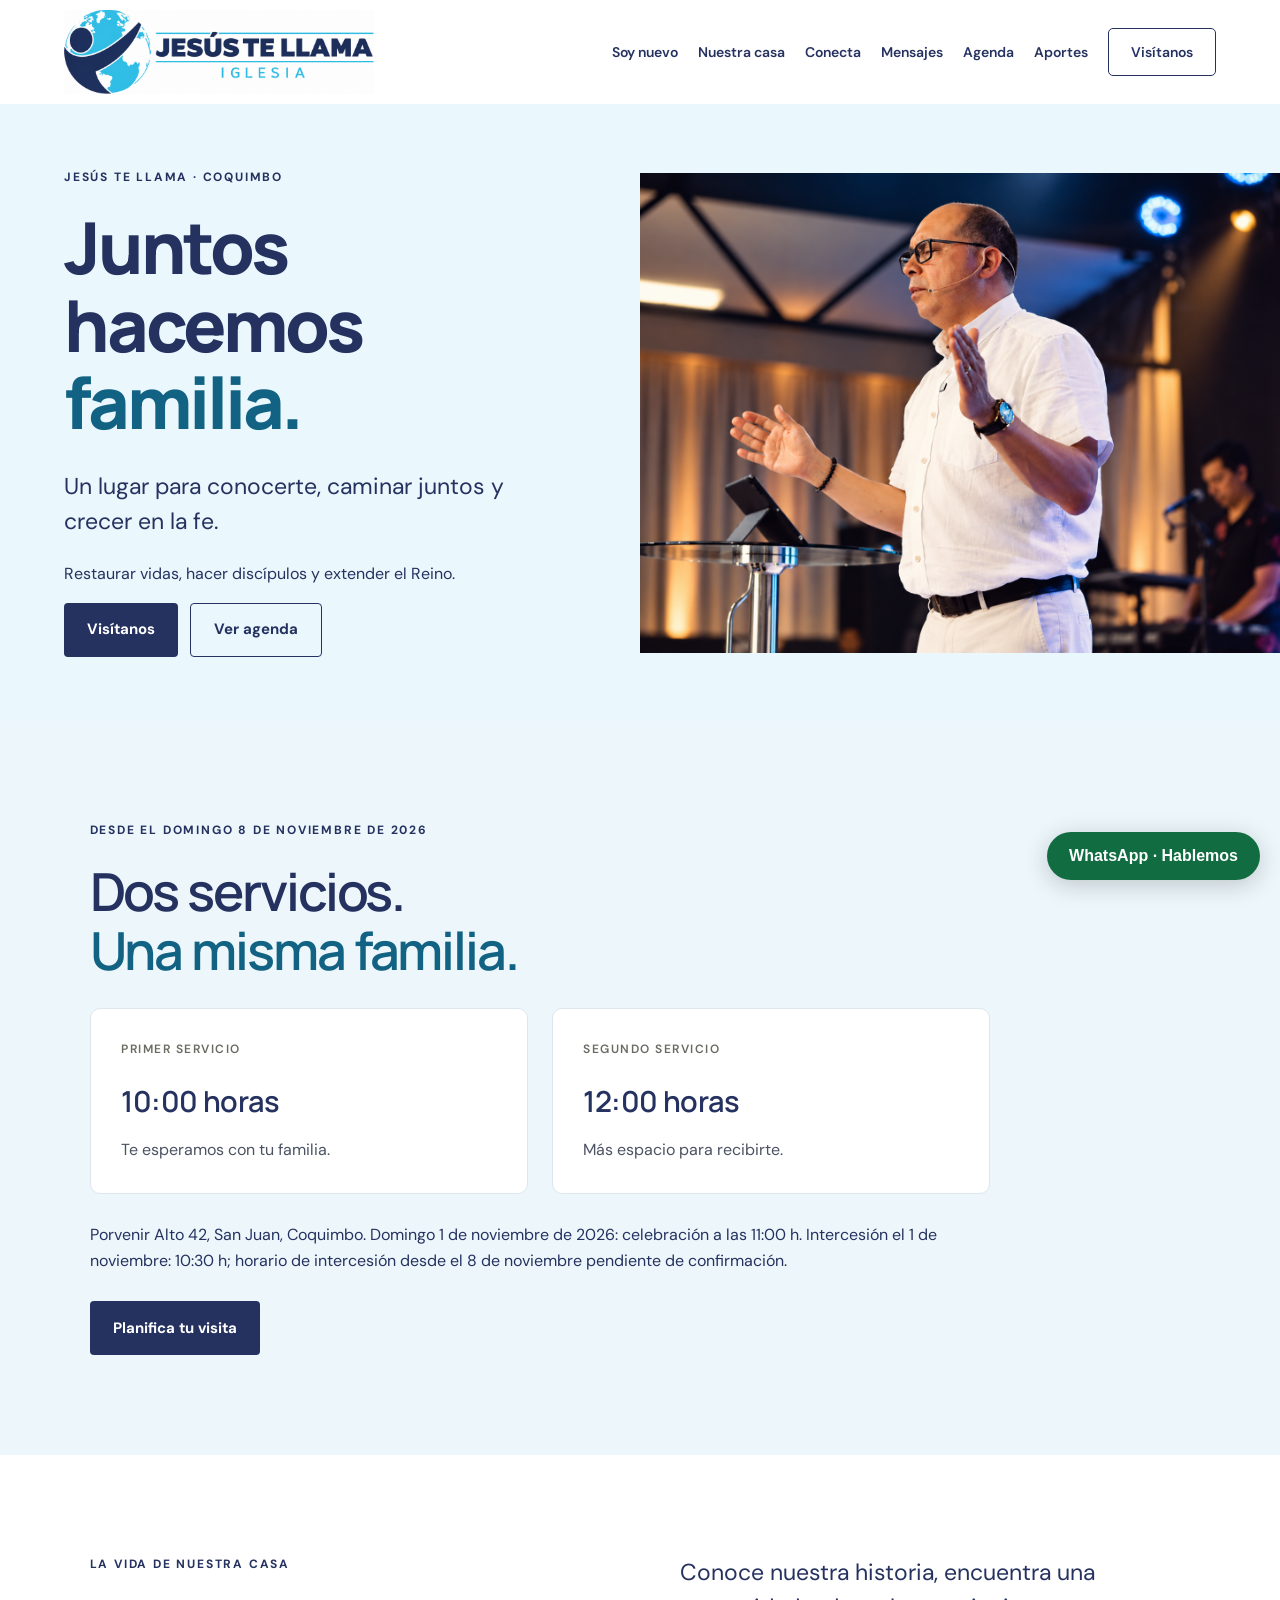
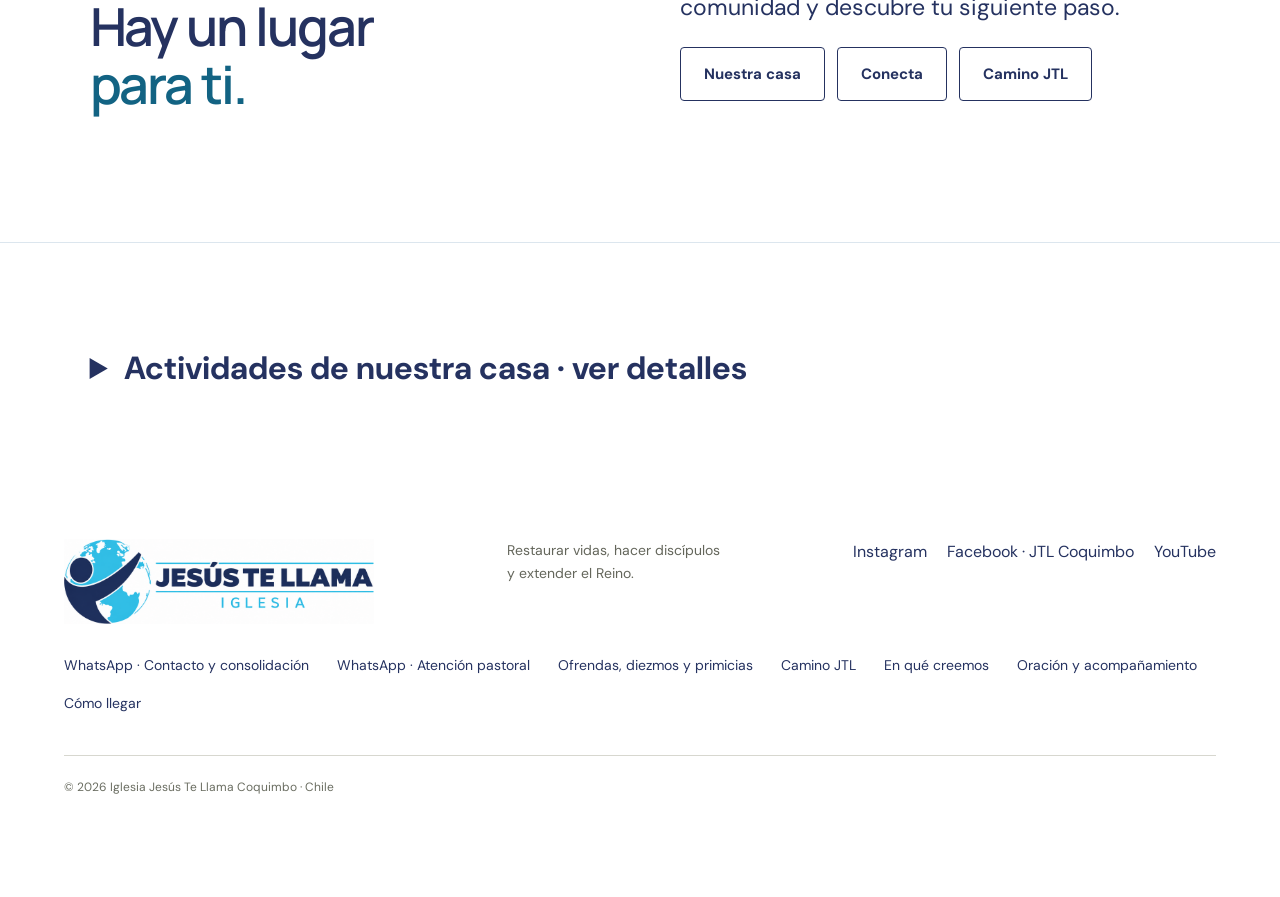
==== commit 1aebbb52: "Actualizar portada, horarios y agenda JTL" ====
--- a/index.html
+++ b/index.html
@@ -1,2 +1,13 @@
-<!doctype html><html lang="es"><head><meta charset="utf-8"><meta name="viewport" content="width=device-width,initial-scale=1"><title>Agenda de nuestra casa · JTL Coquimbo</title><meta name="description" content="Iglesia Jesús Te Llama Coquimbo. Restaurar vidas, hacer discípulos y extender el Reino. Domingos 11:00 h, Porvenir Alto 42."><meta name="theme-color" content="#253260"><link rel="icon" href="/logo.png"><link rel="stylesheet" href="/styles.css"></head><body><a class="skip" href="#contenido">Ir al contenido</a><header><a class="brand brand-horizontal" href="/" aria-label="Jesús Te Llama Iglesia, Coquimbo — inicio"><span class="logo-frame"><img src="/logo-horizontal.png" width="2048" height="683" alt="Jesús Te Llama Iglesia"></span></a><button class="menu" aria-expanded="false" aria-controls="nav">Menú ☰</button><nav id="nav" aria-label="Navegación principal"><a href="/soy-nuevo/">Soy nuevo</a><a href="/nuestra-casa/">Nuestra casa</a><a href="/conecta/">Conecta</a><a href="/mensajes/">Mensajes</a><a href="/agenda/" aria-current="page">Agenda</a><a href="/aportes/">Aportes</a><a class="nav-cta" href="/soy-nuevo/#visitanos">Visítanos</a></nav></header><main id="contenido"><section class="page-intro"><p class="eyebrow">ENCUENTROS QUE NOS CONECTAN</p><h1>La vida de<br><em>nuestra casa.</em></h1><p class="lead">Conoce nuestros encuentros y las próximas actividades de JTL Coquimbo.</p></section><section class="section event groups" id="domingo-uncion" data-highlight-until="2026-10-12T00:00:00-03:00"><div class="seminar-poster"><img src="/domingo-uncion-11-octubre-2026.jpeg" width="1122" height="1402" alt="Domingo de unción con aceite. 11 de octubre de 2026, 11:00 h. Porvenir Alto 42, Coquimbo. Eres bienvenido." loading="lazy" decoding="async"></div><div><p class="eyebrow">DOMINGO 11 DE OCTUBRE · 2026</p><h2>Domingo de<br><em>unción con aceite.</em></h2><p><strong>11:00 h · Porvenir Alto 42, Coquimbo</strong></p><p>Un encuentro para orar juntos y recibir la Palabra. Ven con fe y esperanza. Eres bienvenido.</p><p>Te esperamos con tu familia. Si es tu primera visita, nuestro equipo de bienvenida podrá orientarte al llegar.</p><div class="actions"><a class="button dark" href="https://wa.me/56989343928?text=Hola%2C%20quisiera%20informaci%C3%B3n%20sobre%20el%20domingo%20de%20unci%C3%B3n%20con%20aceite%20del%2011%20de%20octubre%20a%20las%2011%3A00%20h%20en%20JTL%20Coquimbo." target="_blank" rel="noopener noreferrer">Consultar por WhatsApp</a><a class="button outline" href="https://www.google.com/maps/search/?api=1&amp;query=Porvenir%20Alto%2042%2C%20Coquimbo%2C%20Chile" target="_blank" rel="noopener noreferrer">Cómo llegar</a></div></div></section><section class="section school-agenda" id="escuela-avanzada"><article class="school-banner" data-highlight-until="2026-10-08T00:00:00-03:00"><div class="school-banner-top"><span>FORMACIÓN PARA LÍDERES</span><span class="online-badge">ONLINE</span></div><p class="school-start">INICIO</p><h2>ESCUELA<br><em>AVANZADA</em></h2><div class="school-date"><strong>07</strong><div><span>MIÉRCOLES</span><b>OCTUBRE 2026</b><span>20:30 h · ONLINE</span></div></div><p>Sigamos creciendo para cuidar, acompañar y discipular personas.</p><a class="button light" href="https://wa.me/56989343928?text=Hola%2C%20quisiera%20m%C3%A1s%20informaci%C3%B3n%20sobre%20el%20inicio%20de%20Escuela%20Avanzada%20el%20mi%C3%A9rcoles%207%20de%20octubre%20a%20las%2020%3A30%20h%2C%20online." target="_blank" rel="noopener noreferrer">Más información</a></article></section><section class="section"><p class="eyebrow orange">NUESTROS ENCUENTROS</p><div class="group-grid"><article class="group-card"><span class="card-number">CADA DOMINGO</span><h3 class="meeting-title"><span>Celebración</span><span class="meeting-time">11:00 h</span></h3><p>Nos reunimos en Porvenir Alto 42, San Juan, Coquimbo. Intercesión desde las 10:30 h.</p></article><article class="group-card"><span class="card-number">CADA QUINCE DÍAS</span><h3>Grupos GDC</h3><p>Encuentros para compartir la Biblia y cuidarnos. Consulta el día, sector y horario de tu grupo.</p></article><article class="group-card"><span class="card-number">FORMACIÓN</span><h3>Escuela de Fe</h3><p>Formación bíblica en 3 módulos de 8 clases cada uno: 24 clases en total. Solicita información al equipo para conocer la próxima apertura e integrarte.</p></article></div></section><section class="section family"><div><p class="eyebrow orange">OCTUBRE</p><h2>Mes de<br><em>la oración.</em></h2></div><div class="family-copy"><p class="lead">Volvamos a cultivar el encuentro diario con Dios.</p><p>Dedica un momento para leer la Biblia, hablar con el Padre y orar por tu familia, tu GDC y nuestra ciudad. Comparte una petición con alguien de confianza y acompañen juntos ese proceso.</p><p>“Señor, enséñanos a orar.” — Lucas 11:1.</p><a class="button dark" href="/conecta/#acompanamiento">Quiero recibir oración</a></div></section></main><footer><a class="brand brand-horizontal" href="/" aria-label="Jesús Te Llama Iglesia, Coquimbo — inicio"><span class="logo-frame"><img src="/logo-horizontal.png" width="2048" height="683" alt="Jesús Te Llama Iglesia"></span></a><p>Restaurar vidas, hacer discípulos<br>y extender el Reino.</p><div class="social-links" aria-label="Redes oficiales"><a href="https://www.instagram.com/jtl_coquimbo/" target="_blank" rel="noopener noreferrer">Instagram</a><a href="https://www.facebook.com/jtl.coquimbo/" target="_blank" rel="noopener noreferrer">Facebook · JTL Coquimbo</a><a href="https://www.youtube.com/@jtl.coquimbo" target="_blank" rel="noopener noreferrer">YouTube</a></div><div class="footer-links"><a href="https://wa.me/56989343928" target="_blank" rel="noopener noreferrer">WhatsApp · Contacto y consolidación</a><a href="https://wa.me/56974996033" target="_blank" rel="noopener noreferrer">WhatsApp · Atención pastoral</a><a href="/aportes/">Ofrendas, diezmos y primicias</a><a href="/camino-jtl/">Camino JTL</a><a href="/nuestra-casa/#creemos">En qué creemos</a><a href="/conecta/#acompanamiento">Oración y acompañamiento</a><a href="/soy-nuevo/#visitanos">Cómo llegar</a></div><span class="copyright">© 2026 Iglesia Jesús Te Llama Coquimbo · Chile</span></footer><script src="/main.js"></script><button class="jtl-wa-launch" id="jtl-wa-open" type="button" aria-haspopup="dialog">WhatsApp · Hablemos</button>
+<!doctype html><html lang="es"><head><meta charset="utf-8"><meta name="viewport" content="width=device-width,initial-scale=1"><title>Jesús Te Llama Coquimbo · Juntos hacemos familia</title><meta name="description" content="JTL Coquimbo · Porvenir Alto 42. Domingo 1 de noviembre de 2026: 11:00 h. Desde el 8 de noviembre de 2026: servicios a las 10:00 y 12:00 h. Juntos hacemos familia."><meta name="theme-color" content="#253260"><link rel="icon" href="/logo.png"><link rel="stylesheet" href="/styles.css"></head><body><a class="skip" href="#contenido">Ir al contenido</a><header><a class="brand brand-horizontal" href="/" aria-label="Jesús Te Llama Iglesia, Coquimbo — inicio"><span class="logo-frame"><img src="/logo-horizontal.png" width="2048" height="683" alt="Jesús Te Llama Iglesia"></span></a><button class="menu" aria-expanded="false" aria-controls="nav">Menú ☰</button><nav id="nav" aria-label="Navegación principal"><a href="/soy-nuevo/">Soy nuevo</a><a href="/nuestra-casa/">Nuestra casa</a><a href="/conecta/">Conecta</a><a href="/mensajes/">Mensajes</a><a href="/agenda/">Agenda</a><a href="/aportes/">Aportes</a><a class="nav-cta" href="/soy-nuevo/#visitanos">Visítanos</a></nav></header><main id="contenido">
+<section class="home-cover" aria-labelledby="bienvenida-titulo"><div class="home-cover-copy"><p class="eyebrow">JESÚS TE LLAMA · COQUIMBO</p><h1 id="bienvenida-titulo">Juntos hacemos <em>familia.</em></h1><p class="lead">Un lugar para conocerte, caminar juntos y crecer en la fe.</p><p>Restaurar vidas, hacer discípulos y extender el Reino.</p><div class="actions"><a class="button dark" href="/soy-nuevo/#visitanos">Visítanos</a><a class="button outline" href="/agenda/">Ver agenda</a></div></div><img src="/portada%20pastor.png.png" width="1448" height="1086" alt="Pastor compartiendo la Palabra en JTL Coquimbo" fetchpriority="high" decoding="async"></section>
+<section class="section home-services" aria-labelledby="servicios-titulo"><p class="eyebrow">DESDE EL DOMINGO 8 DE NOVIEMBRE DE 2026</p><h2 id="servicios-titulo">Dos servicios.<br><em>Una misma familia.</em></h2><div class="group-grid"><article class="group-card"><span class="card-number">PRIMER SERVICIO</span><h3>10:00 horas</h3><p>Te esperamos con tu familia.</p></article><article class="group-card"><span class="card-number">SEGUNDO SERVICIO</span><h3>12:00 horas</h3><p>Más espacio para recibirte.</p></article></div><p class="service-note">Porvenir Alto 42, San Juan, Coquimbo. Domingo 1 de noviembre de 2026: celebración a las 11:00 h. Intercesión el 1 de noviembre: 10:30 h; horario de intercesión desde el 8 de noviembre pendiente de confirmación.</p><a class="button dark" href="/soy-nuevo/#visitanos">Planifica tu visita</a></section>
+<section class="section family"><div><p class="eyebrow">LA VIDA DE NUESTRA CASA</p><h2>Hay un lugar<br><em>para ti.</em></h2></div><div><p class="lead">Conoce nuestra historia, encuentra una comunidad y descubre tu siguiente paso.</p><div class="actions"><a class="button outline" href="/nuestra-casa/">Nuestra casa</a><a class="button outline" href="/conecta/">Conecta</a><a class="button outline" href="/camino-jtl/">Camino JTL</a></div></div></section>
+<section class="section home-agenda"><details><summary>Actividades de nuestra casa · ver detalles</summary><section class="section" id="segundo-servicio" aria-labelledby="segundo-servicio-titulo">
+<img src="/agenda/segundo-servicio-8-noviembre-2026.jpeg" width="1536" height="640" alt="Inauguramos nuestro segundo servicio. Domingo 8 de noviembre de 2026, reuniones a las 10:00 y 12:00 h. JTL Coquimbo. Juntos hacemos familia." loading="lazy" decoding="async" style="display:block;width:100%;height:auto;border-radius:16px;margin-bottom:32px">
+<p class="eyebrow">DOMINGO 8 DE NOVIEMBRE · 2026</p>
+<h2 id="segundo-servicio-titulo">Inauguramos nuestro<br><em>segundo servicio.</em></h2>
+<p class="lead">Más espacio para recibirte. Desde el domingo 8 de noviembre tendremos dos servicios para reunirnos como familia.</p>
+<div class="group-grid"><article class="group-card"><span class="card-number">PRIMER SERVICIO</span><h3>10:00 h</h3><p>Ven con tu familia y comparte este nuevo comienzo.</p></article><article class="group-card"><span class="card-number">SEGUNDO SERVICIO</span><h3>12:00 h</h3><p>Un nuevo horario para encontrarnos y crecer juntos.</p></article><article class="group-card"><span class="card-number">TE ESPERAMOS</span><h3>Porvenir Alto 42</h3><p>Coquimbo, Chile. Juntos hacemos familia.</p></article></div>
+<div class="actions" style="margin-top:28px"><a class="button dark" href="https://www.google.com/maps/search/?api=1&amp;query=Porvenir%20Alto%2042%2C%20Coquimbo%2C%20Chile" target="_blank" rel="noopener noreferrer">Cómo llegar</a><a class="button outline" href="https://wa.me/56989343928?text=Hola%2C%20quisiera%20informacion%20sobre%20los%20dos%20servicios%20del%208%20de%20noviembre%20en%20JTL%20Coquimbo." target="_blank" rel="noopener noreferrer">Consultar por WhatsApp</a></div>
+</section><section class="section" id="escuela-avanzada"><div class="group-grid"><article class="group-card"><span class="card-number">FORMACIÓN ONLINE</span><h3>Escuela Avanzada</h3><p>Ya comenzamos el módulo «Pastoreando Personas». Sigamos creciendo para cuidar, acompañar y discipular personas.</p><a class="button outline" href="https://wa.me/56989343928?text=Hola%2C%20quisiera%20informacion%20sobre%20Escuela%20Avanzada." target="_blank" rel="noopener noreferrer">Más información</a></article></div></section><section class="section"><p class="eyebrow orange">NUESTROS ENCUENTROS</p><div class="group-grid"><article class="group-card"><span class="card-number">CADA DOMINGO</span><h3 class="meeting-title"><span>Celebración</span><span class="meeting-time">10:00 y 12:00 h</span></h3><p>Desde el domingo 8 de noviembre de 2026, dos servicios: 10:00 y 12:00 h. Domingo 1 de noviembre de 2026: 11:00 h. Porvenir Alto 42, San Juan, Coquimbo. Intercesión el 1 de noviembre: 10:30 h; horario desde el 8 de noviembre pendiente de confirmación.</p></article><article class="group-card"><span class="card-number">EN COMUNIDAD</span><h3>Grupos GDC</h3><p>Encuentros para compartir la Biblia y cuidarnos. Consulta el día, sector y horario de tu grupo.</p></article><article class="group-card"><span class="card-number">FORMACIÓN</span><h3>Escuela de Fe</h3><p>Formación bíblica en 3 módulos de 8 clases cada uno: 24 clases en total. Solicita información al equipo para conocer la próxima apertura e integrarte.</p></article></div></section><section class="section family"><div><p class="eyebrow">LUNES Y VIERNES · 05:00 H</p><h2>Oración de<br><em>Victoria.</em></h2></div><div class="family-copy"><p class="lead">Nos encontramos para buscar a Dios juntos.</p><p>Te esperamos en el templo: Porvenir Alto 42, San Juan, Coquimbo.</p><p>En cada una de nuestras reuniones siempre tendrás un tiempo para orar y recibir oración.</p><a class="button dark" href="/conecta/#acompanamiento">Quiero recibir oración</a></div></section></details></section></main><footer><a class="brand brand-horizontal" href="/" aria-label="Jesús Te Llama Iglesia, Coquimbo — inicio"><span class="logo-frame"><img src="/logo-horizontal.png" width="2048" height="683" alt="Jesús Te Llama Iglesia"></span></a><p>Restaurar vidas, hacer discípulos<br>y extender el Reino.</p><div class="social-links" aria-label="Redes oficiales"><a href="https://www.instagram.com/jtl_coquimbo/" target="_blank" rel="noopener noreferrer">Instagram</a><a href="https://www.facebook.com/jtl.coquimbo/" target="_blank" rel="noopener noreferrer">Facebook · JTL Coquimbo</a><a href="https://www.youtube.com/@jtl.coquimbo" target="_blank" rel="noopener noreferrer">YouTube</a></div><div class="footer-links"><a href="https://wa.me/56989343928" target="_blank" rel="noopener noreferrer">WhatsApp · Contacto y consolidación</a><a href="https://wa.me/56974996033" target="_blank" rel="noopener noreferrer">WhatsApp · Atención pastoral</a><a href="/aportes/">Ofrendas, diezmos y primicias</a><a href="/camino-jtl/">Camino JTL</a><a href="/nuestra-casa/#creemos">En qué creemos</a><a href="/conecta/#acompanamiento">Oración y acompañamiento</a><a href="/soy-nuevo/#visitanos">Cómo llegar</a></div><span class="copyright">© 2026 Iglesia Jesús Te Llama Coquimbo · Chile</span></footer><script src="/main.js"></script><button class="jtl-wa-launch" id="jtl-wa-open" type="button" aria-haspopup="dialog">WhatsApp · Hablemos</button>
 <dialog class="jtl-wa-dialog" id="jtl-wa-dialog" aria-labelledby="jtl-wa-title"><button type="button" class="jtl-wa-close" id="jtl-wa-close" aria-label="Cerrar">×</button><h2 id="jtl-wa-title">Estamos para acompañarte</h2><p><strong>Contacto y consolidación</strong><br><a href="https://wa.me/56989343928" target="_blank" rel="noopener noreferrer">+56 9 8934 3928</a></p><div class="jtl-wa-options" id="jtl-wa-options"><a href="https://wa.me/56989343928?text=Hola%2C%20quiero%20visitar%20JTL%20Coquimbo." target="_blank" rel="noopener noreferrer">Quiero visitar la iglesia</a><a href="https://wa.me/56989343928?text=Hola%2C%20quisiera%20conocer%20los%20GDC%20de%20JTL%20Coquimbo." target="_blank" rel="noopener noreferrer">Quiero conocer un GDC</a><a href="https://wa.me/56989343928?text=Hola%2C%20quisiera%20pedir%20oraci%C3%B3n." target="_blank" rel="noopener noreferrer">Quiero pedir oración</a><a href="https://wa.me/56989343928?text=Hola%2C%20quisiera%20consultar%20por%20horarios%20y%20actividades%20de%20JTL%20Coquimbo." target="_blank" rel="noopener noreferrer">Horarios y actividades</a></div><div class="jtl-pastoral"><h3>Atención pastoral</h3><p>Si atraviesas una situación compleja y necesitas conversar en privado, escríbenos a este segundo contacto.</p><a class="jtl-pastoral-link" href="https://wa.me/56974996033?text=Hola%2C%20quisiera%20coordinar%20una%20conversaci%C3%B3n%20privada%20de%20atenci%C3%B3n%20pastoral." target="_blank" rel="noopener noreferrer">Atención pastoral · +56 9 7499 6033</a></div><small>Elige el contacto según lo que necesitas. No es necesario detallar una situación personal en el mensaje inicial.</small></dialog><script src="/contacto.js"></script></body></html>
--- a/styles.css
+++ b/styles.css
@@ -96,3 +96,194 @@
 .school-module{margin:26px 0;padding:clamp(20px,3vw,30px);background:#edf7fb;border-left:4px solid #3fc5e9;border-radius:0 10px 10px 0}
 .school-module h3{font-size:clamp(22px,2.5vw,28px);line-height:1.3;letter-spacing:-.5px;margin:0 0 18px}
 .school-module ol{padding-left:24px;margin:18px 0}.school-module li{padding-left:4px;margin:10px 0}.school-module p:last-child{margin-bottom:0}
+
+/* Etapa 1: portada y agenda adaptables, identidad azul y celeste. */
+img{max-width:100%}
+.home-cover{display:grid;grid-template-columns:minmax(0,1fr) minmax(0,1fr);background:#eaf7fc;align-items:stretch}
+.home-cover-copy{padding:clamp(28px,5vw,80px);align-self:center;min-width:0}
+.home-cover h1{font-size:clamp(42px,5.6vw,84px);line-height:1.08;letter-spacing:-.045em;overflow-wrap:anywhere}
+.home-cover h1 em{color:#126383}.home-cover>img{display:block;width:100%;height:100%;min-height:420px;object-fit:cover}
+.home-services{background:#edf7fb}.home-services .group-grid{max-width:900px}.service-note{max-width:850px;margin:28px 0}
+.section img{display:block;height:auto}.jtl-wa-dialog{max-height:85vh;max-height:85dvh}
+@media(max-width:1100px){header nav{max-height:calc(100vh - 100px);max-height:calc(100dvh - 100px);overflow-y:auto;overscroll-behavior:contain}}
+@media(max-width:720px){
+ header{gap:10px;padding-inline:16px}header .brand-horizontal{flex:0 1 250px;width:auto;max-width:calc(100% - 90px)}
+ header .menu{min-height:44px;min-width:76px;justify-content:center}
+ .home-cover{grid-template-columns:minmax(0,1fr)}.home-cover-copy{padding:36px 20px}
+ .home-cover h1{font-size:clamp(40px,11vw,64px)}.home-cover .lead{font-size:20px}
+ .home-cover>img{min-height:0;height:auto;aspect-ratio:3/2;object-fit:cover}
+ .page-intro h1{font-size:clamp(34px,9vw,48px);line-height:1.12}
+ .section,.page-intro,.visit{padding-inline:20px}.section{padding-block:44px}
+ h1,h2,h3{overflow-wrap:anywhere}.lead{font-size:20px}
+ .event,.event:has(.seminar-poster){grid-template-columns:minmax(0,1fr);gap:24px}
+ .school-date{flex-wrap:wrap}.school-date>div{overflow-wrap:anywhere}
+ .meeting-title>span{white-space:normal}.actions{align-items:stretch}.actions .button{justify-content:center;flex:1 1 180px;text-align:center}
+ .carousel-ready .upcoming-grid,.carousel-ready .upcoming-grid>article{min-height:0}
+ .jtl-wa-launch{max-width:calc(100% - 32px);right:16px;font-size:14px}
+ .jtl-wa-dialog{width:calc(100% - 32px);padding:20px;max-width:390px}
+ footer{padding-bottom:calc(100px + env(safe-area-inset-bottom,0px))}
+}
+.home-agenda>details>summary{cursor:pointer;font-size:clamp(22px,4vw,32px);font-weight:700;color:#253260;min-height:44px}.home-agenda>details>.section{padding-inline:0}.home-agenda{border-top:1px solid #dce6ee}
+
+/* Fotografía de portada: proporción original y texto en un panel separado. */
+.home-cover{align-items:center}
+.home-cover>img{width:100%;height:auto;min-height:0;aspect-ratio:4/3;object-fit:contain;align-self:center}
+@media(max-width:720px){.home-cover>img{width:100%;height:auto;min-height:0;aspect-ratio:4/3;object-fit:contain}}
+/* Portada móvil compacta. El área inferior reserva espacio para contacto. */
+@media(max-width:720px){
+ body:has(.home-cover){height:calc(100vh - 64px - env(safe-area-inset-bottom,0px));height:calc(100dvh - 64px - env(safe-area-inset-bottom,0px));overflow-y:auto;overscroll-behavior-y:contain;scroll-padding-top:80px}
+ html:has(.home-cover){height:100%;overflow:hidden}
+ body:has(.home-cover)::after{content:"";position:fixed;left:0;right:0;bottom:0;height:calc(64px + env(safe-area-inset-bottom,0px));background:#fff;border-top:1px solid #d4e5ee;z-index:999;pointer-events:none}
+ body:has(.home-cover) header{min-height:72px;height:auto;padding:8px 16px;gap:12px}
+ body:has(.home-cover) header .brand-horizontal{flex:0 1 210px;width:210px;max-width:calc(100% - 88px)}
+ .home-cover-copy{padding:18px 20px 20px;color:#253260}
+ .home-cover-copy .eyebrow{font-size:11px;line-height:1.4;letter-spacing:1.2px;margin-bottom:8px;color:#253260}
+ .home-cover h1{font-size:clamp(36px,10vw,46px);line-height:1.06;letter-spacing:-.04em;margin-bottom:10px;color:#253260}
+ .home-cover h1 em{color:#126383}
+ .home-cover .lead{font-size:17px;line-height:1.4;margin-bottom:8px;color:#253260}
+ .home-cover-copy>p:not(.eyebrow):not(.lead){font-size:14px;line-height:1.4;margin-bottom:14px;color:#344363}
+ .home-cover .actions{gap:10px;flex-wrap:wrap}
+ .home-cover .actions .button{flex:1 1 120px;min-width:0;min-height:46px;padding:10px 12px;font-size:14px;line-height:1.4;text-align:center;justify-content:center}
+ .home-cover>img{width:100%;height:auto;min-height:0;aspect-ratio:4/3;object-fit:contain}
+ body:has(.home-cover) .jtl-wa-launch{position:fixed;right:12px;bottom:calc(10px + env(safe-area-inset-bottom,0px));min-height:44px;max-width:calc(100% - 24px);padding:10px 14px;border-radius:22px;font-size:12px;line-height:24px;box-shadow:0 2px 8px #10244b18;z-index:1000}
+}
+/* Agenda móvil: estilos limitados a esta página, sin alterar escritorio. */
+@media(max-width:720px){
+ .agenda-page header{min-height:72px;height:auto;padding:8px 16px;gap:12px}
+ .agenda-page header .brand-horizontal{flex:0 1 210px;width:210px;max-width:calc(100% - 88px)}
+ .agenda-page .page-intro{padding:20px 20px 16px;background:#eaf7fc}
+ .agenda-page .page-intro .eyebrow{margin-bottom:8px;letter-spacing:1px;font-size:11px;color:#253260}
+ .agenda-page .page-intro h1{font-size:clamp(32px,8.5vw,40px);line-height:1.08;margin:8px 0 12px;color:#253260}
+ .agenda-page .page-intro .lead{font-size:16px;line-height:1.45;color:#253260;margin:0}
+ .agenda-page main>.section{padding:28px 20px}
+ .agenda-page main>#segundo-servicio{padding-top:20px;border-top:3px solid #3fc5e9;background:#f2f9fc}
+ .agenda-page main .eyebrow,.agenda-page .card-number{color:#253260;font-size:11px;letter-spacing:.8px;margin-bottom:10px}
+ .agenda-page main h2{font-size:clamp(28px,7.5vw,36px);line-height:1.15;margin-bottom:14px;color:#253260}
+ .agenda-page main h2 em,.agenda-page .meeting-time{color:#253260}
+ .agenda-page main .lead{font-size:17px;line-height:1.5;margin-bottom:18px;color:#253260}
+ .agenda-page .group-grid{gap:12px}
+ .agenda-page .group-card{padding:18px;border-color:#bfd4e2;border-radius:10px;color:#253260}
+ .agenda-page .group-card h3{font-size:24px;line-height:1.2;margin:10px 0 12px;color:#253260}
+ .agenda-page .group-card p{font-size:15px;line-height:1.5;margin-bottom:12px;color:#253260}
+ .agenda-page #segundo-servicio .group-grid{grid-template-columns:repeat(2,minmax(0,1fr))}
+ .agenda-page #segundo-servicio .group-card:last-child{grid-column:1/-1}
+ .agenda-page #segundo-servicio .group-card h3{font-size:clamp(22px,6vw,28px)}
+ .agenda-page main img{display:block;max-width:100%;height:auto;max-height:none;object-fit:contain}
+ .agenda-page main>.section>img{width:100%;margin-bottom:16px!important;border-radius:10px!important}
+ .agenda-page main .actions{gap:10px;margin-top:18px!important}
+ .agenda-page main .button{min-height:46px;padding:11px 14px;font-size:14px;line-height:1.4;justify-content:center;text-align:center}
+ .agenda-page .school-banner{padding:22px 18px}.agenda-page .school-banner .eyebrow,.agenda-page .school-banner h2{color:#fff}
+ .agenda-page .school-banner h2 em{color:#80dcf4}.agenda-page .school-start{margin-top:20px}
+ .agenda-page .jtl-wa-launch{position:static;display:block;width:calc(100% - 40px);max-width:360px;min-height:46px;margin:0 auto calc(20px + env(safe-area-inset-bottom,0px));padding:11px 16px;border-radius:10px;font-size:14px;line-height:1.5;box-shadow:none}
+ .agenda-page footer{padding-bottom:24px}
+}
+@media(max-width:350px){
+ .agenda-page #segundo-servicio .group-grid{grid-template-columns:minmax(0,1fr)}
+}
+/* Reorganización exclusiva de Agenda; contenido disponible sin JavaScript. */
+.agenda-page .agenda-category{padding:0;min-width:0}
+.agenda-page .agenda-category-heading{padding:40px clamp(20px,7vw,126px) 20px;border-top:1px solid #c8dce9;background:#eaf7fc;color:#253260}
+.agenda-page .agenda-category-heading h2{font-size:clamp(28px,3.2vw,44px);margin:0 0 12px;line-height:1.15;color:#253260}
+.agenda-page .agenda-category-heading .eyebrow{margin-bottom:8px;color:#253260}
+.agenda-page .agenda-category-heading p:last-child{margin-bottom:0}
+.agenda-page .agenda-category .section{padding-block:40px}
+.agenda-page #segundo-servicio{border-top:3px solid #3fc5e9;background:#f2f9fc}
+.agenda-page .agenda-category img{width:100%;height:auto;object-fit:contain}
+.agenda-page .agenda-history{background:#f5f8fb}
+.agenda-page .agenda-date-note{padding:16px 7%;color:#253260}
+.agenda-page .agenda-event-status{font-size:12px;font-weight:700;color:#253260;letter-spacing:1px;margin-bottom:16px}
+.agenda-page .school-module-current{padding:20px 0;border-block:1px solid #ffffff55}
+.agenda-page .school-module-current>span{font-size:12px;letter-spacing:1px;color:#80dcf4}
+.agenda-page .school-module-current h3{font-size:clamp(26px,4vw,40px);line-height:1.2;margin:12px 0;color:#fff}
+.agenda-page .school-module-current p{margin-bottom:0;color:#fff}
+@media(max-width:720px){
+ .agenda-page main>.agenda-category{padding:0}
+ .agenda-page .agenda-category-heading{padding:20px 20px 14px}
+ .agenda-page .agenda-category-heading h2{font-size:28px}
+ .agenda-page .agenda-category .section{padding:24px 20px}
+ .agenda-page .agenda-category .section>img{margin-bottom:16px!important;border-radius:10px!important}
+ .agenda-page .agenda-category #segundo-servicio{padding-top:20px}
+}
+/* Agenda simplificada: sin espacios reservados para anuncios finalizados. */
+.agenda-page .agenda-category[hidden],.agenda-page [data-visible-until][hidden]{display:none!important}
+.agenda-page #encuentros-habituales .meeting-time{white-space:normal;line-height:1.5;font-size:18px}
+/* Oración permanente: estilos exclusivos de los encuentros de Agenda. */
+/* Oración de Victoria utiliza el mismo diseño que las otras tarjetas habituales. */
+.agenda-page .prayer-victory .card-number,.agenda-page .prayer-victory h3,.agenda-page .prayer-victory p{color:#253260}
+.agenda-page .agenda-prayer-note{padding:0 clamp(20px,7vw,126px) 40px}
+.agenda-page .agenda-prayer-message{margin:0;padding:24px;border-left:4px solid #3fc5e9;border-radius:0 10px 10px 0;background:#eaf7fc;color:#253260;font-size:clamp(18px,2vw,23px);font-weight:600;line-height:1.5}
+@media(max-width:720px){.agenda-page .agenda-prayer-note{padding:0 20px 24px}.agenda-page .agenda-prayer-message{padding:18px;font-size:18px}}
+/* Sistema uniforme de reuniones habituales, exclusivo de Agenda. */
+.agenda-page #encuentros-habituales .group-grid{grid-template-columns:repeat(2,minmax(0,1fr));gap:24px;align-items:stretch}
+.agenda-page #encuentros-habituales .group-card{background:#fff;border:1px solid #c8d9e5;border-radius:10px;padding:26px;box-shadow:none;color:#253260;min-width:0}
+.agenda-page #encuentros-habituales .group-card .card-number{display:block;font-size:12px;font-weight:600;line-height:1.5;letter-spacing:.8px;color:#405372;margin:0 0 12px}
+.agenda-page #encuentros-habituales .group-card h3{font-size:26px;font-weight:600;line-height:1.25;letter-spacing:-.5px;color:#253260;margin:0 0 16px;text-transform:none}
+.agenda-page #encuentros-habituales .group-card p{font-size:16px;line-height:1.6;color:#405372;margin:0 0 12px}
+.agenda-page #encuentros-habituales .group-card p:last-child{margin-bottom:0}
+.agenda-page #encuentros-habituales .group-card .meeting-time{font-size:16px;font-weight:600;line-height:1.5;letter-spacing:0;color:#253260;white-space:normal}
+/* La formación permanente recibe un acabado sobrio; el estreno conserva su destacado. */
+.agenda-page #escuela-avanzada .school-banner{background:#fff;border:1px solid #c8d9e5;border-radius:10px;padding:26px;color:#253260;max-width:none;box-shadow:none}
+.agenda-page #escuela-avanzada .school-banner h2{font-size:28px;line-height:1.2;margin-bottom:18px;color:#253260}
+.agenda-page #escuela-avanzada .school-banner h2 em{color:#253260}
+.agenda-page #escuela-avanzada .school-start{font-size:12px;letter-spacing:.8px;color:#405372;margin:18px 0 10px}
+.agenda-page #escuela-avanzada .online-badge{background:#eaf7fc;color:#253260}
+.agenda-page #escuela-avanzada .school-module-current{border-color:#c8d9e5}
+.agenda-page #escuela-avanzada .school-module-current>span{color:#405372}
+.agenda-page #escuela-avanzada .school-module-current h3{font-size:26px;color:#253260}
+.agenda-page #escuela-avanzada .school-banner p{color:#405372;font-size:16px}
+.agenda-page #escuela-avanzada .button.light{background:#253260;color:#fff}
+.agenda-page .agenda-prayer-message{background:#f5f8fb;border:1px solid #c8d9e5;border-radius:10px;color:#253260;font-size:18px;font-weight:500}
+@media(max-width:720px){
+ .agenda-page #encuentros-habituales .group-grid{grid-template-columns:minmax(0,1fr);gap:14px}
+ .agenda-page #encuentros-habituales .group-card,.agenda-page #escuela-avanzada .school-banner{padding:20px}
+ .agenda-page #encuentros-habituales .group-card h3{font-size:24px;margin-bottom:14px}
+ .agenda-page #encuentros-habituales .group-card p{font-size:15px}
+}
+/* Las cinco reuniones comparten exactamente el mismo sistema de tarjeta. */
+.agenda-page #encuentros-habituales .group-card .habitual-schedule{color:#253260;line-height:1.6}
+.agenda-page #encuentros-habituales .group-card [hidden]{display:none!important}
+.agenda-page #encuentros-habituales .group-card .button{align-self:flex-start;margin-top:auto;background:transparent;color:#253260;border:1px solid #253260;min-height:44px}
+/* Acabado visual exclusivo de Agenda: retícula, contraste y pie organizado. */
+.agenda-page{color:#253260}
+.agenda-page main p{color:#374151}
+.agenda-page main h1,.agenda-page main h2,.agenda-page main h3{color:#253260}
+.agenda-page main .page-intro{padding-block:32px}
+.agenda-page main .page-intro h1{margin-block:12px 16px}
+.agenda-page .agenda-category-heading{padding-block:24px 16px}
+.agenda-page .agenda-category-heading h2{margin-bottom:0}
+.agenda-page .agenda-category .section{padding-block:28px}
+.agenda-page #encuentros-habituales .group-grid{gap:20px}
+.agenda-page #encuentros-habituales .group-card{padding:24px}
+.agenda-page #encuentros-habituales .group-card p,.agenda-page #encuentros-habituales .group-card .card-number{color:#374151}
+.agenda-page #encuentros-habituales .group-card h3{margin-bottom:12px}
+.agenda-page .agenda-prayer-tile{display:flex;align-items:center;min-width:0;padding:24px;background:#f5f8fb;border:1px solid #c8d9e5;border-radius:10px}
+.agenda-page .agenda-prayer-tile .agenda-prayer-message{padding:0;border:0;border-radius:0;background:transparent;font-size:clamp(18px,2vw,23px);line-height:1.6;color:#253260;margin:0}
+.agenda-page #agenda-proximas>.section>img{width:100%;height:auto;max-height:360px;object-fit:contain;margin-inline:auto;margin-bottom:20px!important}
+.agenda-page #agenda-proximas .group-grid{gap:16px}
+.agenda-page #agenda-proximas .group-card{padding:20px}
+.agenda-page #agenda-proximas .group-card p,.agenda-page #agenda-proximas .card-number{color:#374151}
+.agenda-page main .actions{margin-top:20px!important}
+.agenda-page .agenda-footer{display:grid;grid-template-columns:minmax(0,1.3fr) repeat(3,minmax(0,1fr));align-items:start;gap:28px;padding:32px clamp(20px,5vw,90px);border-top:1px solid #c8d9e5;background:#fff;color:#253260}
+.agenda-page .agenda-footer>div{min-width:0}
+.agenda-page .agenda-footer-identity .brand-horizontal{width:240px;max-width:100%;margin-bottom:16px}
+.agenda-page .agenda-footer-identity p{font-size:15px;line-height:1.6;color:#374151}
+.agenda-page .agenda-footer-group h2{font-size:17px;font-weight:700;line-height:1.4;letter-spacing:0;margin:0 0 12px;color:#253260}
+.agenda-page .agenda-footer-links,.agenda-page .agenda-footer .social-links{display:flex;flex-direction:column;gap:4px}
+.agenda-page .agenda-footer a:not(.brand){display:block;font-size:15px;line-height:1.5;color:#374151;padding-block:9px;overflow-wrap:anywhere}
+.agenda-page .agenda-footer a:not(.brand):hover{text-decoration:underline;text-underline-offset:4px;color:#253260}
+.agenda-page .agenda-footer .copyright{grid-column:1/-1;margin:0;padding-top:16px;color:#374151}
+.agenda-page .jtl-wa-launch{position:static;display:block;width:calc(100% - 40px);max-width:360px;min-height:46px;margin:0 auto calc(20px + env(safe-area-inset-bottom,0px));padding:11px 16px;border-radius:10px;font-size:14px;line-height:1.5;box-shadow:none}
+.agenda-page .group-card,.agenda-page .agenda-footer,.agenda-page .agenda-prayer-tile{overflow-wrap:anywhere}
+@media(max-width:1000px){.agenda-page .agenda-footer{grid-template-columns:repeat(2,minmax(0,1fr))}}
+@media(max-width:720px){
+ .agenda-page main .page-intro{padding-block:20px 16px}
+ .agenda-page .agenda-category-heading{padding-block:20px 14px}
+ .agenda-page .agenda-category .section{padding-block:22px}
+ .agenda-page #encuentros-habituales .group-grid{grid-template-columns:minmax(0,1fr);gap:14px}
+ .agenda-page #encuentros-habituales .group-card,.agenda-page .agenda-prayer-tile{padding:20px}
+ .agenda-page #agenda-proximas>.section>img{max-height:none}
+ .agenda-page .agenda-footer{grid-template-columns:minmax(0,1fr);gap:24px;padding:28px 20px}
+}
+/* Afiches y contacto: ajustes exclusivos de Agenda. */
+.agenda-page #agenda-proximas>.section>img{display:block;width:100%;max-width:800px;height:auto;max-height:none;object-fit:contain;margin-inline:auto}
+.agenda-page .agenda-footer-group .jtl-wa-launch{position:static;width:100%;max-width:280px;min-height:46px;margin:12px 0 0;padding:11px 14px;white-space:normal;overflow-wrap:anywhere;text-align:center}
